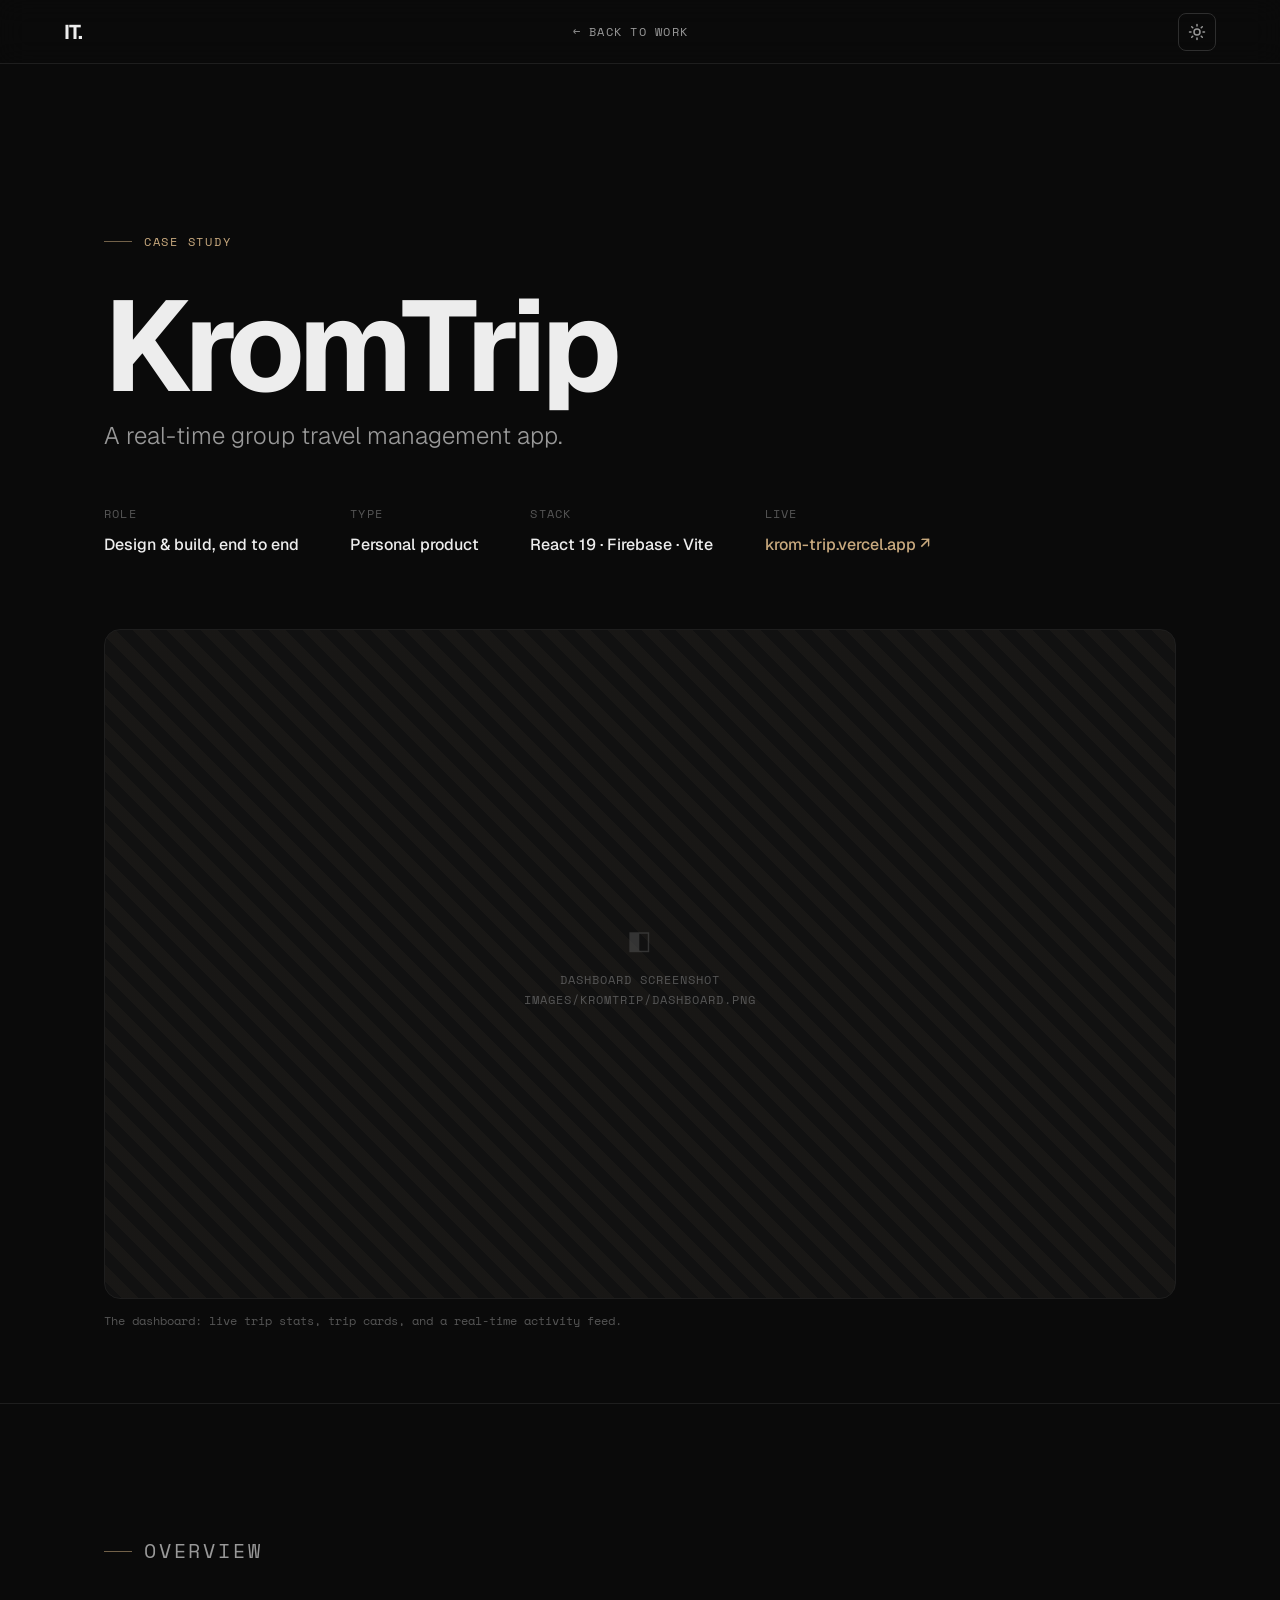
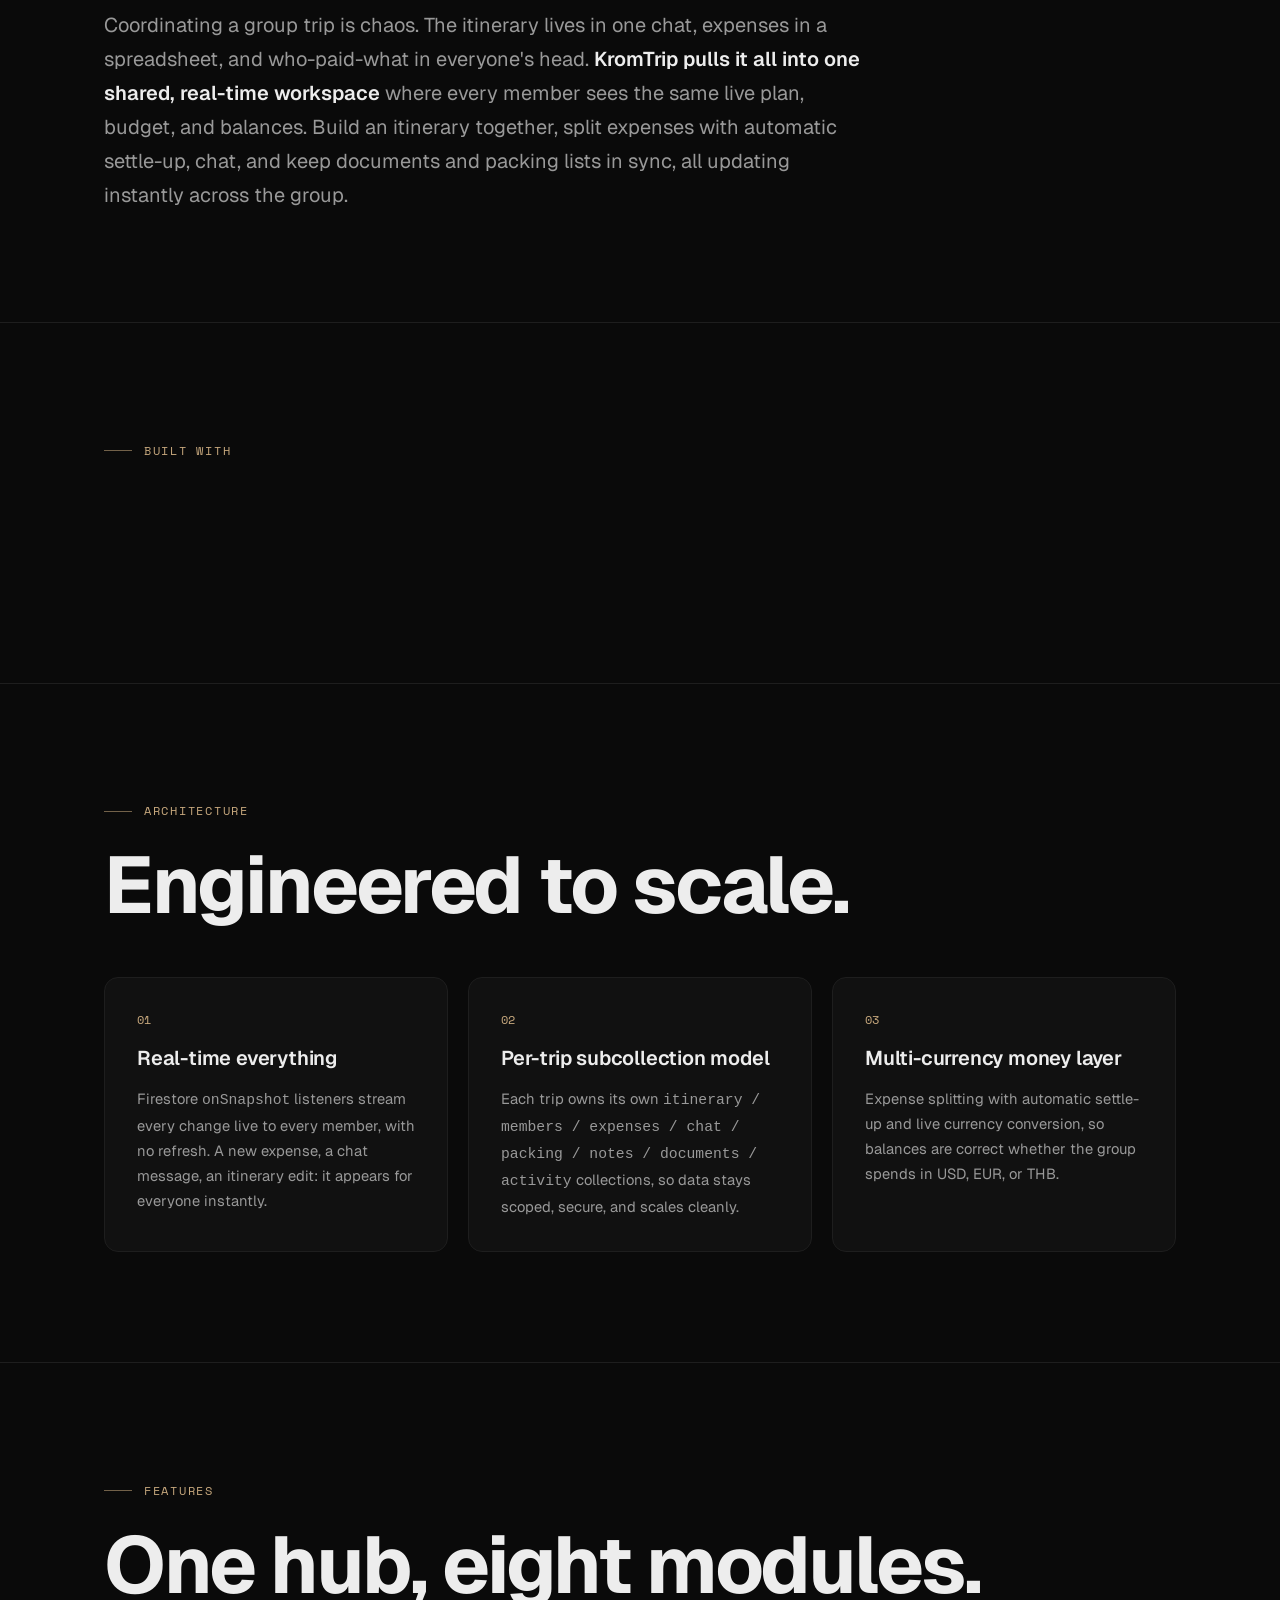
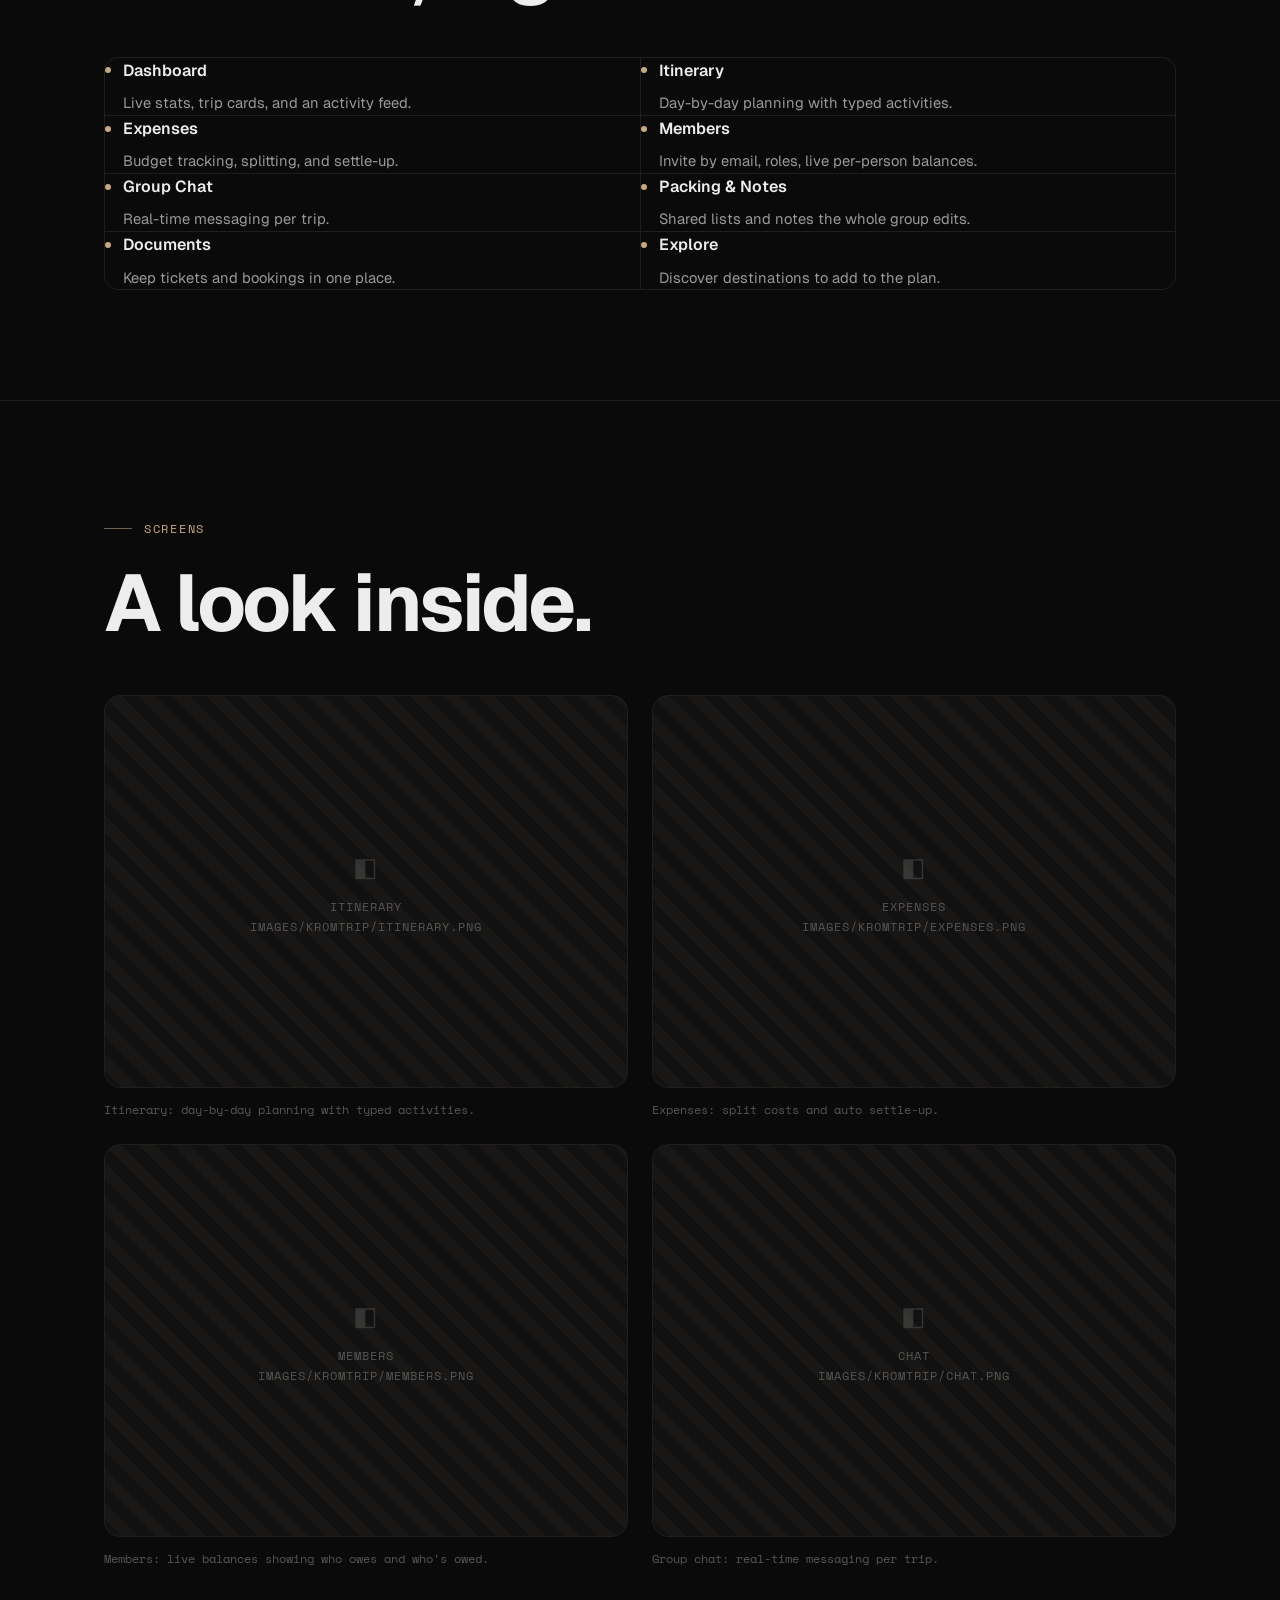
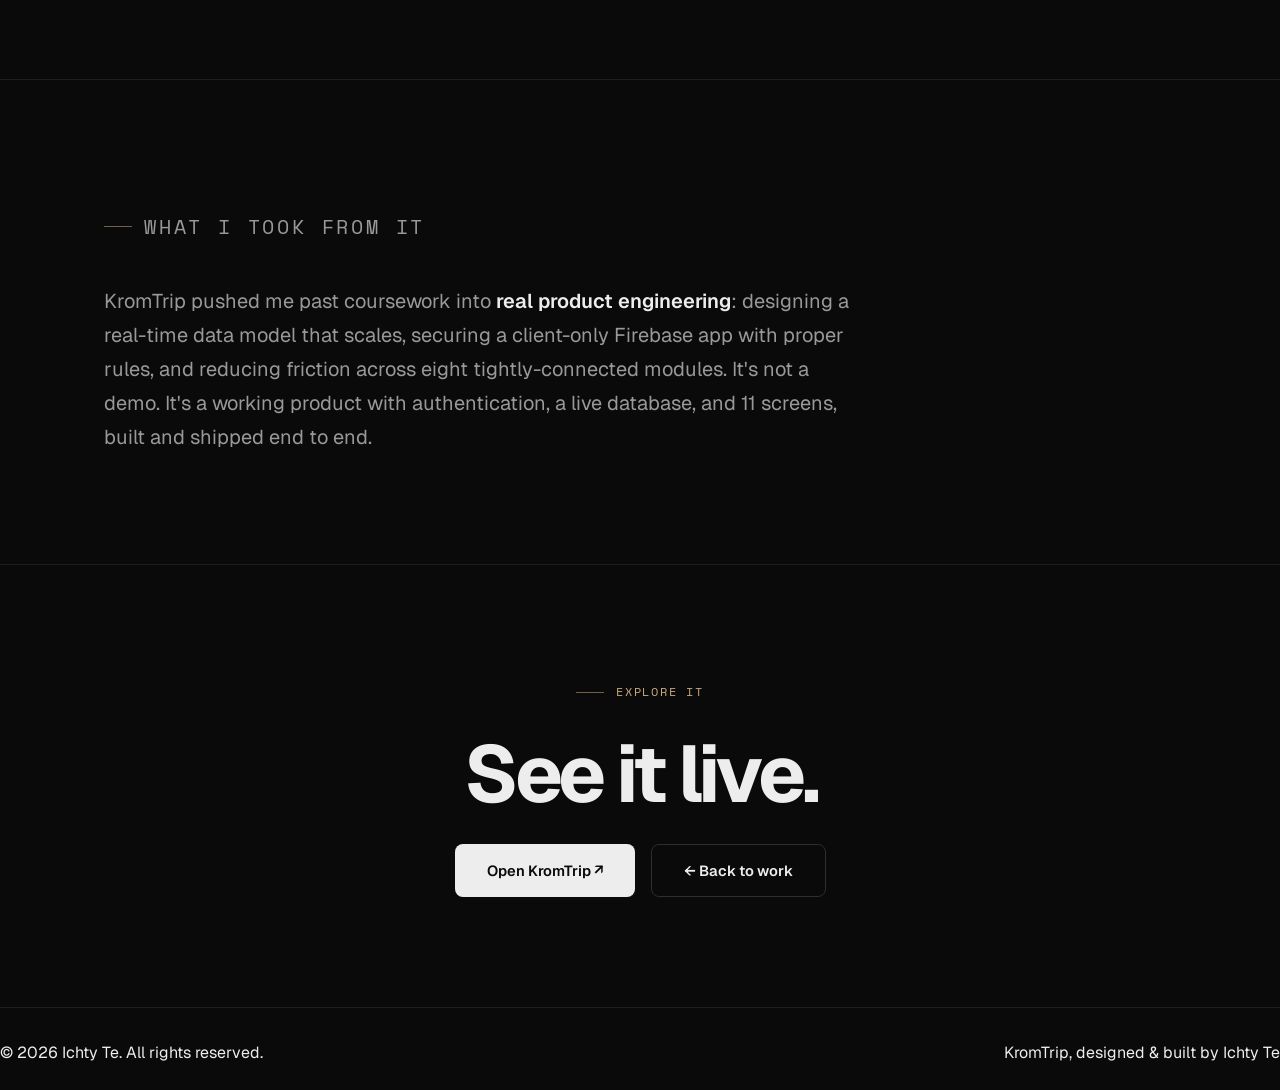
==== kromtrip.html @ 10649fdc "Enhance loader functionality with animated role cycling and progress bar; add KromTrip case study pa" ====
<!doctype html>
<html lang="en">
<head>
  <meta charset="utf-8" />
  <meta name="viewport" content="width=device-width, initial-scale=1" />
  <script>(function(){try{var t=localStorage.getItem('theme');if(t==='light'){document.documentElement.setAttribute('data-theme','light');}}catch(e){}})();</script>
  <title>KromTrip Case Study · Ichty Te</title>
  <meta name="description" content="KromTrip, a real-time group travel management app. A case study by Ichty Te: architecture, features, and design." />
  <meta name="theme-color" content="#0a0a0a" />
  <link rel="icon" href="data:image/svg+xml,%3Csvg xmlns='http://www.w3.org/2000/svg' viewBox='0 0 64 64'%3E%3Crect width='64' height='64' rx='14' fill='%230a0a0a'/%3E%3Ctext x='50%25' y='52%25' dominant-baseline='middle' text-anchor='middle' font-family='Inter,Arial,sans-serif' font-size='30' font-weight='700' fill='%23ededed'%3EIT%3C/text%3E%3Ccircle cx='48' cy='44' r='3' fill='%23c8a97e'/%3E%3C/svg%3E" />

  <link rel="preconnect" href="https://fonts.googleapis.com">
  <link rel="preconnect" href="https://fonts.gstatic.com" crossorigin>
  <link href="https://fonts.googleapis.com/css2?family=Geist:wght@300..800&family=JetBrains+Mono:wght@400;500&family=Space+Mono:wght@400;700&family=Inter:wght@300..600&display=swap" rel="stylesheet">

  <link rel="stylesheet" href="css/styles.css" />

  <style>
    /* ── Case-study page styles (reuses portfolio tokens) ── */
    .cs-page { padding-top: 64px; }

    /* Top bar */
    .cs-bar {
      position: fixed; top: 0; left: 0; width: 100%; z-index: 1000;
      display: flex; align-items: center; justify-content: space-between;
      height: 64px; padding: 0 var(--container-pad);
      background: rgba(10,10,10,0.6); backdrop-filter: blur(14px) saturate(160%);
      border-bottom: 1px solid var(--border);
    }
    html[data-theme="light"] .cs-bar { background: rgba(247,246,243,0.6); }
    .cs-back {
      display: inline-flex; align-items: center; gap: var(--s-2);
      font-family: var(--font-mono); font-size: var(--t-xs); text-transform: uppercase;
      letter-spacing: 0.1em; color: var(--text-2); text-decoration: none;
      transition: color var(--dur-fast);
    }
    .cs-back:hover { color: var(--accent); }

    /* Section rhythm */
    .cs-section { padding: clamp(56px, 9vw, 110px) 0; border-top: 1px solid var(--border); }
    .cs-section:first-of-type { border-top: none; }
    .cs-lead { max-width: 760px; }
    .cs-lead p { font-size: var(--t-lg); line-height: 1.7; color: var(--text-2); margin-top: var(--s-5); }
    .cs-lead p strong { color: var(--text-1); font-weight: 600; }

    /* Hero */
    .cs-hero { padding: clamp(80px, 14vw, 160px) 0 clamp(40px, 6vw, 72px); }
    .cs-title { font-size: clamp(3rem, 11vw, 8rem); font-weight: 700; letter-spacing: -0.05em; line-height: 0.92; margin: var(--s-4) 0 var(--s-3); }
    .cs-sub { font-size: var(--t-xl); color: var(--text-2); font-weight: 300; }
    .cs-meta { display: flex; flex-wrap: wrap; gap: clamp(24px, 4vw, 56px); margin-top: var(--s-12); }
    .cs-meta-item .k { font-family: var(--font-mono); font-size: var(--t-xs); text-transform: uppercase; letter-spacing: 0.1em; color: var(--text-3); margin-bottom: var(--s-2); }
    .cs-meta-item .v { font-size: var(--t-base); color: var(--text-1); font-weight: 500; }
    .cs-meta-item .v a { color: var(--accent); text-decoration: none; }
    .cs-meta-item .v a:hover { text-decoration: underline; }

    /* Screenshot frames (placeholders until images are dropped in) */
    .cs-fig { margin: 0; }
    .cs-shot {
      position: relative; aspect-ratio: 16 / 10; overflow: hidden;
      border: 1px solid var(--border); border-radius: 16px; background: var(--surface);
    }
    .cs-shot.tall { aspect-ratio: 4 / 3; }
    .cs-shot .ph {
      position: absolute; inset: 0; display: grid; place-content: center; gap: 10px;
      text-align: center; color: var(--text-3);
      font-family: var(--font-mono); font-size: var(--t-xs); letter-spacing: 0.08em; text-transform: uppercase;
      background: repeating-linear-gradient(45deg, transparent 0 12px, rgba(200,169,126,0.04) 12px 24px);
    }
    .cs-shot .ph span { font-size: 1.6rem; opacity: 0.5; }
    .cs-shot img { position: absolute; inset: 0; width: 100%; height: 100%; object-fit: cover; z-index: 1; }
    .cs-fig figcaption { margin-top: var(--s-3); font-family: var(--font-mono); font-size: var(--t-xs); color: var(--text-3); }
    .cs-hero-shot { margin-top: clamp(40px, 6vw, 72px); }

    /* Highlight cards */
    .cs-cards { display: grid; grid-template-columns: repeat(3, 1fr); gap: var(--s-5); margin-top: var(--s-12); }
    .cs-card { background: var(--surface); border: 1px solid var(--border); border-radius: 14px; padding: var(--s-8); transition: border-color var(--dur-med), transform var(--dur-med); }
    .cs-card:hover { border-color: var(--border-strong); transform: translateY(-3px); }
    .cs-card .n { font-family: var(--font-mono); font-size: var(--t-xs); color: var(--accent); }
    .cs-card h3 { font-size: var(--t-lg); font-weight: 600; margin: var(--s-3) 0 var(--s-3); letter-spacing: -0.01em; }
    .cs-card p { font-size: var(--t-sm); line-height: 1.7; color: var(--text-2); }

    /* Feature list */
    .cs-features { display: grid; grid-template-columns: repeat(2, 1fr); gap: 1px; background: var(--border); border: 1px solid var(--border); border-radius: 14px; overflow: hidden; margin-top: var(--s-12); }
    .cs-feat { background: var(--bg); padding: var(--s-6) var(--s-7); }
    .cs-feat h4 { font-size: var(--t-base); font-weight: 600; display: flex; align-items: center; gap: var(--s-3); }
    .cs-feat h4::before { content: ""; width: 6px; height: 6px; border-radius: 50%; background: var(--accent); }
    .cs-feat p { font-size: var(--t-sm); color: var(--text-2); line-height: 1.6; margin-top: var(--s-2); padding-left: 18px; }

    /* Gallery */
    .cs-gallery { display: grid; grid-template-columns: repeat(2, 1fr); gap: var(--s-6); margin-top: var(--s-12); }

    /* CTA */
    .cs-cta { text-align: center; }
    .cs-cta .cs-title { font-size: clamp(2.5rem, 7vw, 5rem); }
    .cs-ctas { display: flex; gap: var(--s-4); justify-content: center; flex-wrap: wrap; margin-top: var(--s-8); }

    /* Reveal */
    .cs-reveal { opacity: 0; transform: translateY(40px); filter: blur(5px); transition: opacity .8s var(--ease-out), transform .9s var(--ease-out), filter .8s var(--ease-out); }
    .cs-reveal.visible { opacity: 1; transform: none; filter: blur(0); }
    @media (prefers-reduced-motion: reduce) { .cs-reveal { opacity:1!important; transform:none!important; filter:none!important; } }

    @media (max-width: 820px) {
      .cs-cards { grid-template-columns: 1fr; }
      .cs-features { grid-template-columns: 1fr; }
      .cs-gallery { grid-template-columns: 1fr; }
    }
  </style>
</head>
<body class="cs-page">

  <header class="cs-bar">
    <a class="nav-logo" href="index.html">IT.</a>
    <a class="cs-back" href="index.html#projects">← Back to work</a>
    <button class="theme-toggle" id="theme-toggle" aria-label="Toggle color theme" title="Toggle theme">
      <svg class="icon-sun" viewBox="0 0 24 24" width="18" height="18" fill="none" stroke="currentColor" stroke-width="2" stroke-linecap="round" stroke-linejoin="round" aria-hidden="true"><circle cx="12" cy="12" r="4"/><path d="M12 2v2M12 20v2M4.93 4.93l1.41 1.41M17.66 17.66l1.41 1.41M2 12h2M20 12h2M6.34 17.66l-1.41 1.41M19.07 4.93l-1.41 1.41"/></svg>
      <svg class="icon-moon" viewBox="0 0 24 24" width="18" height="18" fill="none" stroke="currentColor" stroke-width="2" stroke-linecap="round" stroke-linejoin="round" aria-hidden="true"><path d="M21 12.79A9 9 0 1 1 11.21 3 7 7 0 0 0 21 12.79z"/></svg>
    </button>
  </header>

  <main>
    <!-- HERO -->
    <section class="cs-hero">
      <div class="container cs-reveal">
        <p class="label">Case Study</p>
        <h1 class="cs-title">KromTrip</h1>
        <p class="cs-sub">A real-time group travel management app.</p>

        <div class="cs-meta">
          <div class="cs-meta-item"><div class="k">Role</div><div class="v">Design &amp; build, end to end</div></div>
          <div class="cs-meta-item"><div class="k">Type</div><div class="v">Personal product</div></div>
          <div class="cs-meta-item"><div class="k">Stack</div><div class="v">React 19 · Firebase · Vite</div></div>
          <div class="cs-meta-item"><div class="k">Live</div><div class="v"><a href="https://krom-trip.vercel.app" target="_blank" rel="noopener noreferrer">krom-trip.vercel.app ↗</a></div></div>
        </div>
      </div>

      <div class="container cs-hero-shot cs-reveal">
        <figure class="cs-fig">
          <div class="cs-shot">
            <div class="ph"><span>◧</span>Dashboard screenshot<br>images/kromtrip/dashboard.png</div>
            <img src="images/kromtrip/dashboard.png" alt="KromTrip dashboard" loading="lazy" onerror="this.remove()">
          </div>
          <figcaption>The dashboard: live trip stats, trip cards, and a real-time activity feed.</figcaption>
        </figure>
      </div>
    </section>

    <!-- OVERVIEW -->
    <section class="cs-section">
      <div class="container">
        <div class="cs-lead cs-reveal">
          <p class="label">Overview</p>
          <p>
            Coordinating a group trip is chaos. The itinerary lives in one chat, expenses in a
            spreadsheet, and who-paid-what in everyone's head. <strong>KromTrip pulls it all into one
            shared, real-time workspace</strong> where every member sees the same live plan, budget,
            and balances. Build an itinerary together, split expenses with automatic settle-up, chat,
            and keep documents and packing lists in sync, all updating instantly across the group.
          </p>
        </div>
      </div>
    </section>

    <!-- STACK -->
    <section class="cs-section">
      <div class="container cs-reveal">
        <p class="label">Built with</p>
        <ul class="tag-list" role="list" style="margin-top: var(--s-6); max-width: 720px;">
          <li class="tag">React 19</li>
          <li class="tag">Vite</li>
          <li class="tag">Firebase Auth</li>
          <li class="tag">Cloud Firestore</li>
          <li class="tag">React Router</li>
          <li class="tag">Context API</li>
          <li class="tag">EmailJS</li>
          <li class="tag">JavaScript</li>
        </ul>
      </div>
    </section>

    <!-- ARCHITECTURE -->
    <section class="cs-section">
      <div class="container">
        <header class="cs-reveal">
          <p class="label">Architecture</p>
          <h2 class="section-title">Engineered to scale.</h2>
        </header>
        <div class="cs-cards">
          <article class="cs-card cs-reveal">
            <div class="n">01</div>
            <h3>Real-time everything</h3>
            <p>Firestore <code>onSnapshot</code> listeners stream every change live to every member, with no refresh. A new expense, a chat message, an itinerary edit: it appears for everyone instantly.</p>
          </article>
          <article class="cs-card cs-reveal">
            <div class="n">02</div>
            <h3>Per-trip subcollection model</h3>
            <p>Each trip owns its own <code>itinerary / members / expenses / chat / packing / notes / documents / activity</code> collections, so data stays scoped, secure, and scales cleanly.</p>
          </article>
          <article class="cs-card cs-reveal">
            <div class="n">03</div>
            <h3>Multi-currency money layer</h3>
            <p>Expense splitting with automatic settle-up and live currency conversion, so balances are correct whether the group spends in USD, EUR, or THB.</p>
          </article>
        </div>
      </div>
    </section>

    <!-- FEATURES -->
    <section class="cs-section">
      <div class="container">
        <header class="cs-reveal">
          <p class="label">Features</p>
          <h2 class="section-title">One hub, eight modules.</h2>
        </header>
        <div class="cs-features">
          <div class="cs-feat cs-reveal"><h4>Dashboard</h4><p>Live stats, trip cards, and an activity feed.</p></div>
          <div class="cs-feat cs-reveal"><h4>Itinerary</h4><p>Day-by-day planning with typed activities.</p></div>
          <div class="cs-feat cs-reveal"><h4>Expenses</h4><p>Budget tracking, splitting, and settle-up.</p></div>
          <div class="cs-feat cs-reveal"><h4>Members</h4><p>Invite by email, roles, live per-person balances.</p></div>
          <div class="cs-feat cs-reveal"><h4>Group Chat</h4><p>Real-time messaging per trip.</p></div>
          <div class="cs-feat cs-reveal"><h4>Packing &amp; Notes</h4><p>Shared lists and notes the whole group edits.</p></div>
          <div class="cs-feat cs-reveal"><h4>Documents</h4><p>Keep tickets and bookings in one place.</p></div>
          <div class="cs-feat cs-reveal"><h4>Explore</h4><p>Discover destinations to add to the plan.</p></div>
        </div>
      </div>
    </section>

    <!-- GALLERY -->
    <section class="cs-section">
      <div class="container">
        <header class="cs-reveal">
          <p class="label">Screens</p>
          <h2 class="section-title">A look inside.</h2>
        </header>
        <div class="cs-gallery">
          <figure class="cs-fig cs-reveal">
            <div class="cs-shot tall">
              <div class="ph"><span>◧</span>Itinerary<br>images/kromtrip/itinerary.png</div>
              <img src="images/kromtrip/itinerary.png" alt="KromTrip itinerary" loading="lazy" onerror="this.remove()">
            </div>
            <figcaption>Itinerary: day-by-day planning with typed activities.</figcaption>
          </figure>
          <figure class="cs-fig cs-reveal">
            <div class="cs-shot tall">
              <div class="ph"><span>◧</span>Expenses<br>images/kromtrip/expenses.png</div>
              <img src="images/kromtrip/expenses.png" alt="KromTrip expenses" loading="lazy" onerror="this.remove()">
            </div>
            <figcaption>Expenses: split costs and auto settle-up.</figcaption>
          </figure>
          <figure class="cs-fig cs-reveal">
            <div class="cs-shot tall">
              <div class="ph"><span>◧</span>Members<br>images/kromtrip/members.png</div>
              <img src="images/kromtrip/members.png" alt="KromTrip members" loading="lazy" onerror="this.remove()">
            </div>
            <figcaption>Members: live balances showing who owes and who's owed.</figcaption>
          </figure>
          <figure class="cs-fig cs-reveal">
            <div class="cs-shot tall">
              <div class="ph"><span>◧</span>Chat<br>images/kromtrip/chat.png</div>
              <img src="images/kromtrip/chat.png" alt="KromTrip chat" loading="lazy" onerror="this.remove()">
            </div>
            <figcaption>Group chat: real-time messaging per trip.</figcaption>
          </figure>
        </div>
      </div>
    </section>

    <!-- REFLECTION -->
    <section class="cs-section">
      <div class="container">
        <div class="cs-lead cs-reveal">
          <p class="label">What I took from it</p>
          <p>
            KromTrip pushed me past coursework into <strong>real product engineering</strong>: designing
            a real-time data model that scales, securing a client-only Firebase app with proper
            rules, and reducing friction across eight tightly-connected modules. It's not a demo.
            It's a working product with authentication, a live database, and 11 screens, built and
            shipped end to end.
          </p>
        </div>
      </div>
    </section>

    <!-- CTA -->
    <section class="cs-section cs-cta">
      <div class="container cs-reveal">
        <p class="label" style="justify-content:center;">Explore it</p>
        <h2 class="cs-title">See it live.</h2>
        <div class="cs-ctas">
          <a class="btn btn-primary" href="https://krom-trip.vercel.app" target="_blank" rel="noopener noreferrer">Open KromTrip ↗</a>
          <a class="btn btn-ghost" href="index.html#projects">← Back to work</a>
        </div>
      </div>
    </section>
  </main>

  <footer class="site-footer">
    <div class="footer-inner">
      <p class="copy">&copy; <span id="year"></span> Ichty Te. All rights reserved.</p>
      <p class="design">KromTrip, designed &amp; built by <span class="name">Ichty Te</span></p>
    </div>
  </footer>

  <script>
    // Theme toggle (shares the portfolio's localStorage key)
    (function () {
      const btn = document.getElementById('theme-toggle');
      const root = document.documentElement;
      const meta = document.querySelector('meta[name="theme-color"]');
      btn && btn.addEventListener('click', () => {
        const next = root.getAttribute('data-theme') === 'light' ? 'dark' : 'light';
        if (next === 'light') root.setAttribute('data-theme', 'light');
        else root.removeAttribute('data-theme');
        if (meta) meta.setAttribute('content', next === 'light' ? '#f7f6f3' : '#0a0a0a');
        try { localStorage.setItem('theme', next); } catch (e) {}
      });
    })();

    // Scroll reveals
    const io = new IntersectionObserver((entries) => {
      entries.forEach(e => { if (e.isIntersecting) { e.target.classList.add('visible'); io.unobserve(e.target); } });
    }, { threshold: 0.12 });
    document.querySelectorAll('.cs-reveal').forEach(el => io.observe(el));

    document.getElementById('year').textContent = new Date().getFullYear();
  </script>
</body>
</html>
---- css/styles.css ----
/* ============================================================
   ICHTY TE — PORTFOLIO DESIGN SYSTEM
   ============================================================ */

/* ROOT TOKENS */
:root {
  --bg:             #0a0a0a;
  --surface:        #111111;
  --surface-raised: #161616;
  --border:         #1e1e1e;
  --border-strong:  #2e2e2e;

  --text-1: #ededed;
  --text-2: #999999;
  --text-3: #555555;

  --accent:      #c8a97e;
  --accent-dim:  rgba(200, 169, 126, 0.08);
  --accent-glow: rgba(200, 169, 126, 0.22);
  --accent-border: rgba(200, 169, 126, 0.25);

  /* keyboard deck + keycaps (theme-aware, matches site surfaces) */
  --deck-face:  linear-gradient(180deg, #161616 0%, #0b0b0b 100%);
  --deck-drop:  rgba(0, 0, 0, 0.6);
  --key-face:   linear-gradient(180deg, #1c1c1c 0%, #101010 100%);
  --key-side:   #050505;
  --key-drop:   rgba(0, 0, 0, 0.5);
  --key-hi:     rgba(255, 255, 255, 0.05);

  --font:      'Geist', 'Inter', system-ui, -apple-system, sans-serif;
  --font-mono: 'Space Mono', 'Geist Mono', monospace;

  /* Fluid type scale */
  --t-xs:   clamp(0.70rem,  0.65rem + 0.25vw, 0.78rem);
  --t-sm:   clamp(0.85rem,  0.80rem + 0.25vw, 0.92rem);
  --t-base: clamp(0.95rem,  0.90rem + 0.25vw, 1.00rem);
  --t-lg:   clamp(1.10rem,  1.00rem + 0.50vw, 1.25rem);
  --t-xl:   clamp(1.25rem,  1.10rem + 0.75vw, 1.50rem);
  --t-2xl:  clamp(1.50rem,  1.30rem + 1.00vw, 2.00rem);
  --t-3xl:  clamp(2.00rem,  1.60rem + 2.00vw, 3.00rem);
  --t-4xl:  clamp(2.75rem,  2.00rem + 3.75vw, 5.50rem);
  --t-hero: clamp(3.50rem,  2.50rem + 5.50vw, 9.00rem);

  /* Spacing (4px grid) */
  --s-1:  4px;   --s-2:  8px;   --s-3:  12px;  --s-4:  16px;
  --s-5:  20px;  --s-6:  24px;  --s-8:  32px;  --s-10: 40px;
  --s-12: 48px;  --s-16: 64px;  --s-20: 80px;  --s-24: 96px;

  --container-max: 1200px;
  --container-pad: clamp(24px, 5vw, 80px);
  --section-gap:   clamp(80px, 11vw, 140px);

  --ease-out: cubic-bezier(0.16, 1, 0.3, 1);
  --dur-fast: 180ms;
  --dur-med:  360ms;
  --dur-slow: 700ms;
}

/* RESET */
*, *::before, *::after { margin: 0; padding: 0; box-sizing: border-box; }
html { color-scheme: dark; }
html.lenis, html.lenis body { height: auto; }
.lenis.lenis-smooth { scroll-behavior: auto !important; }
.lenis.lenis-smooth [data-lenis-prevent] { overscroll-behavior: contain; }
.lenis.lenis-stopped { overflow: hidden; }
/* Fallback native smooth scroll if Lenis unavailable */
html:not(.lenis) { scroll-behavior: smooth; }
body {
  font-family: var(--font);
  background: var(--bg);
  color: var(--text-1);
  line-height: 1.6;
  overflow-x: hidden;
  -webkit-font-smoothing: antialiased;
  -moz-osx-font-smoothing: grayscale;
}
img  { display: block; max-width: 100%; }
a    { color: inherit; }
ul, ol { list-style: none; }
button { font-family: inherit; cursor: pointer; border: none; background: none; }

/* CONTAINER */
.container {
  max-width: var(--container-max);
  margin: 0 auto;
  padding: 0 var(--container-pad);
}

/* ── LOADER ──────────────────────────────────────────────── */
#loader {
  position: fixed;
  inset: 0;
  z-index: 9999;
  display: flex;
  align-items: center;
  justify-content: center;
  background: transparent;
  visibility: visible;
}
/* When hidden, only the panels remain (they animate away themselves) */
#loader.hide { pointer-events: none; }
#loader.gone { visibility: hidden; }

/* Centered intro content */
.loader-inner {
  position: relative;
  z-index: 2;
  display: flex;
  flex-direction: column;
  align-items: center;
  gap: clamp(18px, 3vw, 28px);
  transition: opacity 0.5s var(--ease-out), transform 0.7s var(--ease-out);
}
#loader.hide .loader-inner { opacity: 0; transform: translateY(-14px); }

.loader-mark {
  font-family: var(--font-mono);
  font-size: clamp(3.4rem, 11vw, 7rem);
  font-weight: 700;
  letter-spacing: -0.05em;
  color: var(--text-1);
  line-height: 1;
  display: flex;
  align-items: flex-end;
  animation: loaderMarkIn 0.9s var(--ease-out) both;
}
.loader-dot {
  color: var(--accent);
  animation: loaderDotPulse 1.4s var(--ease-out) infinite;
}
@keyframes loaderMarkIn {
  from { opacity: 0; letter-spacing: 0.35em; filter: blur(6px); }
  to   { opacity: 1; letter-spacing: -0.05em; filter: blur(0); }
}
@keyframes loaderDotPulse {
  0%, 100% { opacity: 1; }
  50%      { opacity: 0.35; }
}

/* Rotating role words */
.loader-roles {
  position: relative;
  height: 1.4em;
  width: 220px;
  overflow: hidden;
  font-family: var(--font-mono);
  font-size: clamp(0.75rem, 1.4vw, 0.9rem);
  letter-spacing: 0.32em;
  text-transform: uppercase;
}
.loader-role {
  position: absolute;
  inset: 0;
  display: flex;
  align-items: center;
  justify-content: center;
  color: var(--text-3);
  opacity: 0;
  transform: translateY(100%);
  transition: opacity 0.4s var(--ease-out), transform 0.5s var(--ease-out);
}
.loader-role.is-active { opacity: 1; transform: translateY(0); }
.loader-role.is-out    { opacity: 0; transform: translateY(-100%); }

/* Progress bar */
.loader-bar {
  width: clamp(180px, 30vw, 280px);
  height: 2px;
  background: var(--border);
  border-radius: 2px;
  overflow: hidden;
}
.loader-bar-fill {
  display: block;
  height: 100%;
  width: 0%;
  background: var(--accent);
  transition: width 0.25s var(--ease-out);
}

.loader-counter {
  font-family: var(--font-mono);
  font-size: clamp(0.8rem, 1.5vw, 1rem);
  font-weight: 400;
  letter-spacing: 0.1em;
  color: var(--text-3);
  line-height: 1;
}
#loader-number { color: var(--text-2); }
.loader-pct    { color: var(--text-3); }

/* Panel-wipe reveal */
.loader-panels {
  position: fixed;
  inset: 0;
  z-index: 1;
  display: flex;
}
.loader-panels span {
  flex: 1;
  background: var(--bg);
  transform: translateY(0);
  transition: transform 0.7s var(--ease-out);
}
#loader.hide .loader-panels span { transform: translateY(-101%); }
#loader.hide .loader-panels span:nth-child(1) { transition-delay: 0.00s; }
#loader.hide .loader-panels span:nth-child(2) { transition-delay: 0.07s; }
#loader.hide .loader-panels span:nth-child(3) { transition-delay: 0.14s; }
#loader.hide .loader-panels span:nth-child(4) { transition-delay: 0.21s; }
#loader.hide .loader-panels span:nth-child(5) { transition-delay: 0.28s; }

@media (prefers-reduced-motion: reduce) {
  .loader-mark, .loader-dot { animation: none; }
  .loader-inner, .loader-role, .loader-bar-fill,
  .loader-panels span { transition: none; }
  #loader.hide .loader-panels span { transform: translateY(-101%); }
}

/* ── NAVBAR ──────────────────────────────────────────────── */
.site-header {
  position: fixed;
  top: 0; left: 0;
  width: 100%;
  z-index: 1000;
  border-bottom: 1px solid transparent;
  transition: background var(--dur-med), border-color var(--dur-med);
}
/* Background sits on the inner pill, not the full bar */
.nav-inner {
  max-width: var(--container-max);
  margin: 0 auto;
  padding: 0 var(--container-pad);
  height: 64px;
  display: flex;
  align-items: center;
  justify-content: space-between;
  border: 1px solid transparent;
  border-radius: 0;
  transition: max-width var(--dur-med) var(--ease-out),
              height var(--dur-med) var(--ease-out),
              margin var(--dur-med) var(--ease-out),
              padding var(--dur-med) var(--ease-out),
              background var(--dur-med), border-color var(--dur-med),
              border-radius var(--dur-med), box-shadow var(--dur-med);
}
/* On scroll: condense into a smaller floating pill pulled in from the sides */
.site-header.scrolled .nav-inner {
  max-width: 880px;
  height: 52px;
  margin-top: var(--s-3);
  padding: 0 var(--s-4) 0 var(--s-6);
  background: rgba(10, 10, 10, 0.7);
  backdrop-filter: blur(20px) saturate(180%);
  -webkit-backdrop-filter: blur(20px) saturate(180%);
  border-color: var(--border);
  border-radius: 999px;
  box-shadow: 0 10px 34px rgba(0, 0, 0, 0.28);
}
html[data-theme="light"] .site-header.scrolled .nav-inner {
  background: rgba(247, 246, 243, 0.72);
  box-shadow: 0 10px 34px rgba(0, 0, 0, 0.10);
}
/* Slightly smaller logo when condensed */
.site-header.scrolled .nav-logo { font-size: var(--t-base); }

/* Desktop: floating glass pill nav (always detached) */
@media (min-width: 769px) {
  .nav-inner {
    margin: var(--s-4) auto 0;
    max-width: 1080px;
    height: 58px;
    padding: 0 var(--s-3) 0 var(--s-6);
    border-color: var(--border);
    border-radius: 999px;
    background: rgba(10, 10, 10, 0.5);
    backdrop-filter: blur(14px) saturate(160%);
    -webkit-backdrop-filter: blur(14px) saturate(160%);
    box-shadow: 0 12px 34px rgba(0, 0, 0, 0.22);
  }
  html[data-theme="light"] .nav-inner {
    background: rgba(247, 246, 243, 0.55);
    box-shadow: 0 12px 34px rgba(0, 0, 0, 0.08);
  }
  /* active link gets a soft pill instead of just an underline */
  .nav-link.active { background: var(--accent-dim); border-radius: 999px; }
  .nav-link.active::before { display: none; }
}
.nav-logo {
  font-size: var(--t-lg);
  font-weight: 700;
  letter-spacing: -0.02em;
  text-decoration: none;
  color: var(--text-1);
  transition: color var(--dur-fast);
}
.nav-logo:hover { color: var(--accent); }

.nav-links {
  display: flex;
  align-items: center;
  gap: var(--s-1);
}
.nav-links a { text-decoration: none; }

/* Animated text-slide links (award style) */
.nav-link {
  position: relative;
  display: inline-flex;
  align-items: center;
  justify-content: center;
  overflow: hidden;
  font-size: var(--t-sm);
  font-weight: 500;
  color: var(--text-2);
  padding: var(--s-2) var(--s-4);
}
.nav-link span {
  display: block;
  transition: transform 0.45s var(--ease-out), color var(--dur-fast);
}
.nav-link::after {
  content: attr(data-label);
  position: absolute;
  inset: 0;
  display: flex;
  align-items: center;
  justify-content: center;
  color: var(--accent);
  transform: translateY(110%);
  transition: transform 0.45s var(--ease-out);
}
.nav-link:hover span  { transform: translateY(-130%); }
.nav-link:hover::after { transform: translateY(0); }
/* Active underline indicator */
.nav-link::before {
  content: "";
  position: absolute;
  left: var(--s-4); right: var(--s-4);
  bottom: 5px; height: 1.5px;
  background: var(--accent);
  transform: scaleX(0);
  transform-origin: left;
  transition: transform 0.4s var(--ease-out);
}
.nav-link.active { color: var(--accent); }
.nav-link.active span { color: var(--accent); }
.nav-link.active::before { transform: scaleX(1); }
.nav-cta {
  color: var(--bg) !important;
  background: var(--text-1) !important;
  padding: var(--s-2) var(--s-5) !important;
  border-radius: 6px;
  font-weight: 600 !important;
  transition: background var(--dur-fast), color var(--dur-fast) !important;
}
.nav-cta:hover { background: var(--accent) !important; color: var(--bg) !important; }

.hamburger {
  display: none;
  flex-direction: column;
  gap: 5px;
  padding: var(--s-2);
}
.hamburger span {
  display: block;
  width: 22px; height: 2px;
  background: var(--text-1);
  border-radius: 2px;
  transition: transform 0.3s var(--ease-out), opacity 0.3s;
}
.hamburger.open span:nth-child(1) { transform: translateY(7px) rotate(45deg); }
.hamburger.open span:nth-child(2) { opacity: 0; transform: scaleX(0); }
.hamburger.open span:nth-child(3) { transform: translateY(-7px) rotate(-45deg); }

/* ── HERO ────────────────────────────────────────────────── */
.hero-section { position: relative; overflow: hidden; }
.hero-inner {
  min-height: 100svh;
  padding-top: 84px;
  padding-bottom: 0;
  display: flex;
  flex-direction: column;
  position: relative;
  z-index: 1;
}

/* faint grid backdrop with radial fade */
.hero-grid {
  position: absolute; inset: 0; z-index: 0; pointer-events: none;
  background-image:
    linear-gradient(var(--border) 1px, transparent 1px),
    linear-gradient(90deg, var(--border) 1px, transparent 1px);
  background-size: 64px 64px;
  -webkit-mask-image: radial-gradient(ellipse 75% 55% at 35% 42%, #000 0%, transparent 72%);
  mask-image: radial-gradient(ellipse 75% 55% at 35% 42%, #000 0%, transparent 72%);
  opacity: 0.6;
}

/* entrance animations */
.hero-meta,
.hero-kicker,
.hero-roleline,
.hero-tagline,
.hero-ctas,
.hero-foot { opacity: 0; }
body.loaded .hero-meta    { animation: fadeUp 0.6s var(--ease-out) 0.05s forwards; }
body.loaded .hero-kicker  { animation: fadeUp 0.6s var(--ease-out) 0.15s forwards; }
body.loaded .hero-roleline{ animation: fadeUp 0.6s var(--ease-out) 0.40s forwards; }
body.loaded .hero-tagline { animation: fadeUp 0.6s var(--ease-out) 0.52s forwards; }
body.loaded .hero-ctas    { animation: fadeUp 0.6s var(--ease-out) 0.64s forwards; }
body.loaded .hero-foot    { animation: fadeUp 0.6s var(--ease-out) 0.85s forwards; }

/* top meta row */
.hero-meta {
  display: flex;
  align-items: center;
  justify-content: space-between;
  gap: var(--s-4);
  padding-top: var(--s-6);
}
.hero-clock {
  display: inline-flex;
  align-items: center;
  gap: var(--s-3);
  font-family: var(--font-mono);
  font-size: var(--t-xs);
  letter-spacing: 0.08em;
  text-transform: uppercase;
  color: var(--text-3);
}
.hero-clock-time { color: var(--text-1); font-variant-numeric: tabular-nums; }

.hero-eyebrow {
  display: inline-flex;
  align-items: center;
  gap: var(--s-2);
  width: fit-content;
  font-size: var(--t-xs);
  font-family: var(--font);
  font-weight: 500;
  color: var(--text-2);
  letter-spacing: 0.12em;
  text-transform: uppercase;
  padding: var(--s-2) var(--s-4);
  border: 1px solid var(--border-strong);
  border-radius: 999px;
  background: transparent;
  transition: color var(--dur-fast), border-color var(--dur-fast);
}
.hero-eyebrow:hover { color: var(--accent); border-color: var(--accent-border); }
.avail-dot {
  width: 6px; height: 6px; border-radius: 50%;
  background: var(--accent);
  box-shadow: 0 0 8px var(--accent-glow);
  animation: pulse 2.4s ease-in-out infinite;
}
@keyframes pulse { 0%, 100% { opacity: 1; } 50% { opacity: 0.35; } }

/* main block */
.hero-main {
  flex: 1;
  display: flex;
  flex-direction: column;
  justify-content: center;
}
.hero-kicker {
  display: flex;
  align-items: center;
  gap: var(--s-3);
  font-family: 'JetBrains Mono', 'Space Mono', monospace;
  font-size: var(--t-sm);
  color: var(--text-2);
  letter-spacing: 0.01em;
  margin-bottom: var(--s-5);
}
.hero-kicker-line {
  display: inline-block;
  width: 40px; height: 1px;
  background: var(--accent);
}

/* Name — char-split animation */
.hero-name {
  font-size: clamp(3.5rem, 13vw, 12rem);
  font-weight: 700;
  letter-spacing: -0.05em;
  line-height: 0.86;
  color: var(--text-1);
  margin-bottom: var(--s-6);
}
.hero-name .char {
  display: inline-block;
  opacity: 0;
  filter: blur(10px);
  transform: translateY(14px);
  transition: opacity 0.7s var(--ease-out),
              filter  0.7s var(--ease-out),
              transform 0.7s var(--ease-out);
}
.hero-name.animate .char { opacity: 1; filter: blur(0); transform: translateY(0); }

/* rotating role line */
.hero-roleline {
  display: flex;
  align-items: baseline;
  gap: var(--s-3);
  flex-wrap: wrap;
  font-size: var(--t-2xl);
  font-weight: 400;
  color: var(--text-1);
  margin-bottom: var(--s-6);
}
.hero-roleline-pre { color: var(--text-2); }
.hero-rotator {
  position: relative;
  display: inline-block;
  height: 1.35em;
  overflow: hidden;
  vertical-align: bottom;
  color: var(--accent);
  font-weight: 600;
}
.hero-rotator .rot-word {
  display: block;
  white-space: nowrap;
  transform: translateY(110%);
  opacity: 0;
  transition: transform 0.5s var(--ease-out), opacity 0.4s var(--ease-out);
}
.hero-rotator .rot-word.is-active { transform: translateY(0); opacity: 1; }
.hero-rotator .rot-word.is-out    { transform: translateY(-110%); opacity: 0; }

.hero-tagline {
  font-size: var(--t-lg);
  color: var(--text-2);
  font-weight: 300;
  line-height: 1.55;
  max-width: 44ch;
  margin-bottom: var(--s-10);
}

.hero-ctas {
  display: flex;
  gap: var(--s-4);
  flex-wrap: wrap;
}
.btn-arrow { display: inline-block; transition: transform var(--dur-fast) var(--ease-out); }
.btn:hover .btn-arrow { transform: translate(2px, -2px); }

/* Buttons */
.btn {
  display: inline-flex;
  align-items: center;
  gap: var(--s-2);
  padding: calc(var(--s-4) - 2px) var(--s-8);
  border-radius: 8px;
  font-size: var(--t-sm);
  font-weight: 600;
  text-decoration: none;
  transition: background var(--dur-fast), color var(--dur-fast),
              box-shadow var(--dur-fast), transform var(--dur-fast);
}
.btn:hover { transform: translateY(-2px); }
.btn-primary { background: var(--text-1); color: var(--bg); }
.btn-primary:hover { background: var(--accent); box-shadow: 0 0 28px var(--accent-glow); }
.btn-ghost {
  background: transparent;
  color: var(--text-1);
  border: 1px solid var(--border-strong);
}
.btn-ghost:hover { background: var(--surface-raised); border-color: var(--text-3); }

/* bottom foot row */
.hero-foot {
  display: flex;
  align-items: center;
  justify-content: space-between;
  gap: var(--s-4);
  padding: var(--s-6) 0 var(--s-8);
}
.hero-scroll {
  display: inline-flex;
  align-items: center;
  gap: var(--s-3);
  text-decoration: none;
}
.scroll-line {
  width: 44px; height: 1px;
  background: var(--border-strong);
  position: relative;
  overflow: hidden;
}
.scroll-line::after {
  content: "";
  position: absolute; inset: 0;
  background: var(--accent);
  transform: translateX(-100%);
  animation: scrollLine 2.2s ease-in-out infinite;
}
@keyframes scrollLine {
  0%   { transform: translateX(-100%); }
  50%  { transform: translateX(0); }
  100% { transform: translateX(100%); }
}
.scroll-label {
  font-size: var(--t-xs);
  font-family: var(--font-mono);
  color: var(--text-3);
  letter-spacing: 0.12em;
  text-transform: uppercase;
  transition: color var(--dur-fast);
}
.hero-scroll:hover .scroll-label { color: var(--text-1); }
.hero-socials {
  display: flex;
  gap: var(--s-5);
  font-family: var(--font-mono);
  font-size: var(--t-xs);
  text-transform: uppercase;
  letter-spacing: 0.08em;
}
.hero-socials a {
  color: var(--text-3);
  text-decoration: none;
  transition: color var(--dur-fast);
}
.hero-socials a:hover { color: var(--accent); }

/* ── SHARED SECTION ELEMENTS ─────────────────────────────── */
.label {
  display: inline-flex;
  align-items: center;
  gap: var(--s-3);
  font-size: var(--t-xs);
  font-family: var(--font-mono);
  color: var(--accent);
  letter-spacing: 0.14em;
  text-transform: uppercase;
  margin-bottom: var(--s-5);
}
.label::before {
  content: "";
  width: 28px; height: 1px;
  background: var(--accent);
  opacity: 0.55;
}
.section-header { margin-bottom: var(--s-16); }
.section-title {
  font-size: var(--t-4xl);
  font-weight: 700;
  letter-spacing: -0.03em;
  line-height: 1.1;
  color: var(--text-1);
}
.tag-list {
  display: flex;
  flex-wrap: wrap;
  gap: var(--s-2);
}
.tag {
  display: inline-flex;
  align-items: center;
  gap: var(--s-2);
  font-family: 'JetBrains Mono', 'Space Mono', monospace;
  font-size: var(--t-xs);
  font-weight: 400;
  color: var(--text-1);
  background: rgba(255, 255, 255, 0.025);
  border: 1px solid var(--border-strong);
  padding: 4px var(--s-3);
  border-radius: 100px;
  white-space: nowrap;
  transition: border-color 0.2s ease, color 0.2s ease, background 0.2s ease;
}
.tag:hover {
  color: var(--accent);
  border-color: var(--accent-border);
  background: var(--accent-dim);
}

/* ── ABOUT ───────────────────────────────────────────────── */
.about-section {
  padding: var(--section-gap) 0;
  border-top: 1px solid var(--border);
}
.about-grid {
  display: grid;
  grid-template-columns: 1fr 1.45fr;
  gap: clamp(40px, 6vw, 96px);
  align-items: start;
}
.about-photo-wrap {
  position: sticky;
  top: 80px;
}
.about-photo {
  width: 100%;
  aspect-ratio: 3 / 4;
  object-fit: cover;
  object-position: top;
  border-radius: 4px;
  filter: grayscale(15%) contrast(1.05);
}
.about-heading {
  font-size: var(--t-3xl);
  font-weight: 600;
  letter-spacing: -0.025em;
  line-height: 1.2;
  margin-bottom: var(--s-8);
  color: var(--text-1);
}
.about-body {
  display: flex;
  flex-direction: column;
  gap: var(--s-5);
  margin-bottom: var(--s-10);
}
.about-body p {
  font-size: var(--t-base);
  color: var(--text-2);
  line-height: 1.85;
}
.about-stats {
  display: grid;
  grid-template-columns: repeat(3, 1fr);
  border: 1px solid var(--border);
  border-radius: 8px;
  overflow: hidden;
}
.stat {
  padding: var(--s-6) var(--s-5);
  border-right: 1px solid var(--border);
  display: flex;
  flex-direction: column;
  gap: var(--s-2);
}
.stat:last-child { border-right: none; }
.stat-num-row { display: flex; align-items: baseline; gap: 2px; }
.stat-num {
  font-size: var(--t-3xl);
  font-weight: 700;
  letter-spacing: -0.03em;
  color: var(--text-1);
  line-height: 1;
}
.stat-suffix {
  font-size: var(--t-xl);
  font-weight: 700;
  color: var(--accent);
}
.stat-label {
  font-size: var(--t-xs);
  color: var(--text-3);
  font-family: var(--font-mono);
  letter-spacing: 0.05em;
}

/* ── SKILLS MARQUEE ──────────────────────────────────────── */
.skills-section {
  padding: var(--section-gap) 0;
  border-top: 1px solid var(--border);
}
.skills-list {
  margin-top: var(--s-12);
  border-top: 1px solid var(--border);
}
.skill-row {
  display: grid;
  grid-template-columns: 230px 1fr;
  gap: var(--s-8);
  padding: var(--s-8) 0;
  border-bottom: 1px solid var(--border);
  align-items: start;
}
.skill-row-label {
  display: flex;
  align-items: baseline;
  gap: var(--s-3);
  font-family: var(--font-mono);
  font-size: var(--t-sm);
  letter-spacing: 0.02em;
  color: var(--text-1);
  padding-top: 7px;
  transition: color var(--dur-fast);
}
.skill-row:hover .skill-row-label { color: var(--accent); }
.skill-row-num {
  font-size: var(--t-xs);
  color: var(--text-3);
}
.skill-row:hover .skill-row-num { color: var(--accent); }
.skill-chips {
  display: flex;
  flex-wrap: wrap;
  gap: var(--s-3);
}
.skill-chip {
  display: inline-flex;
  align-items: center;
  gap: var(--s-2);
  padding: var(--s-2) var(--s-4);
  background: var(--surface);
  border: 1px solid var(--border-strong);
  border-radius: 8px;
  font-size: var(--t-sm);
  color: var(--text-1);
  white-space: nowrap;
  transition: border-color var(--dur-fast), background var(--dur-fast), transform var(--dur-fast);
}
.skill-chip:hover {
  border-color: var(--accent-border);
  background: var(--accent-dim);
  transform: translateY(-2px);
}
.skill-chip img {
  width: 18px; height: 18px;
  object-fit: contain;
}

/* ── KEYCAP KEYBOARD ─────────────────────────────────────── */
.skills-hint {
  font-family: var(--font-mono);
  font-size: var(--t-xs);
  color: var(--text-3);
  text-transform: lowercase;
  letter-spacing: 0.05em;
  margin-top: var(--s-4);
}
/* skill tiles — flat, matches the site's card language */
.keyboard-wrap {
  width: 100%;
  max-width: 820px;
  margin: var(--s-16) auto 0;
}
.keyboard-deck { display: block; }
.keycaps {
  display: flex;
  flex-wrap: wrap;
  justify-content: center;
  gap: clamp(10px, 1.4vw, 16px);
}
.keycap {
  position: relative;
  width: clamp(60px, 8.5vw, 86px);
  height: clamp(60px, 8.5vw, 86px);
  border: 1px solid var(--border);
  border-radius: 14px;
  background: var(--surface);
  display: grid;
  place-items: center;
  cursor: pointer;
  transition: transform 0.3s var(--ease-out), border-color 0.25s ease,
              background 0.25s ease, box-shadow 0.3s ease;
}
.keycap img {
  width: 44%; height: 44%;
  object-fit: contain;
  pointer-events: none;
  transition: transform 0.3s var(--ease-out);
}
.keycap[data-key="b"] img { filter: invert(1) brightness(1.7); }
.keycap-text {
  font-family: var(--font);
  font-weight: 700;
  font-size: clamp(0.85rem, 2vw, 1.1rem);
  letter-spacing: -0.01em;
  color: var(--text-1);
  pointer-events: none;
}
.keycap:hover {
  transform: translateY(-5px);
  border-color: var(--accent);
  background: var(--surface-raised);
}
/* auto-ripple + active highlight, in brand gold */
.keycap.pressed {
  border-color: var(--accent);
  background: var(--accent-dim);
  transform: translateY(-5px);
  box-shadow: 0 0 0 1px var(--accent-border), 0 8px 26px var(--accent-glow);
}
.keycap:hover img,
.keycap.pressed img { transform: scale(1.14); }
.keycap:focus-visible { outline: 2px solid var(--accent); outline-offset: 3px; }

/* ── Animated underline on text links (feels alive) ──────── */
.contact-email,
.social-link,
.hero-socials a,
.edu-school {
  background-image: linear-gradient(var(--accent), var(--accent));
  background-size: 0% 1px;
  background-repeat: no-repeat;
  background-position: 0 100%;
  transition: background-size 0.4s var(--ease-out), color var(--dur-fast);
}
.contact-email:hover,
.social-link:hover,
.hero-socials a:hover { background-size: 100% 1px; color: var(--accent); }
.keycap-tip {
  position: absolute;
  bottom: calc(100% + 10px);
  left: 50%;
  transform: translateX(-50%) translateY(5px);
  background: var(--surface-raised);
  color: var(--text-1);
  border: 1px solid var(--border-strong);
  font-family: var(--font-mono);
  font-size: 11px;
  padding: 4px 9px;
  border-radius: 6px;
  white-space: nowrap;
  opacity: 0;
  pointer-events: none;
  transition: opacity 0.18s ease, transform 0.18s ease;
  z-index: 5;
}
.keycap:hover .keycap-tip { opacity: 1; transform: translateX(-50%) translateY(0); }

/* ── PROJECTS ────────────────────────────────────────────── */
.projects-section {
  padding: var(--section-gap) 0;
  border-top: 1px solid var(--border);
}
.projects-list {
  display: flex;
  flex-direction: column;
  gap: clamp(64px, 10vw, 112px);
}
.project-item {
  display: grid;
  grid-template-columns: 1fr 1fr;
  gap: clamp(32px, 5vw, 72px);
  align-items: center;
}
/* Reversed variant: image right */
.project-item--rev .project-img-wrap { order: 2; }
.project-item--rev .project-info     { order: 1; }

.project-img-wrap {
  position: relative;
  border-radius: 8px;
  overflow: hidden;
  background: var(--surface);
}
.project-img {
  width: 100%;
  aspect-ratio: 16 / 10;
  object-fit: cover;
  display: block;
  transition: transform 0.65s var(--ease-out);
}
.project-item:hover .project-img { transform: scale(1.04); }

.project-award {
  position: absolute;
  top: var(--s-4); left: var(--s-4);
  background: rgba(200,169,126,0.95);
  color: #0a0a0a;
  font-size: var(--t-xs);
  font-weight: 700;
  font-family: var(--font-mono);
  letter-spacing: 0.05em;
  padding: var(--s-1) var(--s-3);
  border-radius: 4px;
}
.project-top {
  display: flex;
  align-items: flex-start;
  gap: var(--s-4);
  margin-bottom: var(--s-5);
}
.project-num {
  font-family: var(--font-mono);
  font-size: var(--t-xs);
  color: var(--text-3);
  letter-spacing: 0.06em;
  padding-top: 3px;
  flex-shrink: 0;
}
.project-name {
  font-size: var(--t-3xl);
  font-weight: 700;
  letter-spacing: -0.025em;
  line-height: 1.15;
  margin-bottom: var(--s-5);
  color: var(--text-1);
}
.project-desc {
  font-size: var(--t-sm);
  color: var(--text-2);
  line-height: 1.85;
  margin-bottom: var(--s-8);
  max-width: 52ch;
}
.project-link {
  display: inline-flex;
  align-items: center;
  gap: var(--s-2);
  font-size: var(--t-sm);
  font-weight: 600;
  color: var(--text-1);
  text-decoration: none;
  padding-bottom: var(--s-2);
  border-bottom: 1px solid var(--border-strong);
  transition: color var(--dur-fast), border-color var(--dur-fast);
}
.project-link:hover { color: var(--accent); border-color: var(--accent); }
.arrow { transition: transform var(--dur-fast); display: inline-block; }
.project-link:hover .arrow { transform: translateX(5px); }
.project-links { display: flex; flex-wrap: wrap; align-items: center; gap: var(--s-6); }
.project-link--ghost { color: var(--text-3); border-bottom-color: var(--border); font-weight: 500; }
.project-link--ghost:hover { color: var(--accent); border-color: var(--accent); }

/* ── DESIGN WORK ─────────────────────────────────────────── */
.design-section {
  padding: var(--section-gap) 0;
  border-top: 1px solid var(--border);
  background: var(--surface);
}
.design-grid {
  display: grid;
  grid-template-columns: 1fr 1fr;
  gap: var(--s-8);
}
.design-card {
  background: var(--bg);
  border: 1px solid var(--border);
  border-radius: 8px;
  overflow: hidden;
  transition: border-color var(--dur-med), transform var(--dur-med);
}
.design-card:hover { border-color: var(--border-strong); transform: translateY(-4px); }
.design-img-wrap {
  overflow: hidden;
  aspect-ratio: 4 / 3;
  background: var(--surface-raised);
}
.design-img {
  width: 100%; height: 100%;
  object-fit: cover;
  transition: transform 0.65s var(--ease-out);
}
.design-card:hover .design-img { transform: scale(1.05); }
.design-card-body { padding: var(--s-6) var(--s-8); }
.design-card-name {
  font-size: var(--t-xl);
  font-weight: 600;
  letter-spacing: -0.015em;
  margin-bottom: var(--s-3);
  color: var(--text-1);
}
.design-card-desc {
  font-size: var(--t-sm);
  color: var(--text-2);
  line-height: 1.75;
  margin-bottom: var(--s-5);
}

/* ── EDUCATION ───────────────────────────────────────────── */
.education-section {
  padding: var(--section-gap) 0;
  border-top: 1px solid var(--border);
}
.edu-item {
  display: grid;
  grid-template-columns: 180px 1fr;
  gap: var(--s-12);
  padding: var(--s-10) 0;
  border-top: 1px solid var(--border);
  margin-top: var(--s-8);
}
.edu-year {
  font-family: var(--font-mono);
  font-size: var(--t-xs);
  color: var(--text-3);
  letter-spacing: 0.05em;
  padding-top: 6px;
}
.edu-program {
  font-size: var(--t-2xl);
  font-weight: 600;
  letter-spacing: -0.02em;
  margin-bottom: var(--s-2);
  color: var(--text-1);
}
.edu-school {
  font-size: var(--t-base);
  color: var(--accent);
  font-weight: 500;
  margin-bottom: var(--s-5);
}
.edu-detail {
  font-size: var(--t-sm);
  color: var(--text-2);
  line-height: 1.8;
  max-width: 60ch;
}
.edu-right .tag-list { margin-top: var(--s-5); }

/* ── CONTACT ─────────────────────────────────────────────── */
.contact-section {
  padding: var(--section-gap) 0;
  border-top: 1px solid var(--border);
}
.contact-inner { max-width: 760px; }
.contact-heading {
  font-size: var(--t-4xl);
  font-weight: 700;
  letter-spacing: -0.035em;
  line-height: 1.05;
  margin-bottom: var(--s-6);
  color: var(--text-1);
}
.contact-sub {
  font-size: var(--t-lg);
  color: var(--text-2);
  line-height: 1.65;
  margin-bottom: var(--s-10);
}
.contact-email {
  display: inline-block;
  font-size: var(--t-2xl);
  font-weight: 600;
  letter-spacing: -0.02em;
  color: var(--text-1);
  text-decoration: none;
  border-bottom: 2px solid var(--border-strong);
  padding-bottom: var(--s-2);
  margin-bottom: var(--s-8);
  transition: color var(--dur-fast), border-color var(--dur-fast);
}
.contact-email:hover { color: var(--accent); border-color: var(--accent); }
.contact-links {
  display: flex;
  align-items: center;
  gap: var(--s-4);
  flex-wrap: wrap;
}
.social-link {
  font-size: var(--t-sm);
  font-weight: 500;
  color: var(--text-2);
  text-decoration: none;
  transition: color var(--dur-fast);
}
.social-link:hover { color: var(--text-1); }
.social-sep { color: var(--text-3); }

/* ── FOOTER ──────────────────────────────────────────────── */
.site-footer {
  border-top: 1px solid var(--border);
  padding: var(--s-8) 0;
}
.footer-inner {
  display: flex;
  align-items: center;
  justify-content: space-between;
}
.footer-copy, .footer-credit {
  font-size: var(--t-xs);
  color: var(--text-3);
  font-family: var(--font-mono);
}
.footer-credit span { color: var(--text-2); }

/* ── SCROLL REVEAL ───────────────────────────────────────── */
.section-reveal {
  opacity: 0;
  transform: translateY(52px) scale(0.985);
  filter: blur(6px);
  transition: opacity 0.9s var(--ease-out),
              transform 1.05s var(--ease-out),
              filter 0.9s var(--ease-out);
}
.section-reveal.visible {
  opacity: 1;
  transform: translateY(0) scale(1);
  filter: blur(0);
}

/* Staggered element reveal: tags pop in one-by-one when their card shows */
.tag-list .tag {
  opacity: 0;
  transform: translateY(10px);
  transition: opacity 0.5s var(--ease-out), transform 0.5s var(--ease-out),
              border-color var(--dur-fast), background var(--dur-fast);
}
.section-reveal.visible .tag-list .tag { opacity: 1; transform: translateY(0); }
.section-reveal.visible .tag-list .tag:nth-child(1) { transition-delay: 0.15s; }
.section-reveal.visible .tag-list .tag:nth-child(2) { transition-delay: 0.22s; }
.section-reveal.visible .tag-list .tag:nth-child(3) { transition-delay: 0.29s; }
.section-reveal.visible .tag-list .tag:nth-child(4) { transition-delay: 0.36s; }
.section-reveal.visible .tag-list .tag:nth-child(5) { transition-delay: 0.43s; }
.section-reveal.visible .tag-list .tag:nth-child(6) { transition-delay: 0.50s; }

/* scroll-driven image reveal (clip wipe + scale), tied to parent card visibility */
.reveal-img {
  clip-path: inset(0 0 102% 0 round 8px);
  transition: clip-path 1.1s var(--ease-out) 0.1s;
}
.section-reveal.visible .reveal-img { clip-path: inset(0 0 0 0 round 8px); }
.design-img-wrap.reveal-img .design-img {
  transform: scale(1.16);
  transition: transform 1.25s var(--ease-out) 0.1s;
}
.section-reveal.visible .design-img-wrap.reveal-img .design-img { transform: scale(1); }

@keyframes fadeUp {
  from { opacity: 0; transform: translateY(18px); }
  to   { opacity: 1; transform: translateY(0); }
}

/* ── CUSTOM CURSOR ───────────────────────────────────────── */
.cursor-dot, .cursor-ring {
  position: fixed;
  top: 0; left: 0;
  border-radius: 50%;
  pointer-events: none;
  z-index: 10000;
  opacity: 0;
  transform: translate3d(-100px, -100px, 0);
  will-change: transform;
}
.cursor-dot {
  width: 6px; height: 6px;
  background: var(--accent);
  transition: opacity 0.3s, width 0.25s var(--ease-out), height 0.25s var(--ease-out);
}
.cursor-ring {
  width: 34px; height: 34px;
  margin: -14px 0 0 -14px;
  border: 1px solid var(--accent-border);
  transition: opacity 0.3s, width 0.3s var(--ease-out),
              height 0.3s var(--ease-out), margin 0.3s var(--ease-out),
              background 0.3s, border-color 0.3s;
}
body.cursor-ready .cursor-dot,
body.cursor-ready .cursor-ring { opacity: 1; }
body.cursor-ready, body.cursor-ready a, body.cursor-ready button { cursor: none; }
/* Grow ring on interactive hover */
body.cursor-hover .cursor-ring {
  width: 64px; height: 64px;
  margin: -32px 0 0 -32px;
  background: var(--accent-dim);
  border-color: var(--accent);
}
body.cursor-hover .cursor-dot { width: 0; height: 0; }

/* ── PAGE TRANSITION CURTAIN ─────────────────────────────── */
.page-transition {
  position: fixed;
  inset: 0;
  z-index: 9990;
  background: var(--bg);
  border-top: 2px solid var(--accent);
  display: flex;
  align-items: center;
  justify-content: center;
  transform: translateY(100%);
  pointer-events: none;
  will-change: transform;
}
.page-transition-label {
  font-family: var(--font-mono);
  font-size: clamp(2rem, 9vw, 5.5rem);
  font-weight: 700;
  letter-spacing: -0.03em;
  text-transform: uppercase;
  color: var(--accent);
  opacity: 0;
  transform: translateY(20px);
  transition: opacity 0.4s var(--ease-out), transform 0.4s var(--ease-out);
}
.page-transition.is-cover .page-transition-label { opacity: 1; transform: translateY(0); }

/* ── HERO SPOTLIGHT ──────────────────────────────────────── */
.hero-spotlight {
  position: absolute;
  inset: 0;
  pointer-events: none;
  z-index: 0;
  opacity: 0;
  background: radial-gradient(
    420px circle at var(--mx, 50%) var(--my, 40%),
    rgba(200, 169, 126, 0.10),
    transparent 70%
  );
  transition: opacity 0.6s var(--ease-out);
}
body.loaded .hero-spotlight { opacity: 1; }
.hero-inner { z-index: 1; }

/* ── WORD REVEAL (scroll-masked headings) ────────────────── */
.reveal-words .word {
  display: inline-block;
  overflow: hidden;
  vertical-align: top;
  padding-bottom: 0.08em;
  margin-bottom: -0.08em;
}
.reveal-words .word > span {
  display: inline-block;
  transform: translateY(110%);
  transition: transform 0.85s var(--ease-out);
  transition-delay: var(--word-delay, 0ms);
}
.reveal-words.visible .word > span { transform: translateY(0); }

/* Parallax images need room to move without revealing edges */
.about-photo, .project-img { will-change: transform; }

/* ── RESPONSIVE: TABLET ──────────────────────────────────── */
@media (max-width: 960px) {
  .about-grid { grid-template-columns: 1fr; }
  .about-photo-wrap { position: static; max-width: 280px; }

  .project-item { grid-template-columns: 1fr; gap: var(--s-8); }
  .project-item--rev .project-img-wrap { order: unset; }
  .project-item--rev .project-info     { order: unset; }
  .project-desc { max-width: 100%; }

  .design-grid { grid-template-columns: 1fr; }

  .edu-item { grid-template-columns: 1fr; gap: var(--s-4); }

  .skill-row { grid-template-columns: 1fr; gap: var(--s-4); }
  .skill-row-label { padding-top: 0; }
}

/* ── RESPONSIVE: MOBILE ──────────────────────────────────── */
@media (max-width: 768px) {
  .hamburger { display: flex; }
  /* Floating pill nav on mobile. NO backdrop-filter — it would trap the
     fixed overlay menu — so use a more opaque background instead. */
  .nav-inner {
    margin: var(--s-3) auto 0;
    max-width: calc(100% - var(--s-8));
    height: 54px;
    padding: 0 var(--s-2) 0 var(--s-5);
    border: 1px solid var(--border);
    border-radius: 999px;
    background: rgba(10, 10, 10, 0.9);
    box-shadow: 0 8px 24px rgba(0, 0, 0, 0.32);
  }
  html[data-theme="light"] .nav-inner { background: rgba(247, 246, 243, 0.92); }
  .site-header.scrolled .nav-inner { background: rgba(10, 10, 10, 0.96); }
  html[data-theme="light"] .site-header.scrolled .nav-inner { background: rgba(247, 246, 243, 0.96); }
  .site-header.scrolled .nav-logo { font-size: var(--t-lg); }

  /* Full-screen overlay menu */
  .nav-links {
    position: fixed;
    inset: 0;
    height: 100svh;
    display: flex;
    flex-direction: column;
    align-items: flex-start;
    justify-content: center;
    gap: var(--s-1);
    padding: 0 var(--container-pad);
    background: var(--bg);
    z-index: 900;
    opacity: 0;
    visibility: hidden;
    transform: translateY(-10px);
    transition: opacity var(--dur-med) var(--ease-out),
                transform var(--dur-med) var(--ease-out),
                visibility var(--dur-med);
  }
  .nav-links.open { opacity: 1; visibility: visible; transform: none; }
  .nav-links li { width: 100%; }

  .nav-links .nav-link,
  .nav-links .nav-cta {
    display: block !important;
    width: 100%;
    padding: var(--s-2) 0 !important;
    font-size: clamp(2.25rem, 13vw, 3.5rem);
    font-weight: 600;
    letter-spacing: -0.03em;
    line-height: 1.15;
    color: var(--text-1) !important;
    background: transparent !important;
    border: none !important;
    border-radius: 0 !important;
    opacity: 0;
    transform: translateY(24px);
    transition: opacity 0.5s var(--ease-out), transform 0.5s var(--ease-out), color var(--dur-fast);
  }
  .nav-links.open .nav-link,
  .nav-links.open .nav-cta { opacity: 1; transform: translateY(0); }
  .nav-links.open li:nth-child(1) .nav-link { transition-delay: 0.05s; }
  .nav-links.open li:nth-child(2) .nav-link { transition-delay: 0.11s; }
  .nav-links.open li:nth-child(3) .nav-link { transition-delay: 0.17s; }
  .nav-links.open li:nth-child(4) .nav-cta  { transition-delay: 0.23s; }

  /* Disable desktop slide/underline on mobile; use color for active */
  .nav-link::after, .nav-link::before { display: none; }
  .nav-link span { display: inline; transform: none !important; }
  .nav-link.active, .nav-link.active span { color: var(--accent) !important; }
  .nav-cta { color: var(--accent) !important; }

  /* Contact label/socials at bottom of menu */
  .nav-links .nav-menu-foot {
    position: absolute;
    left: var(--container-pad);
    bottom: var(--s-12);
    display: flex;
    flex-direction: column;
    gap: var(--s-2);
    overflow: visible;
    font-family: var(--font-mono);
    font-size: var(--t-xs);
    color: var(--text-3);
    opacity: 0;
    transition: opacity var(--dur-med) 0.25s;
  }
  .nav-links.open .nav-menu-foot { opacity: 1; }
  .nav-menu-foot a { color: var(--text-2); text-decoration: none; }

  /* Hero */
  .hero-roles { flex-direction: column; align-items: flex-start; gap: var(--s-1); }
  .hero-sep   { display: none; }
  .hero-ctas  { flex-direction: column; max-width: 260px; }
  .btn        { justify-content: center; }
  .hero-scroll { display: none; }

  /* About stats stack vertically */
  .about-stats { grid-template-columns: 1fr; }
  .stat { border-right: none; border-bottom: 1px solid var(--border); }
  .stat:last-child { border-bottom: none; }

  /* Contact */
  .contact-email { font-size: var(--t-xl); }

  /* Footer */
  .footer-inner { flex-direction: column; gap: var(--s-3); text-align: center; }

  /* ── Mobile refinement: compact tags, tighter rhythm ──── */
  .tag { font-size: 0.72rem; padding: 4px 11px; border-radius: 7px; }
  .tag-list { gap: 7px; }
  .section-header { margin-bottom: var(--s-8); }
  .section-title { letter-spacing: -0.045em; }

  /* skill tiles: tighter, more refined grid */
  .keycaps { gap: 9px; }
  .keycap { width: clamp(54px, 16.5vw, 70px); height: clamp(54px, 16.5vw, 70px); border-radius: 12px; }

  /* project cards: punchier number + cleaner rhythm */
  .project-num { color: var(--accent); }
  .skills-hint { margin-top: var(--s-3); }
}

/* ── HERO: small screens ─────────────────────────────────── */
@media (max-width: 560px) {
  .hero-meta { flex-direction: column; align-items: flex-start; gap: var(--s-4); }
  .hero-roleline { font-size: var(--t-xl); }
  .hero-tagline br { display: none; }
  .hero-ctas { flex-direction: column; align-items: stretch; max-width: 320px; }
  .hero-ctas .btn { justify-content: center; }
  .hero-foot { flex-direction: column; align-items: flex-start; gap: var(--s-4); }
}

/* ── TOUCH / NO-HOVER: hide custom cursor, keep native ───── */
@media (hover: none), (pointer: coarse) {
  .cursor-dot, .cursor-ring { display: none !important; }
  body { cursor: auto !important; }
}

/* ── REDUCED MOTION ──────────────────────────────────────── */
@media (prefers-reduced-motion: reduce) {
  *, *::before, *::after {
    animation-duration: 0.001ms !important;
    animation-iteration-count: 1 !important;
    transition-duration: 0.001ms !important;
    scroll-behavior: auto !important;
  }
  .cursor-dot, .cursor-ring, .hero-spotlight { display: none !important; }
  .reveal-words .word > span { transform: none !important; }
  .section-reveal { opacity: 1 !important; transform: none !important; filter: none !important; }
  .tag-list .tag { opacity: 1 !important; transform: none !important; }
  .reveal-img { clip-path: none !important; }
  .design-img-wrap.reveal-img .design-img { transform: none !important; }
  .keyboard-deck { transform: none !important; }
  .scroll-line::after { animation: none !important; }
  body.loaded .hero-meta,
  body.loaded .hero-kicker,
  body.loaded .hero-roleline,
  body.loaded .hero-tagline,
  body.loaded .hero-ctas,
  body.loaded .hero-foot { opacity: 1 !important; animation: none !important; }
  .hero-name .char { opacity: 1 !important; filter: none !important; transform: none !important; }
  .hero-rotator .rot-word { transform: none !important; opacity: 1 !important; }
  .tilt { transform: none !important; }
}

/* ══════════════════════════════════════════════════════════
   ADVANCED UX/UI LAYER
   ══════════════════════════════════════════════════════════ */

/* ── LIGHT THEME TOKENS ──────────────────────────────────── */
html[data-theme="light"] {
  color-scheme: light;
  --bg:             #f7f6f3;
  --surface:        #ffffff;
  --surface-raised: #efece6;
  --border:         #e4e0d8;
  --border-strong:  #cfc9bd;

  --text-1: #16140f;
  --text-2: #5c574e;
  --text-3: #9a9388;

  --accent:        #8f6b38;
  --accent-dim:    rgba(143, 107, 56, 0.10);
  --accent-glow:   rgba(143, 107, 56, 0.28);
  --accent-border: rgba(143, 107, 56, 0.35);

  /* keyboard deck + keycaps — light */
  --deck-face:  linear-gradient(180deg, #e9e6df 0%, #d4cfc4 100%);
  --deck-drop:  rgba(70, 62, 48, 0.20);
  --key-face:   linear-gradient(180deg, #ffffff 0%, #ece8e1 100%);
  --key-side:   #c3bdb0;
  --key-drop:   rgba(70, 62, 48, 0.16);
  --key-hi:     rgba(255, 255, 255, 0.9);
}
/* GitHub mark stays dark in light mode (don't invert) */
html[data-theme="light"] .keycap[data-key="b"] img { filter: none; }

/* Smooth, temporary transition while switching themes */
html.theme-anim, html.theme-anim *, html.theme-anim *::before, html.theme-anim *::after {
  transition: background-color var(--dur-med) ease, border-color var(--dur-med) ease,
              color var(--dur-med) ease, fill var(--dur-med) ease !important;
}

/* ── SCROLL PROGRESS BAR ─────────────────────────────────── */
.scroll-progress {
  position: fixed;
  top: 0; left: 0;
  width: 100%; height: 2px;
  background: var(--accent);
  transform: scaleX(0);
  transform-origin: 0 50%;
  z-index: 1001;
  will-change: transform;
}

/* ── ACTIVE NAV (scroll-spy) ─────────────────────────────── */
.nav-links a.active { color: var(--accent); }
@media (max-width: 768px) {
  .nav-links a.active { background: var(--surface-raised); }
}

/* ── NAV RIGHT CLUSTER + THEME TOGGLE ────────────────────── */
.nav-right {
  display: flex;
  align-items: center;
  gap: var(--s-3);
}
.nav-menu-foot { display: none; }
.theme-toggle {
  display: inline-flex;
  align-items: center;
  justify-content: center;
  width: 38px; height: 38px;
  border-radius: 8px;
  color: var(--text-2);
  border: 1px solid var(--border-strong);
  background: transparent;
  transition: color var(--dur-fast), border-color var(--dur-fast), background var(--dur-fast), transform var(--dur-fast);
}
.theme-toggle:hover { color: var(--accent); border-color: var(--accent-border); transform: translateY(-2px); }
.theme-toggle .icon-sun  { display: block; }
.theme-toggle .icon-moon { display: none; }
html[data-theme="light"] .theme-toggle .icon-sun  { display: none; }
html[data-theme="light"] .theme-toggle .icon-moon { display: block; }

/* ── 3D TILT + GLARE ─────────────────────────────────────── */
.tilt {
  transform-style: preserve-3d;
  transition: transform 0.5s var(--ease-out);
  will-change: transform;
}
.tilt::after {
  content: "";
  position: absolute;
  inset: 0;
  border-radius: inherit;
  pointer-events: none;
  z-index: 3;
  background: radial-gradient(circle at var(--gx, 50%) var(--gy, 50%),
              rgba(255, 255, 255, 0.18), transparent 45%);
  opacity: var(--go, 0);
  transition: opacity var(--dur-med) ease;
}
html[data-theme="light"] .tilt::after {
  background: radial-gradient(circle at var(--gx, 50%) var(--gy, 50%),
              rgba(255, 255, 255, 0.55), transparent 45%);
}
.project-award { z-index: 4; }

/* ── FILM GRAIN OVERLAY ──────────────────────────────────── */
.grain {
  position: fixed;
  inset: -50%;
  width: 200%;
  height: 200%;
  z-index: 9998;
  pointer-events: none;
  opacity: 0.045;
  mix-blend-mode: overlay;
  background-image: url("data:image/svg+xml,%3Csvg xmlns='http://www.w3.org/2000/svg' width='120' height='120'%3E%3Cfilter id='n'%3E%3CfeTurbulence type='fractalNoise' baseFrequency='0.9' numOctaves='3' stitchTiles='stitch'/%3E%3C/filter%3E%3Crect width='100%25' height='100%25' filter='url(%23n)'/%3E%3C/svg%3E");
  animation: grainShift 0.7s steps(3) infinite;
}
html[data-theme="light"] .grain { opacity: 0.06; mix-blend-mode: multiply; }
@keyframes grainShift {
  0%   { transform: translate(0, 0); }
  33%  { transform: translate(-3%, 2%); }
  66%  { transform: translate(2%, -3%); }
  100% { transform: translate(-2%, -1%); }
}

/* ── HERO AMBIENT AURA ───────────────────────────────────── */
.hero-aura {
  position: absolute;
  inset: 0;
  z-index: 0;
  pointer-events: none;
  overflow: hidden;
}
.hero-aura::before, .hero-aura::after {
  content: "";
  position: absolute;
  border-radius: 50%;
  filter: blur(90px);
}
.hero-aura::before {
  width: 46vw; height: 46vw;
  left: -8vw; top: -6vw;
  background: radial-gradient(circle, var(--accent-glow), transparent 62%);
  opacity: 0.7;
  animation: aura1 19s ease-in-out infinite alternate;
}
.hero-aura::after {
  width: 38vw; height: 38vw;
  right: -6vw; bottom: -10vw;
  background: radial-gradient(circle, rgba(200, 169, 126, 0.10), transparent 62%);
  opacity: 0.6;
  animation: aura2 23s ease-in-out infinite alternate;
}
@keyframes aura1 { to { transform: translate(14vw, 9vh) scale(1.18); } }
@keyframes aura2 { to { transform: translate(-11vw, -7vh) scale(1.12); } }

/* ── CURSOR 'VIEW' LABEL ─────────────────────────────────── */
.cursor-ring { display: flex; align-items: center; justify-content: center; }
.cursor-label {
  font-family: var(--font-mono);
  font-size: 11px;
  letter-spacing: 0.04em;
  text-transform: uppercase;
  color: #0a0a0a;
  opacity: 0;
  transform: scale(0.4);
  transition: opacity 0.25s var(--ease-out), transform 0.25s var(--ease-out);
  white-space: nowrap;
}
body.cursor-view .cursor-ring {
  width: 92px; height: 92px;
  margin: -46px 0 0 -46px;
  background: var(--accent);
  border-color: var(--accent);
}
body.cursor-view .cursor-dot { width: 0; height: 0; }
body.cursor-view .cursor-label { opacity: 1; transform: scale(1); }

/* ── CONTACT FORM ────────────────────────────────────────── */
.contact-form {
  display: grid;
  gap: var(--s-5);
  max-width: 560px;
  margin: var(--s-10) 0 var(--s-12);
}
.contact-form .field { position: relative; }
.contact-form input,
.contact-form textarea {
  width: 100%;
  background: var(--surface);
  border: 1px solid var(--border-strong);
  border-radius: 8px;
  padding: 22px var(--s-4) 8px;
  color: var(--text-1);
  font-family: var(--font);
  font-size: var(--t-base);
  resize: vertical;
  transition: border-color var(--dur-fast), background var(--dur-fast);
}
.contact-form input:focus,
.contact-form textarea:focus { outline: none; border-color: var(--accent); }
.contact-form label {
  position: absolute;
  left: calc(var(--s-4) + 1px);
  top: 15px;
  color: var(--text-3);
  font-size: var(--t-base);
  pointer-events: none;
  transition: top var(--dur-fast) var(--ease-out), font-size var(--dur-fast) var(--ease-out), color var(--dur-fast);
}
.contact-form input:focus + label,
.contact-form input:not(:placeholder-shown) + label,
.contact-form textarea:focus + label,
.contact-form textarea:not(:placeholder-shown) + label {
  top: 7px;
  font-size: var(--t-xs);
  color: var(--accent);
  font-family: var(--font-mono);
}
.contact-form .field.invalid input,
.contact-form .field.invalid textarea { border-color: #e0564f; }
.field-error {
  display: block;
  color: #e0564f;
  font-size: var(--t-xs);
  font-family: var(--font-mono);
  margin-top: 5px;
  min-height: 1em;
}
.cf-submit { justify-content: center; width: fit-content; }
.cf-submit[disabled] { opacity: 0.6; cursor: not-allowed; }
.cf-status { font-family: var(--font-mono); font-size: var(--t-sm); margin-top: var(--s-2); min-height: 1.2em; }
.cf-status.ok  { color: var(--accent); }
.cf-status.err { color: #e0564f; }
.hp { position: absolute !important; left: -9999px !important; opacity: 0 !important; height: 0 !important; }
.contact-or {
  font-family: var(--font-mono);
  font-size: var(--t-xs);
  text-transform: uppercase;
  letter-spacing: 0.1em;
  color: var(--text-3);
  margin-bottom: var(--s-3);
}
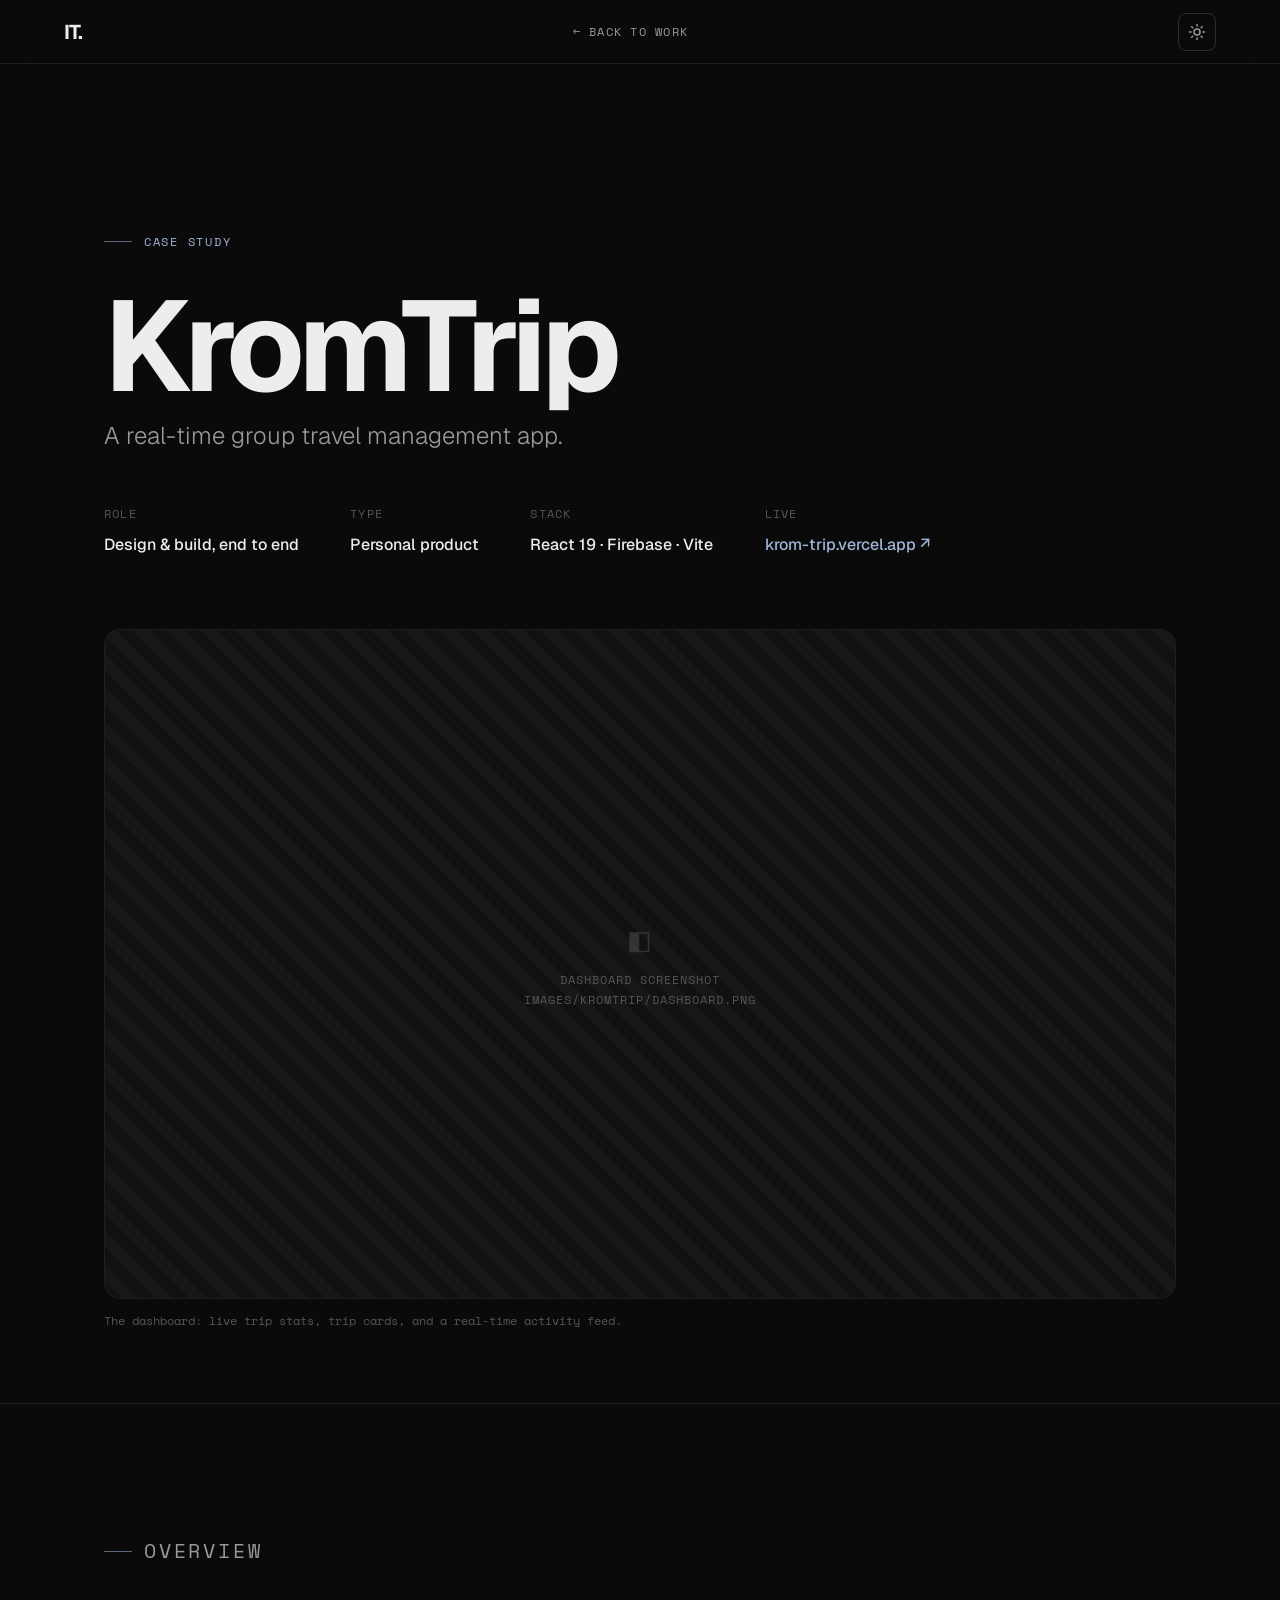
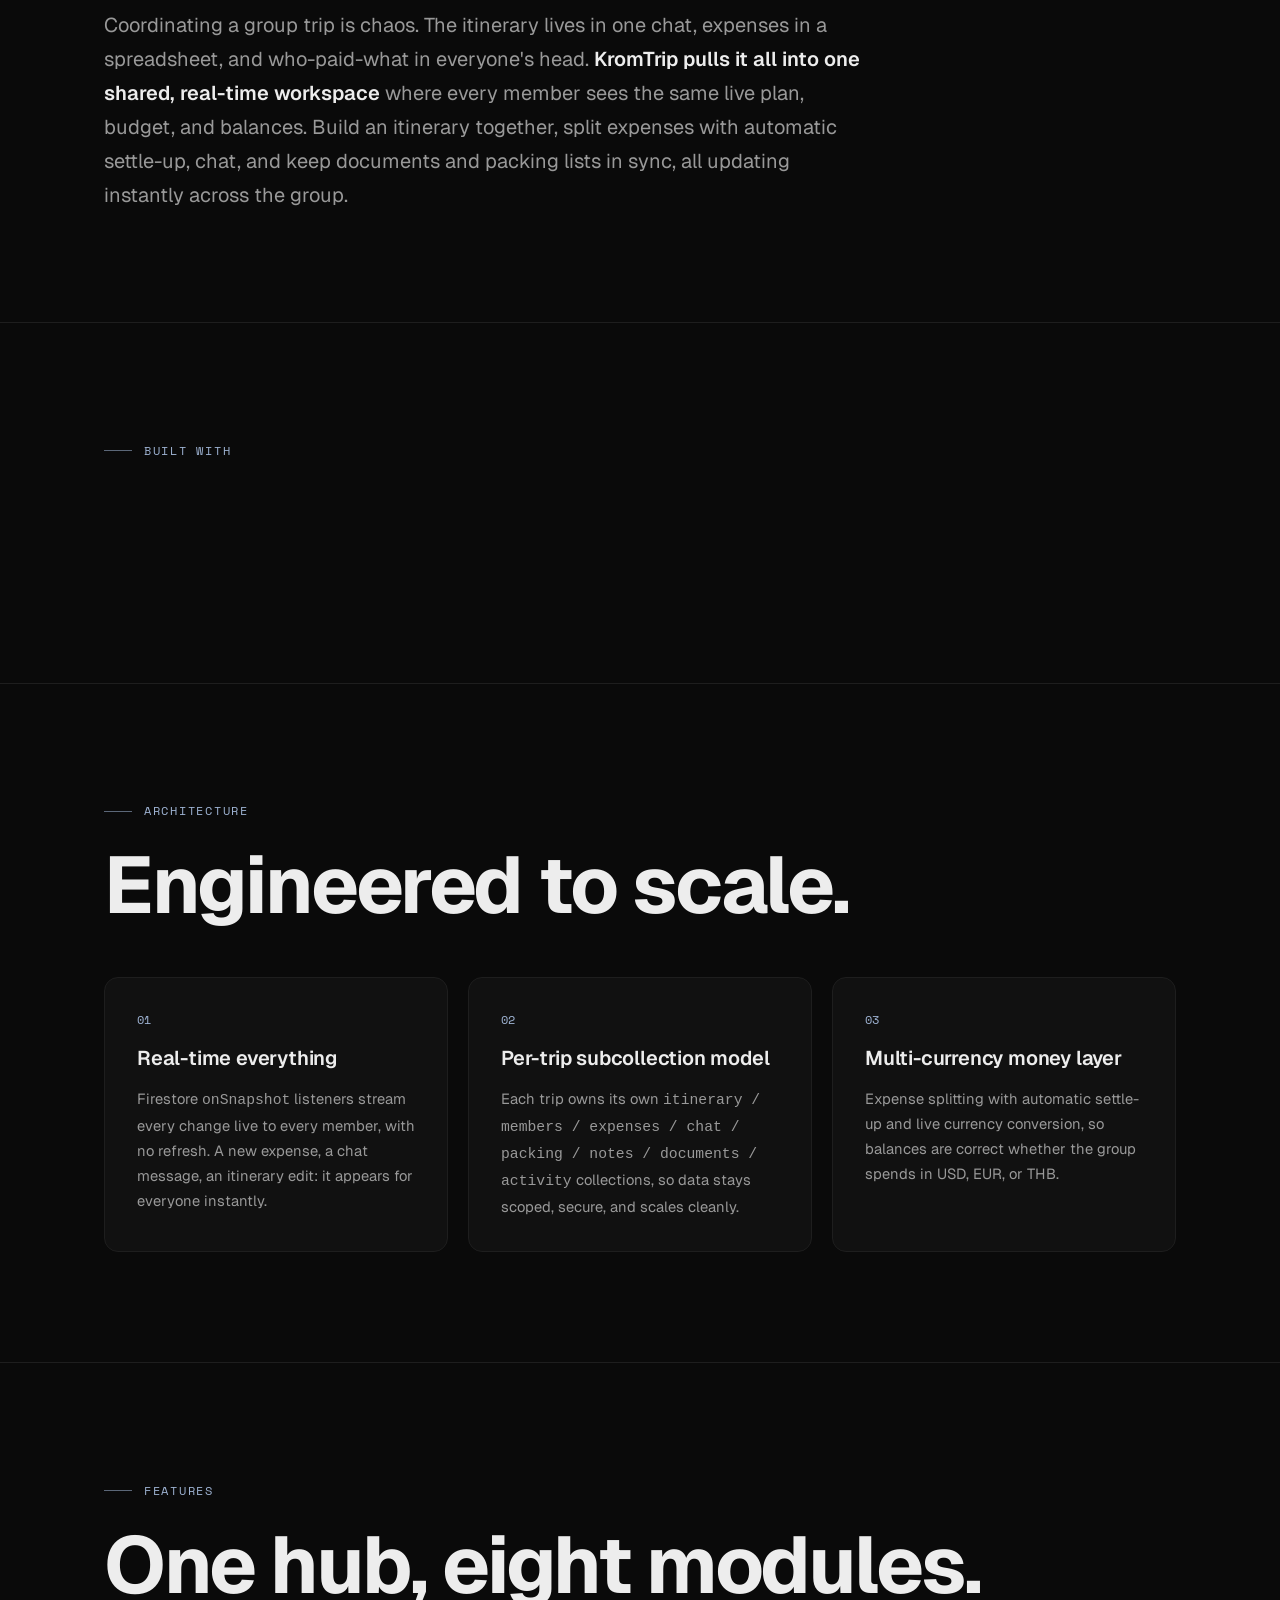
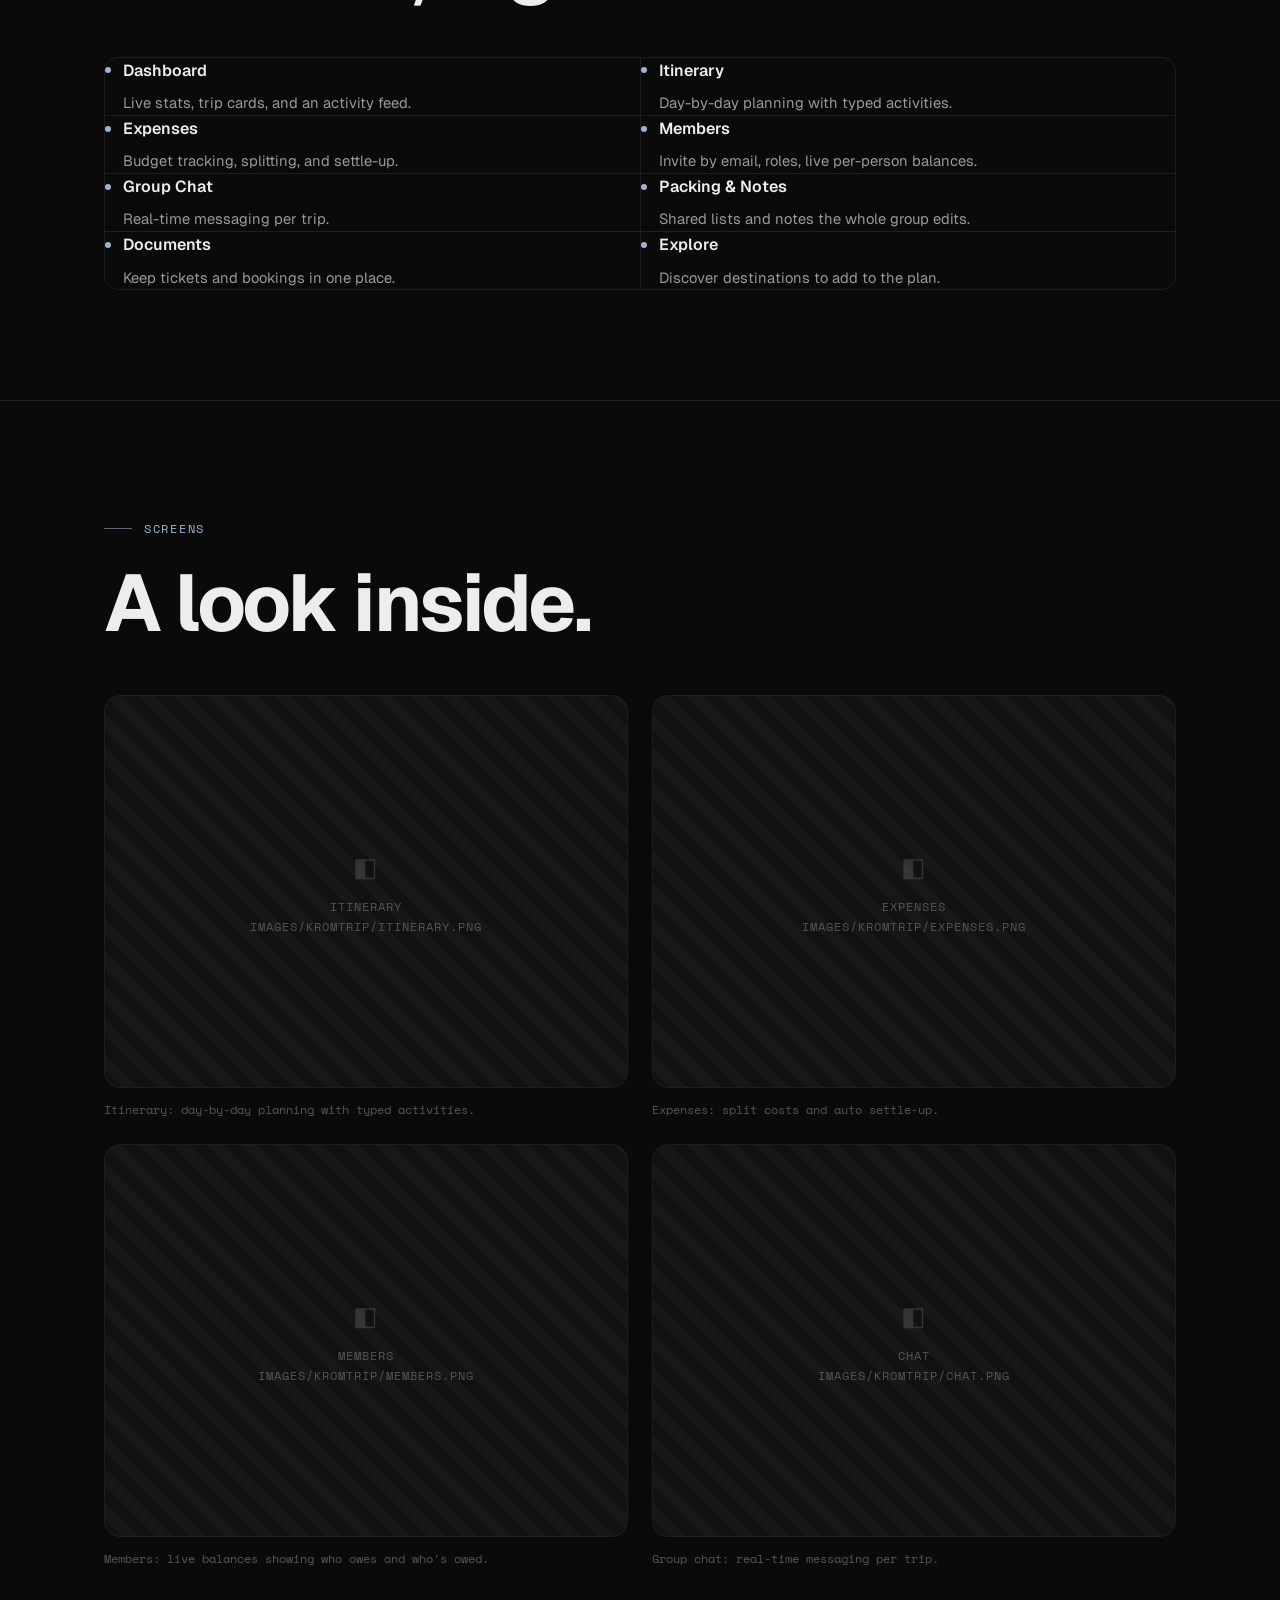
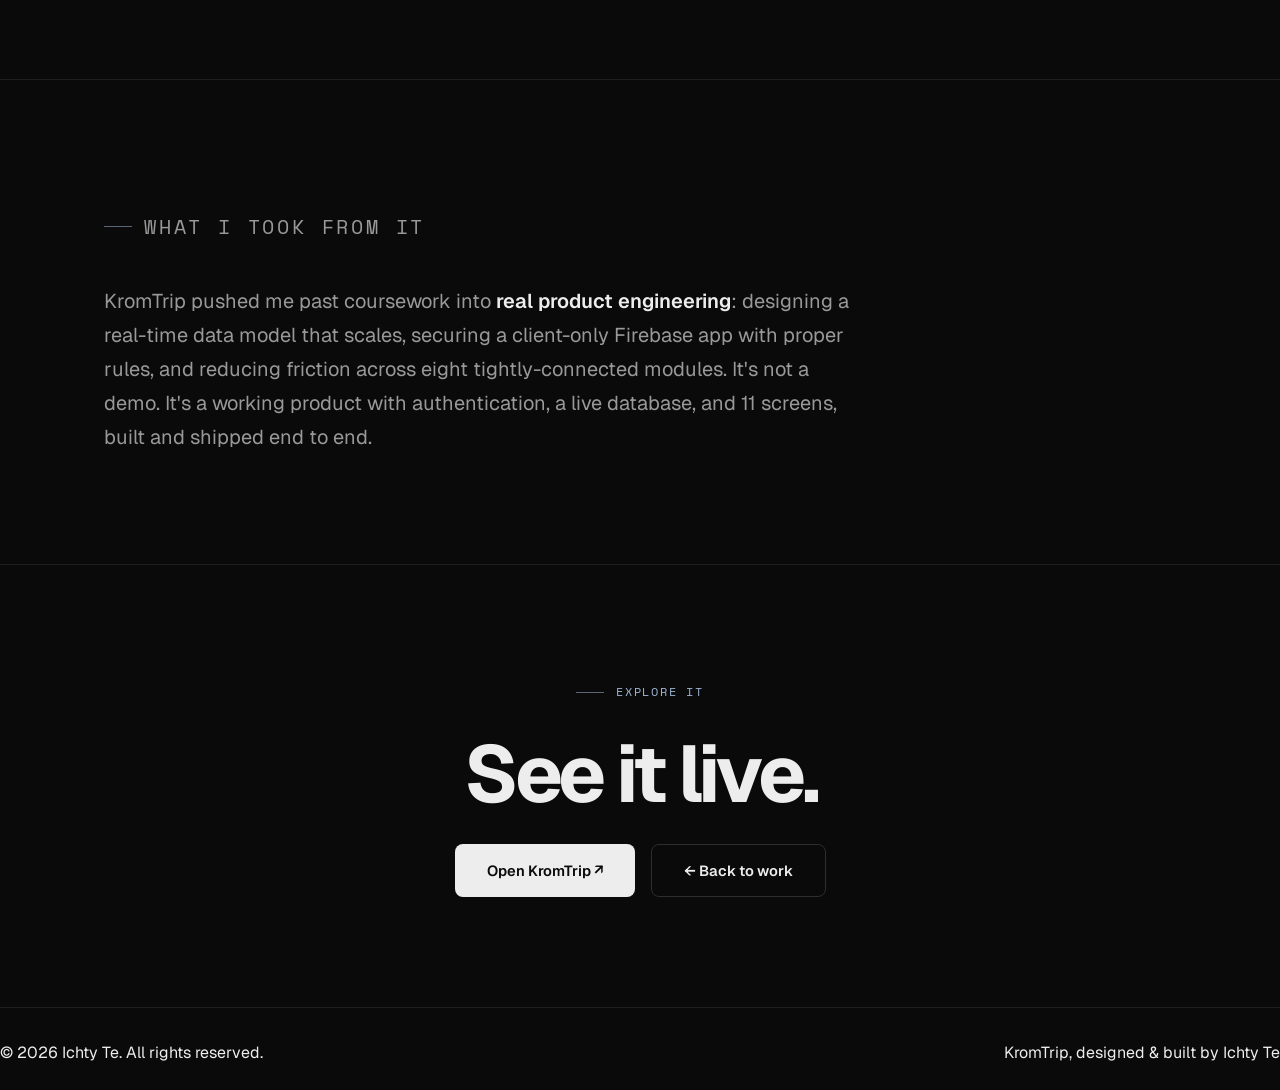
==== commit 7efa4be6: "Recolor accent from gold to cool steel-blue Swap the site accent across all tokens, the aura canvas " ====
--- a/kromtrip.html
+++ b/kromtrip.html
@@ -7,11 +7,11 @@
   <title>KromTrip Case Study · Ichty Te</title>
   <meta name="description" content="KromTrip, a real-time group travel management app. A case study by Ichty Te: architecture, features, and design." />
   <meta name="theme-color" content="#0a0a0a" />
-  <link rel="icon" href="data:image/svg+xml,%3Csvg xmlns='http://www.w3.org/2000/svg' viewBox='0 0 64 64'%3E%3Crect width='64' height='64' rx='14' fill='%230a0a0a'/%3E%3Ctext x='50%25' y='52%25' dominant-baseline='middle' text-anchor='middle' font-family='Inter,Arial,sans-serif' font-size='30' font-weight='700' fill='%23ededed'%3EIT%3C/text%3E%3Ccircle cx='48' cy='44' r='3' fill='%23c8a97e'/%3E%3C/svg%3E" />
+  <link rel="icon" href="data:image/svg+xml,%3Csvg xmlns='http://www.w3.org/2000/svg' viewBox='0 0 64 64'%3E%3Crect width='64' height='64' rx='14' fill='%230a0a0a'/%3E%3Ctext x='50%25' y='52%25' dominant-baseline='middle' text-anchor='middle' font-family='Arial,sans-serif' font-size='30' font-weight='700' fill='%23ededed'%3EIT%3C/text%3E%3Ccircle cx='48' cy='44' r='3' fill='%239fb4d4'/%3E%3C/svg%3E" />
 
   <link rel="preconnect" href="https://fonts.googleapis.com">
   <link rel="preconnect" href="https://fonts.gstatic.com" crossorigin>
-  <link href="https://fonts.googleapis.com/css2?family=Geist:wght@300..800&family=JetBrains+Mono:wght@400;500&family=Space+Mono:wght@400;700&family=Inter:wght@300..600&display=swap" rel="stylesheet">
+  <link href="https://fonts.googleapis.com/css2?family=Geist:wght@300..800&family=Space+Mono:wght@400;700&display=swap" rel="stylesheet">
 
   <link rel="stylesheet" href="css/styles.css" />
 
@@ -64,7 +64,7 @@
       position: absolute; inset: 0; display: grid; place-content: center; gap: 10px;
       text-align: center; color: var(--text-3);
       font-family: var(--font-mono); font-size: var(--t-xs); letter-spacing: 0.08em; text-transform: uppercase;
-      background: repeating-linear-gradient(45deg, transparent 0 12px, rgba(200,169,126,0.04) 12px 24px);
+      background: repeating-linear-gradient(45deg, transparent 0 12px, rgba(159,180,212,0.04) 12px 24px);
     }
     .cs-shot .ph span { font-size: 1.6rem; opacity: 0.5; }
     .cs-shot img { position: absolute; inset: 0; width: 100%; height: 100%; object-fit: cover; z-index: 1; }
--- a/css/styles.css
+++ b/css/styles.css
@@ -14,10 +14,11 @@
   --text-2: #999999;
   --text-3: #555555;
 
-  --accent:      #c8a97e;
-  --accent-dim:  rgba(200, 169, 126, 0.08);
-  --accent-glow: rgba(200, 169, 126, 0.22);
-  --accent-border: rgba(200, 169, 126, 0.25);
+  --accent:      #9fb4d4;
+  --accent-rgb:  159, 180, 212;
+  --accent-dim:  rgba(159, 180, 212, 0.08);
+  --accent-glow: rgba(159, 180, 212, 0.22);
+  --accent-border: rgba(159, 180, 212, 0.28);
 
   /* keyboard deck + keycaps (theme-aware, matches site surfaces) */
   --deck-face:  linear-gradient(180deg, #161616 0%, #0b0b0b 100%);
@@ -27,8 +28,8 @@
   --key-drop:   rgba(0, 0, 0, 0.5);
   --key-hi:     rgba(255, 255, 255, 0.05);
 
-  --font:      'Geist', 'Inter', system-ui, -apple-system, sans-serif;
-  --font-mono: 'Space Mono', 'Geist Mono', monospace;
+  --font:      'Geist', system-ui, -apple-system, sans-serif;
+  --font-mono: 'Space Mono', monospace;
 
   /* Fluid type scale */
   --t-xs:   clamp(0.70rem,  0.65rem + 0.25vw, 0.78rem);
@@ -75,6 +76,42 @@
   -moz-osx-font-smoothing: grayscale;
 }
 img  { display: block; max-width: 100%; }
+
+/* Page-wide ambient aura — a soft accent glow that trails the cursor across
+   every section, tying the whole page together. Sits above the body backdrop
+   but behind all content (transparent sections let it bleed through). */
+.page-aura {
+  position: fixed;
+  inset: 0;
+  z-index: -1;
+  pointer-events: none;
+  overflow: hidden;
+  opacity: 0;
+  transition: opacity 1.2s ease;
+}
+body.loaded .page-aura { opacity: 1; }
+/* A single fixed-size glow blob translated to the cursor. Moving it with
+   transform is GPU-composited (no per-frame repaint like a moving gradient). */
+.page-aura::before {
+  content: '';
+  position: absolute;
+  top: 0; left: 0;
+  width: 75vmax; height: 75vmax;
+  margin: -37.5vmax 0 0 -37.5vmax;
+  border-radius: 50%;
+  background: radial-gradient(closest-side,
+    rgba(var(--accent-rgb), 0.13), rgba(var(--accent-rgb), 0.04) 46%, transparent 72%);
+  transform: translate3d(var(--ax, 50vw), var(--ay, 22vh), 0);
+  will-change: transform;
+}
+html[data-theme="light"] .page-aura { mix-blend-mode: multiply; }
+html[data-theme="light"] .page-aura::before {
+  background: radial-gradient(closest-side,
+    rgba(var(--accent-rgb), 0.16), rgba(var(--accent-rgb), 0.05) 46%, transparent 72%);
+}
+@media (prefers-reduced-motion: reduce) {
+  .page-aura { transition: none; }
+}
 a    { color: inherit; }
 ul, ol { list-style: none; }
 button { font-family: inherit; cursor: pointer; border: none; background: none; }
@@ -86,85 +123,119 @@
   padding: 0 var(--container-pad);
 }
 
-/* ── LOADER ──────────────────────────────────────────────── */
+/* ── SHARED BIG NAME ──────────────────────────────────────────
+   The same name renders in the loader AND the hero, in the same
+   place, so it can be handed off seamlessly. One anchor var keeps
+   both in sync. */
+:root { --name-bottom: clamp(290px, 40vh, 440px); }
+
+.big-name {
+  font-family: var(--font);
+  font-weight: 800;
+  font-size: clamp(2.6rem, 13.5vw, 12rem);
+  line-height: 1;
+  letter-spacing: -0.045em;
+  color: var(--text-1);
+  text-transform: uppercase;
+  margin: 0;
+  white-space: nowrap;
+}
+.big-name .bn-line { display: block; overflow: hidden; }
+.big-name .bn-text { display: inline-block; }
+.big-name .bn-dot {
+  color: var(--accent);
+  font-style: normal;
+  animation: bnDotPulse 1.6s var(--ease-out) infinite;
+}
+@keyframes bnDotPulse { 0%, 100% { opacity: 1; } 50% { opacity: 0.3; } }
+
+/* Living gold sheen sweeping across the hero name (hero instance only, so the
+   loader handoff is untouched). Accent-based so it reads in both themes. */
+.hero-name .bn-text {
+  background: linear-gradient(100deg,
+    var(--text-1) 0%, var(--text-1) 42%,
+    var(--accent) 50%,
+    var(--text-1) 58%, var(--text-1) 100%);
+  background-size: 260% 100%;
+  background-position: 120% 0;
+  -webkit-background-clip: text;
+  background-clip: text;
+  -webkit-text-fill-color: transparent;
+  animation: nameSheen 7s ease-in-out 1.6s infinite;
+}
+@keyframes nameSheen {
+  0%   { background-position: 120% 0; }
+  55%  { background-position: -20% 0; }
+  100% { background-position: -20% 0; }
+}
+@media (prefers-reduced-motion: reduce) {
+  .hero-name .bn-text { animation: none; -webkit-text-fill-color: var(--text-1); }
+}
+
+/* ── LOADER · COUNTER ────────────────────────────────────── */
 #loader {
   position: fixed;
   inset: 0;
   z-index: 9999;
-  display: flex;
-  align-items: center;
-  justify-content: center;
+  visibility: visible;
   background: transparent;
-  visibility: visible;
-}
-/* When hidden, only the panels remain (they animate away themselves) */
+}
 #loader.hide { pointer-events: none; }
 #loader.gone { visibility: hidden; }
 
-/* Centered intro content */
-.loader-inner {
-  position: relative;
-  z-index: 2;
-  display: flex;
-  flex-direction: column;
-  align-items: center;
-  gap: clamp(18px, 3vw, 28px);
-  transition: opacity 0.5s var(--ease-out), transform 0.7s var(--ease-out);
-}
-#loader.hide .loader-inner { opacity: 0; transform: translateY(-14px); }
-
-.loader-mark {
-  font-family: var(--font-mono);
-  font-size: clamp(3.4rem, 11vw, 7rem);
-  font-weight: 700;
-  letter-spacing: -0.05em;
-  color: var(--text-1);
-  line-height: 1;
-  display: flex;
-  align-items: flex-end;
-  animation: loaderMarkIn 0.9s var(--ease-out) both;
-}
-.loader-dot {
-  color: var(--accent);
-  animation: loaderDotPulse 1.4s var(--ease-out) infinite;
-}
-@keyframes loaderMarkIn {
-  from { opacity: 0; letter-spacing: 0.35em; filter: blur(6px); }
-  to   { opacity: 1; letter-spacing: -0.05em; filter: blur(0); }
-}
-@keyframes loaderDotPulse {
-  0%, 100% { opacity: 1; }
-  50%      { opacity: 0.35; }
-}
-
-/* Rotating role words */
-.loader-roles {
-  position: relative;
-  height: 1.4em;
-  width: 220px;
-  overflow: hidden;
-  font-family: var(--font-mono);
-  font-size: clamp(0.75rem, 1.4vw, 0.9rem);
-  letter-spacing: 0.32em;
-  text-transform: uppercase;
-}
-.loader-role {
+.loader-stage {
   position: absolute;
   inset: 0;
+  z-index: 2;
   display: flex;
   align-items: center;
   justify-content: center;
+  transition: opacity 0.45s var(--ease-out);
+}
+#loader.hide .loader-stage { opacity: 0; }
+
+/* centered: label · big counter · progress bar */
+.loader-center {
+  display: flex;
+  flex-direction: column;
+  align-items: center;
+  gap: clamp(18px, 2.6vw, 30px);
+  width: min(440px, 74vw);
+}
+.loader-label {
+  font-family: var(--font-mono);
+  font-size: var(--t-xs);
+  letter-spacing: 0.34em;
+  text-transform: uppercase;
   color: var(--text-3);
-  opacity: 0;
-  transform: translateY(100%);
-  transition: opacity 0.4s var(--ease-out), transform 0.5s var(--ease-out);
-}
-.loader-role.is-active { opacity: 1; transform: translateY(0); }
-.loader-role.is-out    { opacity: 0; transform: translateY(-100%); }
-
-/* Progress bar */
+}
+.loader-ellipsis::after { content: ''; animation: loaderDots 1.4s steps(1, end) infinite; }
+@keyframes loaderDots {
+  0%   { content: ''; }
+  25%  { content: '.'; }
+  50%  { content: '..'; }
+  75%  { content: '...'; }
+}
+.loader-count {
+  display: flex;
+  align-items: flex-start;
+  font-family: var(--font);
+  font-weight: 800;
+  font-size: clamp(4.5rem, 15vw, 11rem);
+  line-height: 0.9;
+  letter-spacing: -0.04em;
+  color: var(--text-1);
+}
+#loader-number { font-variant-numeric: tabular-nums; }
+.loader-pct {
+  font-size: 0.26em;
+  font-weight: 600;
+  color: var(--accent);
+  margin-top: 0.5em;
+  margin-left: 0.15em;
+}
 .loader-bar {
-  width: clamp(180px, 30vw, 280px);
+  width: 100%;
   height: 2px;
   background: var(--border);
   border-radius: 2px;
@@ -178,40 +249,24 @@
   transition: width 0.25s var(--ease-out);
 }
 
-.loader-counter {
-  font-family: var(--font-mono);
-  font-size: clamp(0.8rem, 1.5vw, 1rem);
-  font-weight: 400;
-  letter-spacing: 0.1em;
-  color: var(--text-3);
-  line-height: 1;
-}
-#loader-number { color: var(--text-2); }
-.loader-pct    { color: var(--text-3); }
-
 /* Panel-wipe reveal */
-.loader-panels {
-  position: fixed;
-  inset: 0;
-  z-index: 1;
-  display: flex;
-}
+.loader-panels { position: fixed; inset: 0; z-index: 1; display: flex; }
 .loader-panels span {
   flex: 1;
   background: var(--bg);
   transform: translateY(0);
-  transition: transform 0.7s var(--ease-out);
+  transition: transform 0.8s var(--ease-out);
 }
 #loader.hide .loader-panels span { transform: translateY(-101%); }
 #loader.hide .loader-panels span:nth-child(1) { transition-delay: 0.00s; }
-#loader.hide .loader-panels span:nth-child(2) { transition-delay: 0.07s; }
-#loader.hide .loader-panels span:nth-child(3) { transition-delay: 0.14s; }
-#loader.hide .loader-panels span:nth-child(4) { transition-delay: 0.21s; }
-#loader.hide .loader-panels span:nth-child(5) { transition-delay: 0.28s; }
+#loader.hide .loader-panels span:nth-child(2) { transition-delay: 0.06s; }
+#loader.hide .loader-panels span:nth-child(3) { transition-delay: 0.12s; }
+#loader.hide .loader-panels span:nth-child(4) { transition-delay: 0.18s; }
+#loader.hide .loader-panels span:nth-child(5) { transition-delay: 0.24s; }
 
 @media (prefers-reduced-motion: reduce) {
-  .loader-mark, .loader-dot { animation: none; }
-  .loader-inner, .loader-role, .loader-bar-fill,
+  .loader-ellipsis::after { animation: none; }
+  .loader-bar-fill { transition: none; }
   .loader-panels span { transition: none; }
   #loader.hide .loader-panels span { transform: translateY(-101%); }
 }
@@ -308,29 +363,20 @@
   display: inline-flex;
   align-items: center;
   justify-content: center;
-  overflow: hidden;
-  font-size: var(--t-sm);
-  font-weight: 500;
+  overflow: visible;
+  font-family: var(--font-mono);
+  font-size: var(--t-xs);
+  font-weight: 400;
+  letter-spacing: 0.14em;
+  text-transform: uppercase;
   color: var(--text-2);
   padding: var(--s-2) var(--s-4);
 }
 .nav-link span {
   display: block;
-  transition: transform 0.45s var(--ease-out), color var(--dur-fast);
-}
-.nav-link::after {
-  content: attr(data-label);
-  position: absolute;
-  inset: 0;
-  display: flex;
-  align-items: center;
-  justify-content: center;
-  color: var(--accent);
-  transform: translateY(110%);
-  transition: transform 0.45s var(--ease-out);
-}
-.nav-link:hover span  { transform: translateY(-130%); }
-.nav-link:hover::after { transform: translateY(0); }
+  transition: color var(--dur-fast);
+}
+.nav-link:hover span { color: var(--accent); }
 /* Active underline indicator */
 .nav-link::before {
   content: "";
@@ -350,7 +396,10 @@
   background: var(--text-1) !important;
   padding: var(--s-2) var(--s-5) !important;
   border-radius: 6px;
-  font-weight: 600 !important;
+  font-family: var(--font-mono);
+  font-weight: 500 !important;
+  letter-spacing: 0.1em;
+  text-transform: uppercase;
   transition: background var(--dur-fast), color var(--dur-fast) !important;
 }
 .nav-cta:hover { background: var(--accent) !important; color: var(--bg) !important; }
@@ -396,19 +445,43 @@
   opacity: 0.6;
 }
 
-/* entrance animations */
+/* the animated canvas replaces the static aura glow */
+.hero-aura { display: none; }
+/* animated mesh-gradient aura — drifting gold light, eases toward cursor */
+.hero-aura-canvas {
+  position: absolute;
+  inset: 0;
+  z-index: 0;
+  pointer-events: none;
+  opacity: 0.85;
+}
+
+/* interactive dot grid — dots glow + grow near the cursor */
+.hero-canvas {
+  position: absolute;
+  inset: 0;
+  z-index: 0;
+  pointer-events: none;
+  -webkit-mask-image: radial-gradient(ellipse 80% 62% at 35% 44%, #000 0%, transparent 78%);
+  mask-image: radial-gradient(ellipse 80% 62% at 35% 44%, #000 0%, transparent 78%);
+}
+
+/* entrance animations — the name is handed off from the loader, so it
+   only fades in; the supporting elements rise in around it. */
+.hero-display,
 .hero-meta,
-.hero-kicker,
-.hero-roleline,
-.hero-tagline,
+.hero-rule,
+.hero-statement,
 .hero-ctas,
 .hero-foot { opacity: 0; }
-body.loaded .hero-meta    { animation: fadeUp 0.6s var(--ease-out) 0.05s forwards; }
-body.loaded .hero-kicker  { animation: fadeUp 0.6s var(--ease-out) 0.15s forwards; }
-body.loaded .hero-roleline{ animation: fadeUp 0.6s var(--ease-out) 0.40s forwards; }
-body.loaded .hero-tagline { animation: fadeUp 0.6s var(--ease-out) 0.52s forwards; }
-body.loaded .hero-ctas    { animation: fadeUp 0.6s var(--ease-out) 0.64s forwards; }
-body.loaded .hero-foot    { animation: fadeUp 0.6s var(--ease-out) 0.85s forwards; }
+body.loaded .hero-display { animation: fadeIn 0.5s var(--ease-out) 0.05s forwards; }
+body.loaded .hero-meta { animation: fadeUp 0.6s var(--ease-out) 0.28s forwards; }
+body.loaded .hero-rule { animation: ruleIn 0.7s var(--ease-out) 0.34s forwards; }
+body.loaded .hero-statement { animation: fadeUp 0.6s var(--ease-out) 0.44s forwards; }
+body.loaded .hero-ctas { animation: fadeUp 0.6s var(--ease-out) 0.56s forwards; }
+body.loaded .hero-foot { animation: fadeUp 0.6s var(--ease-out) 0.68s forwards; }
+@keyframes fadeIn { from { opacity: 0; } to { opacity: 1; } }
+@keyframes ruleIn { from { opacity: 0; transform: scaleX(0); } to { opacity: 1; transform: scaleX(1); } }
 
 /* top meta row */
 .hero-meta {
@@ -436,10 +509,10 @@
   gap: var(--s-2);
   width: fit-content;
   font-size: var(--t-xs);
-  font-family: var(--font);
-  font-weight: 500;
+  font-family: var(--font-mono);
+  font-weight: 400;
   color: var(--text-2);
-  letter-spacing: 0.12em;
+  letter-spacing: 0.16em;
   text-transform: uppercase;
   padding: var(--s-2) var(--s-4);
   border: 1px solid var(--border-strong);
@@ -456,48 +529,86 @@
 }
 @keyframes pulse { 0%, 100% { opacity: 1; } 50% { opacity: 0.35; } }
 
-/* main block */
-.hero-main {
-  flex: 1;
-  display: flex;
-  flex-direction: column;
-  justify-content: center;
-}
+/* ── EDITORIAL HERO LAYOUT ────────────────────────────────
+   The name is the shared element (.big-name), anchored bottom-left
+   exactly where the loader handed it off. Support sits to the right,
+   CTAs below, foot at the bottom. */
+
+/* Name block — role label + the shared name, anchored so the name's
+   baseline sits exactly where the loader handed it off. */
+.hero-display {
+  position: absolute;
+  left: var(--container-pad);
+  bottom: var(--name-bottom);
+  z-index: 2;
+}
+.hero-name { margin: 0; cursor: pointer; }
 .hero-kicker {
   display: flex;
   align-items: center;
   gap: var(--s-3);
-  font-family: 'JetBrains Mono', 'Space Mono', monospace;
+  font-family: var(--font-mono);
   font-size: var(--t-sm);
   color: var(--text-2);
-  letter-spacing: 0.01em;
-  margin-bottom: var(--s-5);
+  letter-spacing: 0.04em;
+  text-transform: uppercase;
+  margin: 0 0 var(--s-4);
 }
 .hero-kicker-line {
   display: inline-block;
-  width: 40px; height: 1px;
+  width: 40px; min-width: 40px; height: 1px;
   background: var(--accent);
 }
 
-/* Name — char-split animation */
-.hero-name {
-  font-size: clamp(3.5rem, 13vw, 12rem);
-  font-weight: 700;
-  letter-spacing: -0.05em;
-  line-height: 0.86;
-  color: var(--text-1);
-  margin-bottom: var(--s-6);
-}
-.hero-name .char {
-  display: inline-block;
-  opacity: 0;
-  filter: blur(10px);
-  transform: translateY(14px);
-  transition: opacity 0.7s var(--ease-out),
-              filter  0.7s var(--ease-out),
-              transform 0.7s var(--ease-out);
-}
-.hero-name.animate .char { opacity: 1; filter: blur(0); transform: translateY(0); }
+/* hairline at the name baseline tying the columns together */
+.hero-rule {
+  position: absolute;
+  left: var(--container-pad);
+  right: var(--container-pad);
+  bottom: calc(var(--name-bottom) - 1px);
+  height: 1px;
+  background: var(--border);
+  transform-origin: left center;
+  z-index: 1;
+}
+
+/* Statement row under the rule: "I build ▸ X" (left) + tagline (right) */
+.hero-statement {
+  position: absolute;
+  left: var(--container-pad);
+  right: var(--container-pad);
+  bottom: clamp(200px, 27vh, 320px);
+  display: flex;
+  align-items: flex-end;
+  justify-content: space-between;
+  gap: var(--s-10);
+  z-index: 2;
+}
+.hero-statement .hero-roleline { margin: 0; }
+.hero-statement .hero-tagline {
+  max-width: 40ch;
+  text-align: right;
+  margin: 0;
+  flex-shrink: 0;
+}
+
+/* CTAs sit near the bottom */
+.hero-ctas {
+  position: absolute;
+  left: var(--container-pad);
+  bottom: clamp(110px, 15vh, 180px);
+  z-index: 2;
+}
+
+/* meta right-side label (balances the eyebrow) */
+.hero-tag {
+  font-family: var(--font-mono);
+  font-size: var(--t-xs);
+  letter-spacing: 0.18em;
+  text-transform: uppercase;
+  color: var(--text-3);
+}
+.hero-tag i { color: var(--accent); font-style: normal; padding: 0 0.15em; }
 
 /* rotating role line */
 .hero-roleline {
@@ -570,13 +681,17 @@
 }
 .btn-ghost:hover { background: var(--surface-raised); border-color: var(--text-3); }
 
-/* bottom foot row */
+/* bottom foot row — pinned to the bottom of the hero */
 .hero-foot {
+  position: absolute;
+  left: var(--container-pad);
+  right: var(--container-pad);
+  bottom: clamp(24px, 5vh, 44px);
+  z-index: 2;
   display: flex;
   align-items: center;
   justify-content: space-between;
   gap: var(--s-4);
-  padding: var(--s-6) 0 var(--s-8);
 }
 .hero-scroll {
   display: inline-flex;
@@ -661,7 +776,7 @@
   display: inline-flex;
   align-items: center;
   gap: var(--s-2);
-  font-family: 'JetBrains Mono', 'Space Mono', monospace;
+  font-family: var(--font-mono);
   font-size: var(--t-xs);
   font-weight: 400;
   color: var(--text-1);
@@ -753,6 +868,97 @@
   color: var(--text-3);
   font-family: var(--font-mono);
   letter-spacing: 0.05em;
+}
+
+/* recognition strip — social proof row */
+.recognition {
+  margin-top: var(--s-6);
+  padding-top: var(--s-6);
+  border-top: 1px solid var(--border);
+}
+.recognition-label {
+  display: block;
+  font-family: var(--font-mono);
+  font-size: var(--t-xs);
+  letter-spacing: 0.2em;
+  text-transform: uppercase;
+  color: var(--text-3);
+  margin-bottom: var(--s-4);
+}
+.recognition-list {
+  display: flex;
+  flex-wrap: wrap;
+  align-items: center;
+  gap: var(--s-4) var(--s-6);
+}
+.recognition-list li {
+  position: relative;
+  font-size: var(--t-lg);
+  font-weight: 600;
+  letter-spacing: -0.01em;
+  color: var(--text-2);
+  transition: color var(--dur-fast);
+}
+.recognition-list li:hover { color: var(--text-1); }
+.recognition-list li:not(:last-child)::after {
+  content: '';
+  position: absolute;
+  right: calc(var(--s-6) / -2);
+  top: 50%;
+  width: 4px; height: 4px;
+  border-radius: 50%;
+  background: var(--accent);
+  transform: translate(50%, -50%);
+}
+
+/* ── HOLD-TO-CONNECT (hold-to-charge interaction) ─────────── */
+.hold-connect {
+  display: flex;
+  align-items: center;
+  gap: var(--s-4);
+  margin: var(--s-8) 0 var(--s-10);
+}
+.hold-btn {
+  position: relative;
+  width: 72px; height: 72px;
+  border-radius: 50%;
+  background: var(--surface-raised);
+  border: 1px solid var(--border-strong);
+  cursor: pointer;
+  display: grid; place-items: center;
+  color: var(--text-1);
+  transition: transform var(--dur-fast), border-color var(--dur-fast);
+  -webkit-tap-highlight-color: transparent;
+  touch-action: none;
+}
+.hold-btn:active { transform: scale(0.96); }
+.hold-ring {
+  position: absolute; inset: 0;
+  width: 100%; height: 100%;
+  transform: rotate(-90deg);
+}
+.hold-track { fill: none; stroke: var(--border); stroke-width: 2; }
+.hold-fill {
+  fill: none;
+  stroke: var(--accent);
+  stroke-width: 2.5;
+  stroke-linecap: round;
+  stroke-dasharray: 207.3;        /* 2·π·33 */
+  stroke-dashoffset: 207.3;
+  transition: stroke-dashoffset 0.18s var(--ease-out);
+}
+.hold-btn.holding .hold-fill { stroke-dashoffset: 0; transition: stroke-dashoffset 1s linear; }
+.hold-btn.done { border-color: var(--accent); }
+.hold-btn.done .hold-fill { stroke-dashoffset: 0; transition: none; }
+.hold-icon { font-size: 22px; transition: transform var(--dur-med) var(--ease-out); }
+.hold-btn.holding .hold-icon { transform: scale(1.15); }
+.hold-btn.done .hold-icon { transform: translateX(2px) scale(1.1); color: var(--accent); }
+.hold-text {
+  font-family: var(--font-mono);
+  font-size: var(--t-sm);
+  letter-spacing: 0.1em;
+  text-transform: uppercase;
+  color: var(--text-3);
 }
 
 /* ── SKILLS MARQUEE ──────────────────────────────────────── */
@@ -955,7 +1161,7 @@
 .project-award {
   position: absolute;
   top: var(--s-4); left: var(--s-4);
-  background: rgba(200,169,126,0.95);
+  background: rgba(159,180,212,0.95);
   color: #0a0a0a;
   font-size: var(--t-xs);
   font-weight: 700;
@@ -1012,6 +1218,84 @@
 .project-link--ghost { color: var(--text-3); border-bottom-color: var(--border); font-weight: 500; }
 .project-link--ghost:hover { color: var(--accent); border-color: var(--accent); }
 
+/* ── HORIZONTAL WORK GALLERY ───────────────────────────────
+   The Work section pins to the viewport and the project cards
+   translate left as you scroll down (driven by JS). */
+.projects-section { padding: 0; }
+.hscroll { position: relative; }        /* height set by JS = 100vh + travel */
+.hscroll-sticky {
+  position: sticky; top: 0;
+  height: 100vh;
+  overflow: hidden;
+  display: flex; flex-direction: column;
+}
+.hscroll-head { padding-top: clamp(72px, 12vh, 132px); flex-shrink: 0; }
+.hscroll-head-inner {
+  display: flex; align-items: flex-end; justify-content: space-between; gap: var(--s-6);
+}
+.hscroll-head .section-header { margin: 0; }
+.hscroll-meta {
+  display: flex; flex-direction: column; align-items: flex-end; gap: var(--s-2);
+  font-family: var(--font-mono); white-space: nowrap;
+}
+.hscroll-count { font-size: var(--t-sm); color: var(--text-2); letter-spacing: 0.08em; }
+.hscroll-count #work-index { color: var(--accent); }
+.hscroll-count .hscroll-sep { color: var(--text-3); margin: 0 2px; }
+.hscroll-hint {
+  font-size: var(--t-xs); color: var(--text-3); letter-spacing: 0.14em; text-transform: uppercase;
+}
+.hscroll-hint .arrow { animation: hintNudge 1.6s var(--ease-out) infinite; }
+@keyframes hintNudge { 0%,100% { transform: translateX(0); } 50% { transform: translateX(5px); } }
+.hscroll-progress {
+  margin-top: var(--s-6);
+  height: 2px; background: var(--border);
+  max-width: var(--container-max); margin-left: auto; margin-right: auto;
+  width: calc(100% - var(--container-pad) * 2);
+}
+.hscroll-progress-bar {
+  display: block; height: 100%; width: 0%;
+  background: var(--accent); transition: width 0.1s linear;
+}
+.hscroll-viewport { flex: 1; display: flex; align-items: center; overflow: hidden; min-height: 0; }
+.hscroll-track {
+  display: flex; align-items: stretch;
+  gap: clamp(20px, 3vw, 44px);
+  padding: 0 clamp(20px, 6vw, 120px);
+  will-change: transform;
+}
+.work-panel {
+  flex: 0 0 auto;
+  width: min(440px, 84vw);
+  display: flex; flex-direction: column; justify-content: center;
+}
+.work-panel .project-img-wrap { border-radius: 10px; }
+.work-panel .project-img { aspect-ratio: 4 / 3; }
+.work-panel .project-item:hover .project-img,
+.work-panel:hover .project-img { transform: scale(1.04); }
+.work-panel .project-info { padding-top: var(--s-6); }
+.work-panel .project-top { margin-bottom: var(--s-4); }
+.work-panel .project-name { font-size: var(--t-2xl); margin-bottom: var(--s-3); }
+.work-panel .project-desc {
+  font-size: var(--t-sm); line-height: 1.7; margin-bottom: var(--s-5); max-width: none;
+  display: -webkit-box; -webkit-line-clamp: 4; -webkit-box-orient: vertical; overflow: hidden;
+}
+.work-panel .tag-list { gap: var(--s-2); }
+
+/* Mobile / narrow: fall back to a normal vertical stack (no pin) */
+@media (max-width: 899px) {
+  .hscroll { height: auto !important; }
+  .hscroll-sticky { position: static; height: auto; overflow: visible; }
+  .hscroll-head { padding-top: var(--section-gap); margin-bottom: var(--s-10); }
+  .hscroll-progress, .hscroll-hint { display: none; }
+  .hscroll-viewport { overflow: visible; }
+  .hscroll-track {
+    flex-direction: column; gap: clamp(48px, 9vw, 80px);
+    padding: 0 var(--container-pad); transform: none !important;
+    max-width: var(--container-max); margin: 0 auto;
+  }
+  .work-panel { width: 100%; max-width: 560px; }
+}
+
 /* ── DESIGN WORK ─────────────────────────────────────────── */
 .design-section {
   padding: var(--section-gap) 0;
@@ -1041,8 +1325,43 @@
   object-fit: cover;
   transition: transform 0.65s var(--ease-out);
 }
+.design-card { position: relative; }
 .design-card:hover .design-img { transform: scale(1.05); }
-.design-card-body { padding: var(--s-6) var(--s-8); }
+.design-card-body { padding: var(--s-6) var(--s-8); position: relative; z-index: 2; }
+
+/* ── Cursor spotlight on work + design cards ────────────────
+   A soft accent glow tracks the cursor inside each card, so the
+   work section feels lit from wherever you point. */
+.project-img-wrap::after,
+.design-card::after {
+  content: '';
+  position: absolute;
+  inset: 0;
+  border-radius: inherit;
+  pointer-events: none;
+  z-index: 4;
+  opacity: 0;
+  transition: opacity 0.45s var(--ease-out);
+  background: radial-gradient(300px circle at var(--mx, 50%) var(--my, 50%),
+    rgba(var(--accent-rgb), 0.26), transparent 60%);
+  mix-blend-mode: screen;
+}
+.project-img-wrap:hover::after,
+.design-card:hover::after { opacity: 1; }
+/* Accent border bloom on the design card while pointed at */
+.design-card::before {
+  content: '';
+  position: absolute;
+  inset: 0;
+  border-radius: inherit;
+  pointer-events: none;
+  z-index: 3;
+  opacity: 0;
+  transition: opacity 0.45s var(--ease-out);
+  box-shadow: inset 0 0 0 1px rgba(var(--accent-rgb), 0.35),
+              0 18px 50px -20px rgba(var(--accent-rgb), 0.35);
+}
+.design-card:hover::before { opacity: 1; }
 .design-card-name {
   font-size: var(--t-xl);
   font-weight: 600;
@@ -1283,7 +1602,7 @@
   opacity: 0;
   background: radial-gradient(
     420px circle at var(--mx, 50%) var(--my, 40%),
-    rgba(200, 169, 126, 0.10),
+    rgba(159, 180, 212, 0.10),
     transparent 70%
   );
   transition: opacity 0.6s var(--ease-out);
@@ -1452,14 +1771,47 @@
   .skills-hint { margin-top: var(--s-3); }
 }
 
+/* ── HERO: tablet & down → flow layout (no absolute anchors) ── */
+@media (max-width: 900px) {
+  .hero-inner {
+    justify-content: center;
+    gap: clamp(28px, 6vw, 48px);          /* generous vertical rhythm */
+    padding-top: 120px;
+    padding-bottom: var(--s-12);
+  }
+  .hero-display,
+  .hero-statement,
+  .hero-ctas,
+  .hero-foot {
+    position: static;
+    left: auto; right: auto; bottom: auto;
+    width: auto;
+  }
+  .hero-rule { display: none; }
+  .hero-tag  { display: none; }            /* drop label that duplicates the kicker */
+  .hero-meta { order: 1; }
+  .hero-display { order: 2; }
+  .hero-kicker { margin-bottom: var(--s-5); }
+  .hero-statement { order: 3; max-width: 540px; flex-direction: column; align-items: flex-start; gap: var(--s-5); }
+  .hero-statement .hero-roleline { margin-bottom: 0; }
+  .hero-statement .hero-tagline { text-align: left; max-width: 42ch; }
+  .hero-ctas { order: 4; display: flex; flex-wrap: wrap; gap: var(--s-4); }
+  .hero-foot { order: 5; margin-top: var(--s-8); }
+  .big-name  { font-size: clamp(2.4rem, 12.5vw, 6rem); }  /* eased off the edges */
+  /* loader matches the flow name position on small screens */
+  .loader-stage { display: flex; flex-direction: column; justify-content: center; }
+  .loader-name  { position: static; }
+}
+
 /* ── HERO: small screens ─────────────────────────────────── */
 @media (max-width: 560px) {
   .hero-meta { flex-direction: column; align-items: flex-start; gap: var(--s-4); }
   .hero-roleline { font-size: var(--t-xl); }
   .hero-tagline br { display: none; }
-  .hero-ctas { flex-direction: column; align-items: stretch; max-width: 320px; }
-  .hero-ctas .btn { justify-content: center; }
-  .hero-foot { flex-direction: column; align-items: flex-start; gap: var(--s-4); }
+  .hero-tagline { font-size: var(--t-base); line-height: 1.6; }
+  .hero-ctas { flex-direction: column; align-items: stretch; max-width: 340px; gap: var(--s-3); }
+  .hero-ctas .btn { justify-content: center; padding: calc(var(--s-4) + 1px) var(--s-6); }
+  .hero-foot { flex-direction: column; align-items: flex-start; gap: var(--s-4); margin-top: var(--s-10); }
 }
 
 /* ── TOUCH / NO-HOVER: hide custom cursor, keep native ───── */
@@ -1484,13 +1836,13 @@
   .design-img-wrap.reveal-img .design-img { transform: none !important; }
   .keyboard-deck { transform: none !important; }
   .scroll-line::after { animation: none !important; }
+  body.loaded .hero-display,
   body.loaded .hero-meta,
-  body.loaded .hero-kicker,
-  body.loaded .hero-roleline,
-  body.loaded .hero-tagline,
+  body.loaded .hero-rule,
+  body.loaded .hero-statement,
   body.loaded .hero-ctas,
-  body.loaded .hero-foot { opacity: 1 !important; animation: none !important; }
-  .hero-name .char { opacity: 1 !important; filter: none !important; transform: none !important; }
+  body.loaded .hero-foot { opacity: 1 !important; animation: none !important; transform: none !important; }
+  .loader-name .bn-text { transform: none !important; }
   .hero-rotator .rot-word { transform: none !important; opacity: 1 !important; }
   .tilt { transform: none !important; }
 }
@@ -1512,10 +1864,11 @@
   --text-2: #5c574e;
   --text-3: #9a9388;
 
-  --accent:        #8f6b38;
-  --accent-dim:    rgba(143, 107, 56, 0.10);
-  --accent-glow:   rgba(143, 107, 56, 0.28);
-  --accent-border: rgba(143, 107, 56, 0.35);
+  --accent:        #4f6785;
+  --accent-rgb:    79, 103, 133;
+  --accent-dim:    rgba(79, 103, 133, 0.10);
+  --accent-glow:   rgba(79, 103, 133, 0.28);
+  --accent-border: rgba(79, 103, 133, 0.35);
 
   /* keyboard deck + keycaps — light */
   --deck-face:  linear-gradient(180deg, #e9e6df 0%, #d4cfc4 100%);
@@ -1559,6 +1912,16 @@
   gap: var(--s-3);
 }
 .nav-menu-foot { display: none; }
+
+/* live local time in the nav */
+.nav-time {
+  font-family: var(--font-mono);
+  font-size: var(--t-xs);
+  font-variant-numeric: tabular-nums;
+  letter-spacing: 0.08em;
+  color: var(--text-2);
+  padding-right: var(--s-2);
+}
 .theme-toggle {
   display: inline-flex;
   align-items: center;
@@ -1600,26 +1963,20 @@
 }
 .project-award { z-index: 4; }
 
-/* ── FILM GRAIN OVERLAY ──────────────────────────────────── */
+/* ── FILM GRAIN OVERLAY ──────────────────────────────────────
+   Static (no animation) and viewport-sized. The old version was 4x the
+   viewport with an infinite animation under a blend mode, which forced the
+   compositor to re-blend a huge layer every frame — a major FPS drain. */
 .grain {
   position: fixed;
-  inset: -50%;
-  width: 200%;
-  height: 200%;
+  inset: 0;
   z-index: 9998;
   pointer-events: none;
-  opacity: 0.045;
+  opacity: 0.05;
   mix-blend-mode: overlay;
   background-image: url("data:image/svg+xml,%3Csvg xmlns='http://www.w3.org/2000/svg' width='120' height='120'%3E%3Cfilter id='n'%3E%3CfeTurbulence type='fractalNoise' baseFrequency='0.9' numOctaves='3' stitchTiles='stitch'/%3E%3C/filter%3E%3Crect width='100%25' height='100%25' filter='url(%23n)'/%3E%3C/svg%3E");
-  animation: grainShift 0.7s steps(3) infinite;
 }
 html[data-theme="light"] .grain { opacity: 0.06; mix-blend-mode: multiply; }
-@keyframes grainShift {
-  0%   { transform: translate(0, 0); }
-  33%  { transform: translate(-3%, 2%); }
-  66%  { transform: translate(2%, -3%); }
-  100% { transform: translate(-2%, -1%); }
-}
 
 /* ── HERO AMBIENT AURA ───────────────────────────────────── */
 .hero-aura {
@@ -1645,7 +2002,7 @@
 .hero-aura::after {
   width: 38vw; height: 38vw;
   right: -6vw; bottom: -10vw;
-  background: radial-gradient(circle, rgba(200, 169, 126, 0.10), transparent 62%);
+  background: radial-gradient(circle, rgba(159, 180, 212, 0.10), transparent 62%);
   opacity: 0.6;
   animation: aura2 23s ease-in-out infinite alternate;
 }
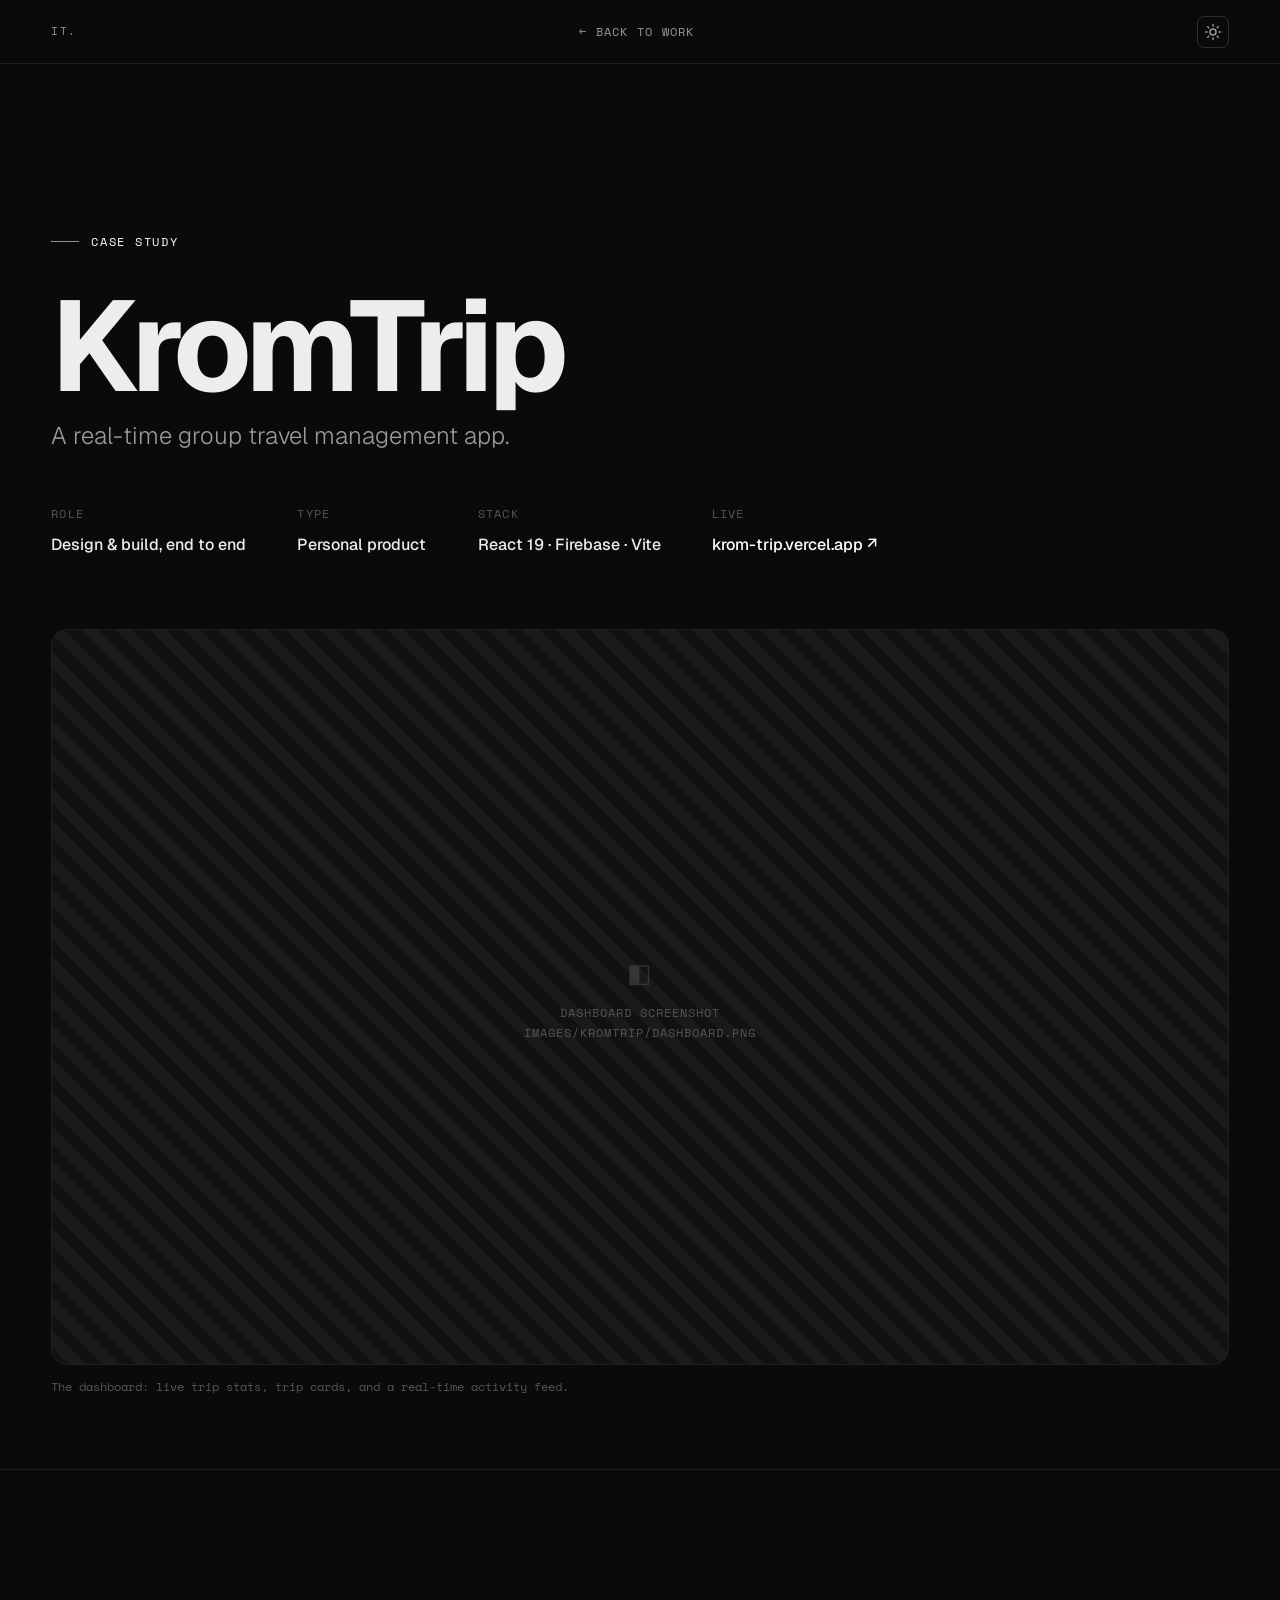
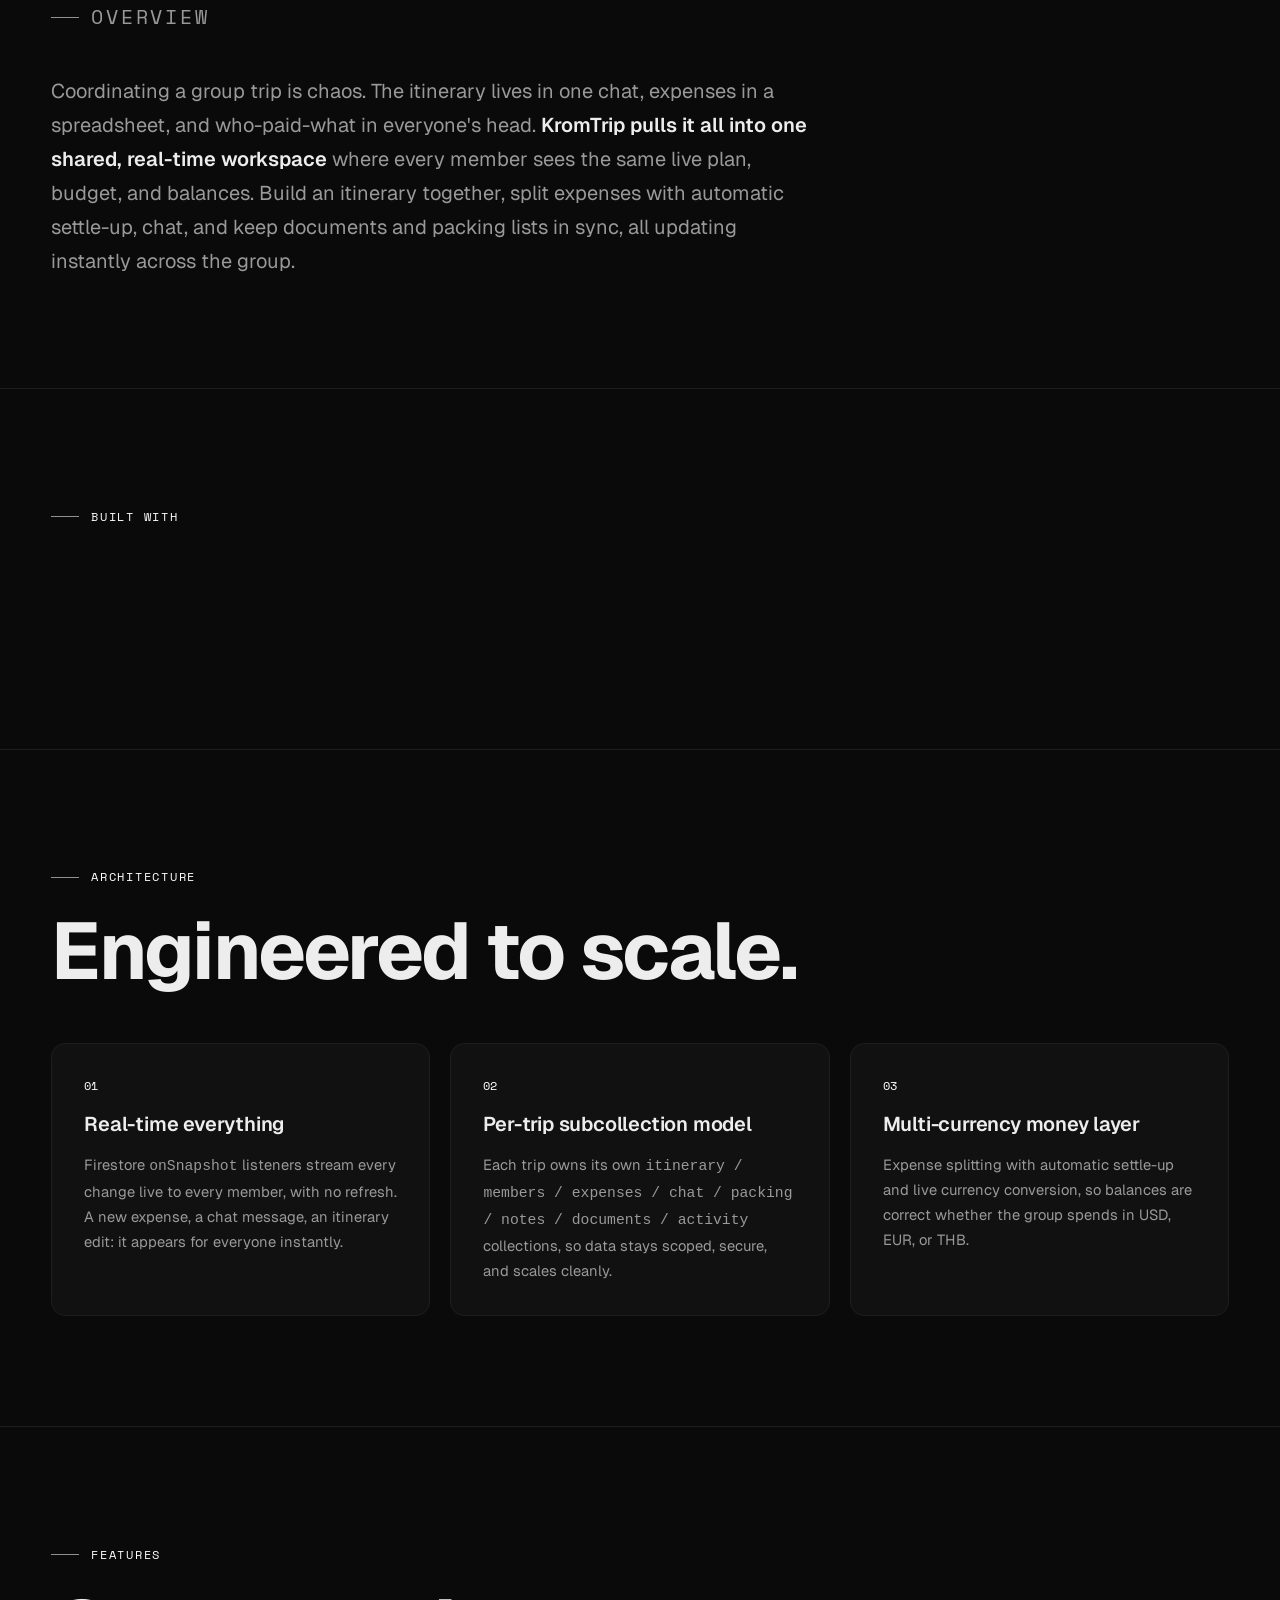
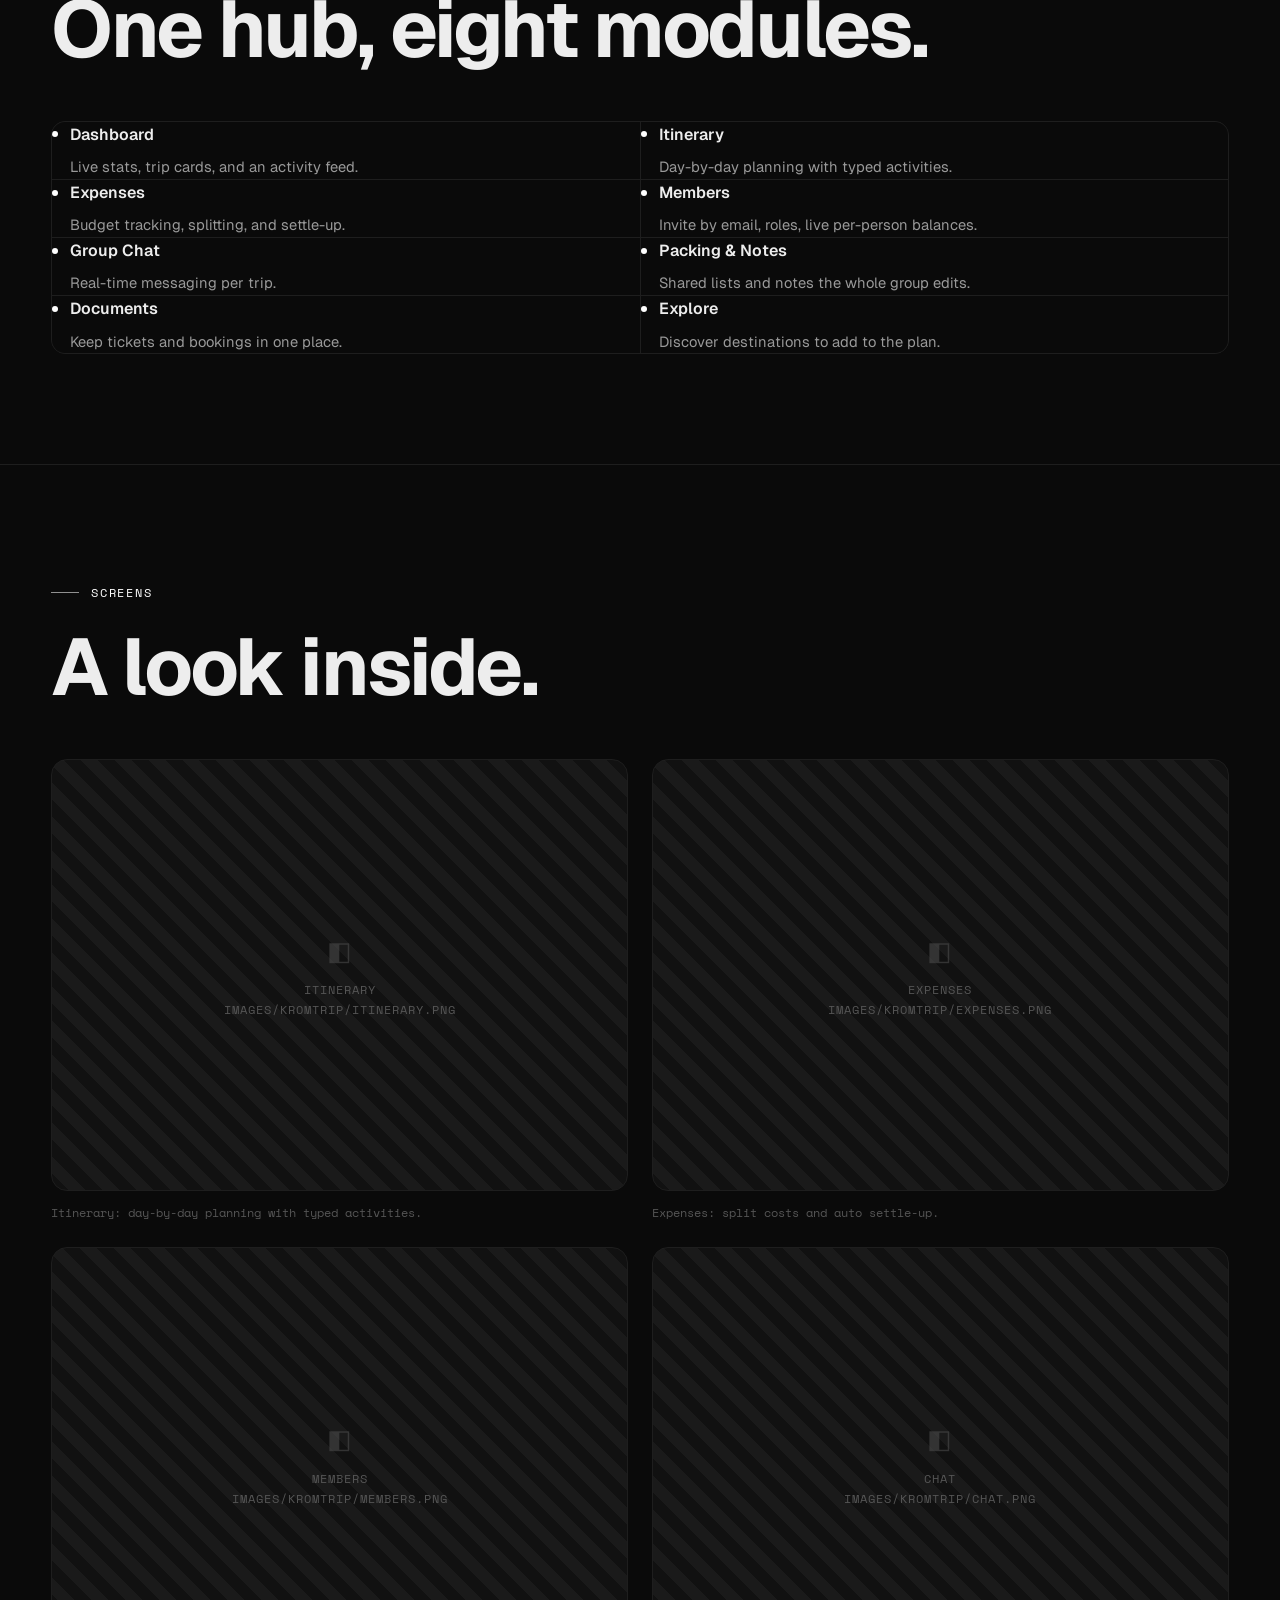
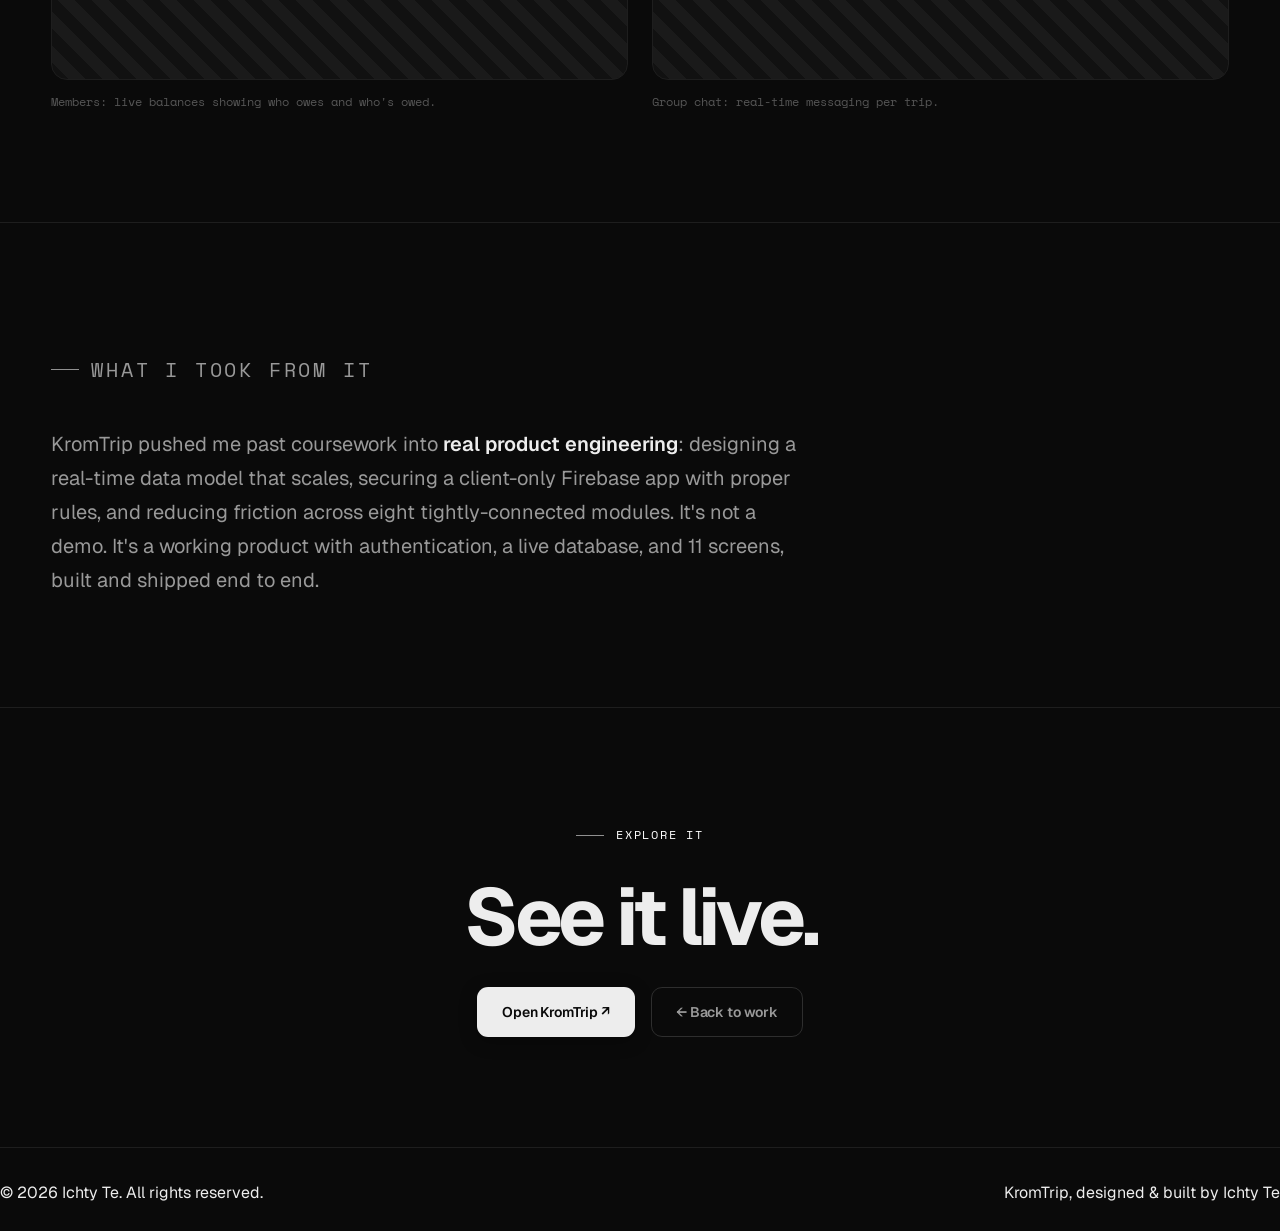
==== commit ae80bdd8: "Make the site black & white only (remove blue accent, desaturate imagery) Replace the steel-blue acc" ====
--- a/kromtrip.html
+++ b/kromtrip.html
@@ -7,7 +7,7 @@
   <title>KromTrip Case Study · Ichty Te</title>
   <meta name="description" content="KromTrip, a real-time group travel management app. A case study by Ichty Te: architecture, features, and design." />
   <meta name="theme-color" content="#0a0a0a" />
-  <link rel="icon" href="data:image/svg+xml,%3Csvg xmlns='http://www.w3.org/2000/svg' viewBox='0 0 64 64'%3E%3Crect width='64' height='64' rx='14' fill='%230a0a0a'/%3E%3Ctext x='50%25' y='52%25' dominant-baseline='middle' text-anchor='middle' font-family='Arial,sans-serif' font-size='30' font-weight='700' fill='%23ededed'%3EIT%3C/text%3E%3Ccircle cx='48' cy='44' r='3' fill='%239fb4d4'/%3E%3C/svg%3E" />
+  <link rel="icon" href="data:image/svg+xml,%3Csvg xmlns='http://www.w3.org/2000/svg' viewBox='0 0 64 64'%3E%3Crect width='64' height='64' rx='14' fill='%230a0a0a'/%3E%3Ctext x='50%25' y='52%25' dominant-baseline='middle' text-anchor='middle' font-family='Arial,sans-serif' font-size='30' font-weight='700' fill='%23ededed'%3EIT%3C/text%3E%3Ccircle cx='48' cy='44' r='3' fill='%23ededed'/%3E%3C/svg%3E" />
 
   <link rel="preconnect" href="https://fonts.googleapis.com">
   <link rel="preconnect" href="https://fonts.gstatic.com" crossorigin>
@@ -64,7 +64,7 @@
       position: absolute; inset: 0; display: grid; place-content: center; gap: 10px;
       text-align: center; color: var(--text-3);
       font-family: var(--font-mono); font-size: var(--t-xs); letter-spacing: 0.08em; text-transform: uppercase;
-      background: repeating-linear-gradient(45deg, transparent 0 12px, rgba(159,180,212,0.04) 12px 24px);
+      background: repeating-linear-gradient(45deg, transparent 0 12px, rgba(255,255,255,0.04) 12px 24px);
     }
     .cs-shot .ph span { font-size: 1.6rem; opacity: 0.5; }
     .cs-shot img { position: absolute; inset: 0; width: 100%; height: 100%; object-fit: cover; z-index: 1; }
--- a/css/styles.css
+++ b/css/styles.css
@@ -14,11 +14,11 @@
   --text-2: #999999;
   --text-3: #555555;
 
-  --accent:      #9fb4d4;
-  --accent-rgb:  159, 180, 212;
-  --accent-dim:  rgba(159, 180, 212, 0.08);
-  --accent-glow: rgba(159, 180, 212, 0.22);
-  --accent-border: rgba(159, 180, 212, 0.28);
+  --accent:      #ffffff;
+  --accent-rgb:  255, 255, 255;
+  --accent-dim:  rgba(255, 255, 255, 0.08);
+  --accent-glow: rgba(255, 255, 255, 0.20);
+  --accent-border: rgba(255, 255, 255, 0.30);
 
   /* keyboard deck + keycaps (theme-aware, matches site surfaces) */
   --deck-face:  linear-gradient(180deg, #161616 0%, #0b0b0b 100%);
@@ -47,8 +47,9 @@
   --s-5:  20px;  --s-6:  24px;  --s-8:  32px;  --s-10: 40px;
   --s-12: 48px;  --s-16: 64px;  --s-20: 80px;  --s-24: 96px;
 
-  --container-max: 1200px;
-  --container-pad: clamp(24px, 5vw, 80px);
+  --container-max: 2600px;
+  --container-pad: clamp(20px, 4vw, 72px);
+  --pgrid:         clamp(20px, 4vw, 72px);
   --section-gap:   clamp(80px, 11vw, 140px);
 
   --ease-out: cubic-bezier(0.16, 1, 0.3, 1);
@@ -60,6 +61,9 @@
 /* RESET */
 *, *::before, *::after { margin: 0; padding: 0; box-sizing: border-box; }
 html { color-scheme: dark; }
+/* Hide the scrollbar (scrolling still works) */
+html { scrollbar-width: none; -ms-overflow-style: none; }
+html::-webkit-scrollbar, body::-webkit-scrollbar { width: 0; height: 0; display: none; }
 html.lenis, html.lenis body { height: auto; }
 .lenis.lenis-smooth { scroll-behavior: auto !important; }
 .lenis.lenis-smooth [data-lenis-prevent] { overscroll-behavior: contain; }
@@ -76,6 +80,13 @@
   -moz-osx-font-smoothing: grayscale;
 }
 img  { display: block; max-width: 100%; }
+
+/* Black & white only: desaturate all content imagery (project shots, design
+   work, profile, and the tech keycaps + their colored faces). */
+.about-photo,
+.project-img,
+.design-img,
+.keycap { filter: grayscale(1); }
 
 /* Page-wide ambient aura — a soft accent glow that trails the cursor across
    every section, tying the whole page together. Sits above the body backdrop
@@ -90,6 +101,29 @@
   transition: opacity 1.2s ease;
 }
 body.loaded .page-aura { opacity: 1; }
+
+/* Background column grid — faint dashed vertical guides, fixed behind content,
+   aligned to the content container (Eva Sanchez style). */
+.bg-grid {
+  position: fixed;
+  top: 0;
+  left: 50%;
+  transform: translateX(-50%);
+  width: min(var(--container-max), calc(100% - var(--container-pad) * 2));
+  height: 100vh;
+  z-index: -1;
+  pointer-events: none;
+  background-image: repeating-linear-gradient(to right,
+    rgba(255, 255, 255, 0.06) 0 1px,
+    transparent 1px calc(100% / 6));
+  -webkit-mask-image: repeating-linear-gradient(to bottom, #000 0 6px, transparent 6px 13px);
+  mask-image: repeating-linear-gradient(to bottom, #000 0 6px, transparent 6px 13px);
+}
+html[data-theme="light"] .bg-grid {
+  background-image: repeating-linear-gradient(to right,
+    rgba(0, 0, 0, 0.07) 0 1px,
+    transparent 1px calc(100% / 6));
+}
 /* A single fixed-size glow blob translated to the cursor. Moving it with
    transform is GPU-composited (no per-frame repaint like a moving gradient). */
 .page-aura::before {
@@ -131,12 +165,11 @@
 
 .big-name {
   font-family: var(--font);
-  font-weight: 800;
+  font-weight: 600;
   font-size: clamp(2.6rem, 13.5vw, 12rem);
   line-height: 1;
   letter-spacing: -0.045em;
   color: var(--text-1);
-  text-transform: uppercase;
   margin: 0;
   white-space: nowrap;
 }
@@ -173,102 +206,75 @@
 }
 
 /* ── LOADER · COUNTER ────────────────────────────────────── */
+/* Editorial loader: identity top row, big real-progress counter anchored where
+   the hero name lands, and a full-bleed progress line at the very bottom. */
 #loader {
   position: fixed;
   inset: 0;
   z-index: 9999;
+  background: var(--bg);
   visibility: visible;
-  background: transparent;
-}
-#loader.hide { pointer-events: none; }
+  opacity: 1;
+  transition: opacity 0.6s var(--ease-out);
+}
+#loader.hide { opacity: 0; pointer-events: none; }
 #loader.gone { visibility: hidden; }
 
-.loader-stage {
-  position: absolute;
-  inset: 0;
-  z-index: 2;
-  display: flex;
-  align-items: center;
-  justify-content: center;
-  transition: opacity 0.45s var(--ease-out);
-}
-#loader.hide .loader-stage { opacity: 0; }
-
-/* centered: label · big counter · progress bar */
-.loader-center {
-  display: flex;
-  flex-direction: column;
-  align-items: center;
-  gap: clamp(18px, 2.6vw, 30px);
-  width: min(440px, 74vw);
-}
-.loader-label {
-  font-family: var(--font-mono);
-  font-size: var(--t-xs);
-  letter-spacing: 0.34em;
+.loader-head {
+  position: absolute;
+  top: 0; left: 0; right: 0;
+  padding: 0.7rem var(--pgrid);
+  display: flex;
+  align-items: center;
+  justify-content: space-between;
+  font-family: var(--font-mono);
+  font-size: 11px;
+  letter-spacing: 0.14em;
   text-transform: uppercase;
-  color: var(--text-3);
-}
-.loader-ellipsis::after { content: ''; animation: loaderDots 1.4s steps(1, end) infinite; }
-@keyframes loaderDots {
-  0%   { content: ''; }
-  25%  { content: '.'; }
-  50%  { content: '..'; }
-  75%  { content: '...'; }
-}
+  color: var(--text-2);
+}
+.loader-status { color: var(--text-3); }
+
+/* Big count sits exactly where the hero name is handed off to. */
 .loader-count {
+  position: absolute;
+  left: var(--pgrid);
+  bottom: var(--name-bottom);
   display: flex;
   align-items: flex-start;
   font-family: var(--font);
-  font-weight: 800;
-  font-size: clamp(4.5rem, 15vw, 11rem);
-  line-height: 0.9;
-  letter-spacing: -0.04em;
+  font-weight: 600;
+  font-size: clamp(2.6rem, 13.5vw, 12rem);
+  line-height: 1;
+  letter-spacing: -0.045em;
   color: var(--text-1);
 }
 #loader-number { font-variant-numeric: tabular-nums; }
 .loader-pct {
   font-size: 0.26em;
-  font-weight: 600;
+  font-weight: 500;
   color: var(--accent);
-  margin-top: 0.5em;
-  margin-left: 0.15em;
-}
+  margin-top: 0.35em;
+  margin-left: 0.12em;
+}
+
 .loader-bar {
-  width: 100%;
+  position: absolute;
+  left: 0; right: 0; bottom: 0;
   height: 2px;
   background: var(--border);
-  border-radius: 2px;
-  overflow: hidden;
 }
 .loader-bar-fill {
   display: block;
   height: 100%;
   width: 0%;
   background: var(--accent);
-  transition: width 0.25s var(--ease-out);
-}
-
-/* Panel-wipe reveal */
-.loader-panels { position: fixed; inset: 0; z-index: 1; display: flex; }
-.loader-panels span {
-  flex: 1;
-  background: var(--bg);
-  transform: translateY(0);
-  transition: transform 0.8s var(--ease-out);
-}
-#loader.hide .loader-panels span { transform: translateY(-101%); }
-#loader.hide .loader-panels span:nth-child(1) { transition-delay: 0.00s; }
-#loader.hide .loader-panels span:nth-child(2) { transition-delay: 0.06s; }
-#loader.hide .loader-panels span:nth-child(3) { transition-delay: 0.12s; }
-#loader.hide .loader-panels span:nth-child(4) { transition-delay: 0.18s; }
-#loader.hide .loader-panels span:nth-child(5) { transition-delay: 0.24s; }
+  transition: width 0.3s var(--ease-out);
+}
 
 @media (prefers-reduced-motion: reduce) {
-  .loader-ellipsis::after { animation: none; }
+  #loader { transition: none; }
   .loader-bar-fill { transition: none; }
-  .loader-panels span { transition: none; }
-  #loader.hide .loader-panels span { transform: translateY(-101%); }
 }
 
 /* ── NAVBAR ──────────────────────────────────────────────── */
@@ -277,78 +283,54 @@
   top: 0; left: 0;
   width: 100%;
   z-index: 1000;
-  border-bottom: 1px solid transparent;
-  transition: background var(--dur-med), border-color var(--dur-med);
-}
-/* Background sits on the inner pill, not the full bar */
+}
+/* A gradient from the background color down to transparent, so content
+   dissolves under the nav instead of hitting a hard blurred bar. */
+.site-header::before {
+  content: "";
+  position: absolute;
+  inset: 0 0 auto 0;
+  height: 128px;
+  z-index: -1;
+  pointer-events: none;
+  background: linear-gradient(to bottom,
+    var(--bg) 0%,
+    color-mix(in srgb, var(--bg) 68%, transparent) 44%,
+    transparent 100%);
+}
 .nav-inner {
+  position: relative;
   max-width: var(--container-max);
+  width: 100%;
   margin: 0 auto;
-  padding: 0 var(--container-pad);
-  height: 64px;
+  padding: 0.7rem var(--pgrid);
   display: flex;
   align-items: center;
   justify-content: space-between;
-  border: 1px solid transparent;
-  border-radius: 0;
-  transition: max-width var(--dur-med) var(--ease-out),
-              height var(--dur-med) var(--ease-out),
-              margin var(--dur-med) var(--ease-out),
-              padding var(--dur-med) var(--ease-out),
-              background var(--dur-med), border-color var(--dur-med),
-              border-radius var(--dur-med), box-shadow var(--dur-med);
-}
-/* On scroll: condense into a smaller floating pill pulled in from the sides */
-.site-header.scrolled .nav-inner {
-  max-width: 880px;
-  height: 52px;
-  margin-top: var(--s-3);
-  padding: 0 var(--s-4) 0 var(--s-6);
-  background: rgba(10, 10, 10, 0.7);
-  backdrop-filter: blur(20px) saturate(180%);
-  -webkit-backdrop-filter: blur(20px) saturate(180%);
-  border-color: var(--border);
-  border-radius: 999px;
-  box-shadow: 0 10px 34px rgba(0, 0, 0, 0.28);
-}
-html[data-theme="light"] .site-header.scrolled .nav-inner {
-  background: rgba(247, 246, 243, 0.72);
-  box-shadow: 0 10px 34px rgba(0, 0, 0, 0.10);
-}
-/* Slightly smaller logo when condensed */
-.site-header.scrolled .nav-logo { font-size: var(--t-base); }
-
-/* Desktop: floating glass pill nav (always detached) */
-@media (min-width: 769px) {
-  .nav-inner {
-    margin: var(--s-4) auto 0;
-    max-width: 1080px;
-    height: 58px;
-    padding: 0 var(--s-3) 0 var(--s-6);
-    border-color: var(--border);
-    border-radius: 999px;
-    background: rgba(10, 10, 10, 0.5);
-    backdrop-filter: blur(14px) saturate(160%);
-    -webkit-backdrop-filter: blur(14px) saturate(160%);
-    box-shadow: 0 12px 34px rgba(0, 0, 0, 0.22);
-  }
-  html[data-theme="light"] .nav-inner {
-    background: rgba(247, 246, 243, 0.55);
-    box-shadow: 0 12px 34px rgba(0, 0, 0, 0.08);
-  }
-  /* active link gets a soft pill instead of just an underline */
-  .nav-link.active { background: var(--accent-dim); border-radius: 999px; }
-  .nav-link.active::before { display: none; }
-}
+  z-index: 54;
+  line-height: 1.27;
+  pointer-events: none;
+}
+/* Row itself is click-through (lets the aura/spotlight see the cursor even
+   over the header); the actual interactive pieces opt back in. */
+.nav-inner > * { pointer-events: auto; }
+
+/* Left identity: name + live local time. Name matches the nav-link font. */
 .nav-logo {
-  font-size: var(--t-lg);
-  font-weight: 700;
-  letter-spacing: -0.02em;
+  display: inline-flex;
+  align-items: baseline;
+  gap: var(--s-3);
+  font-family: var(--font-mono);
+  font-size: 11px;
+  font-weight: 400;
+  letter-spacing: 0.14em;
+  text-transform: uppercase;
   text-decoration: none;
-  color: var(--text-1);
+  color: var(--text-2);
   transition: color var(--dur-fast);
 }
-.nav-logo:hover { color: var(--accent); }
+.nav-logo .nav-id { color: var(--text-2); }
+.nav-logo:hover .nav-id { color: var(--accent); }
 
 .nav-links {
   display: flex;
@@ -365,12 +347,12 @@
   justify-content: center;
   overflow: visible;
   font-family: var(--font-mono);
-  font-size: var(--t-xs);
+  font-size: 11px;
   font-weight: 400;
   letter-spacing: 0.14em;
   text-transform: uppercase;
-  color: var(--text-2);
-  padding: var(--s-2) var(--s-4);
+  color: var(--text-1);
+  padding: var(--s-2) var(--s-3);
 }
 .nav-link span {
   display: block;
@@ -394,9 +376,10 @@
 .nav-cta {
   color: var(--bg) !important;
   background: var(--text-1) !important;
-  padding: var(--s-2) var(--s-5) !important;
-  border-radius: 6px;
-  font-family: var(--font-mono);
+  padding: 7px 14px !important;
+  border-radius: 5px;
+  font-family: var(--font-mono);
+  font-size: 11px;
   font-weight: 500 !important;
   letter-spacing: 0.1em;
   text-transform: uppercase;
@@ -542,7 +525,7 @@
   bottom: var(--name-bottom);
   z-index: 2;
 }
-.hero-name { margin: 0; cursor: pointer; }
+.hero-name { margin: 0; }
 .hero-kicker {
   display: flex;
   align-items: center;
@@ -591,6 +574,15 @@
   margin: 0;
   flex-shrink: 0;
 }
+/* Minimalist two-line subtitle under the name */
+.hero-subtitle {
+  margin: 0;
+  font-size: var(--t-lg);
+  font-weight: 400;
+  line-height: 1.5;
+  letter-spacing: -0.01em;
+  color: var(--text-1);
+}
 
 /* CTAs sit near the bottom */
 .hero-ctas {
@@ -606,9 +598,9 @@
   font-size: var(--t-xs);
   letter-spacing: 0.18em;
   text-transform: uppercase;
-  color: var(--text-3);
-}
-.hero-tag i { color: var(--accent); font-style: normal; padding: 0 0.15em; }
+  color: var(--text-1);
+}
+.hero-tag i { color: var(--text-3); font-style: normal; padding: 0 0.15em; }
 
 /* rotating role line */
 .hero-roleline {
@@ -655,31 +647,54 @@
   gap: var(--s-4);
   flex-wrap: wrap;
 }
-.btn-arrow { display: inline-block; transition: transform var(--dur-fast) var(--ease-out); }
-.btn:hover .btn-arrow { transform: translate(2px, -2px); }
-
-/* Buttons */
+.btn-arrow { display: inline-block; transition: transform 0.35s var(--ease-out); }
+.btn:hover .btn-arrow { transform: translate(3px, -3px); }
+
+/* Buttons — a clear hierarchy: one solid primary that carries weight, and
+   quieter outline secondaries that recede until hovered. Uniform height keeps
+   the row precisely aligned. */
 .btn {
   display: inline-flex;
   align-items: center;
-  gap: var(--s-2);
-  padding: calc(var(--s-4) - 2px) var(--s-8);
-  border-radius: 8px;
-  font-size: var(--t-sm);
+  justify-content: center;
+  gap: 8px;
+  height: 50px;
+  padding: 0 24px;
+  border-radius: 11px;
+  border: 1px solid transparent;
+  font-family: var(--font);
+  font-size: 14px;
   font-weight: 600;
+  letter-spacing: -0.01em;
   text-decoration: none;
-  transition: background var(--dur-fast), color var(--dur-fast),
-              box-shadow var(--dur-fast), transform var(--dur-fast);
-}
-.btn:hover { transform: translateY(-2px); }
-.btn-primary { background: var(--text-1); color: var(--bg); }
-.btn-primary:hover { background: var(--accent); box-shadow: 0 0 28px var(--accent-glow); }
+  white-space: nowrap;
+  transition: transform 0.3s var(--ease-out), box-shadow 0.35s ease,
+              background 0.3s ease, border-color 0.3s ease, color 0.3s ease;
+}
+.btn:active { transform: scale(0.98); }
+
+/* Primary — the dominant action */
+.btn-primary {
+  background: var(--text-1);
+  color: var(--bg);
+  box-shadow: 0 4px 18px rgba(0, 0, 0, 0.30);
+}
+.btn-primary:hover {
+  transform: translateY(-2px);
+  box-shadow: 0 12px 30px var(--accent-glow);
+}
+
+/* Secondary — muted outline that steps forward on hover */
 .btn-ghost {
   background: transparent;
-  color: var(--text-1);
-  border: 1px solid var(--border-strong);
-}
-.btn-ghost:hover { background: var(--surface-raised); border-color: var(--text-3); }
+  color: var(--text-2);
+  border-color: var(--border-strong);
+}
+.btn-ghost:hover {
+  color: var(--text-1);
+  border-color: var(--accent-border);
+  background: color-mix(in srgb, var(--accent) 7%, transparent);
+}
 
 /* bottom foot row — pinned to the bottom of the hero */
 .hero-foot {
@@ -690,56 +705,51 @@
   z-index: 2;
   display: flex;
   align-items: center;
-  justify-content: space-between;
+  justify-content: flex-end;
   gap: var(--s-4);
 }
+/* Scroll hint centered in the row */
 .hero-scroll {
+  position: absolute;
+  left: 50%;
+  top: 50%;
+  transform: translate(-50%, -50%);
   display: inline-flex;
   align-items: center;
   gap: var(--s-3);
   text-decoration: none;
 }
-.scroll-line {
-  width: 44px; height: 1px;
-  background: var(--border-strong);
-  position: relative;
-  overflow: hidden;
-}
-.scroll-line::after {
-  content: "";
-  position: absolute; inset: 0;
-  background: var(--accent);
-  transform: translateX(-100%);
-  animation: scrollLine 2.2s ease-in-out infinite;
-}
-@keyframes scrollLine {
-  0%   { transform: translateX(-100%); }
-  50%  { transform: translateX(0); }
-  100% { transform: translateX(100%); }
-}
 .scroll-label {
   font-size: var(--t-xs);
   font-family: var(--font-mono);
-  color: var(--text-3);
+  color: var(--text-1);
   letter-spacing: 0.12em;
   text-transform: uppercase;
   transition: color var(--dur-fast);
 }
-.hero-scroll:hover .scroll-label { color: var(--text-1); }
+.hero-scroll:hover .scroll-label { color: var(--accent); }
 .hero-socials {
   display: flex;
   gap: var(--s-5);
   font-family: var(--font-mono);
   font-size: var(--t-xs);
+  letter-spacing: 0.08em;
   text-transform: uppercase;
-  letter-spacing: 0.08em;
 }
 .hero-socials a {
-  color: var(--text-3);
+  display: inline-flex;
+  align-items: center;
+  gap: 6px;
+  color: var(--text-2);
   text-decoration: none;
   transition: color var(--dur-fast);
 }
 .hero-socials a:hover { color: var(--accent); }
+.social-arrow {
+  display: inline-block;
+  transition: transform var(--dur-fast) var(--ease-out);
+}
+.hero-socials a:hover .social-arrow { transform: translate(2px, -2px); }
 
 /* ── SHARED SECTION ELEMENTS ─────────────────────────────── */
 .label {
@@ -1092,7 +1102,6 @@
 /* ── Animated underline on text links (feels alive) ──────── */
 .contact-email,
 .social-link,
-.hero-socials a,
 .edu-school {
   background-image: linear-gradient(var(--accent), var(--accent));
   background-size: 0% 1px;
@@ -1101,8 +1110,7 @@
   transition: background-size 0.4s var(--ease-out), color var(--dur-fast);
 }
 .contact-email:hover,
-.social-link:hover,
-.hero-socials a:hover { background-size: 100% 1px; color: var(--accent); }
+.social-link:hover { background-size: 100% 1px; color: var(--accent); }
 .keycap-tip {
   position: absolute;
   bottom: calc(100% + 10px);
@@ -1161,7 +1169,7 @@
 .project-award {
   position: absolute;
   top: var(--s-4); left: var(--s-4);
-  background: rgba(159,180,212,0.95);
+  background: rgba(255,255,255,0.95);
   color: #0a0a0a;
   font-size: var(--t-xs);
   font-weight: 700;
@@ -1602,7 +1610,7 @@
   opacity: 0;
   background: radial-gradient(
     420px circle at var(--mx, 50%) var(--my, 40%),
-    rgba(159, 180, 212, 0.10),
+    rgba(255, 255, 255, 0.10),
     transparent 70%
   );
   transition: opacity 0.6s var(--ease-out);
@@ -1650,22 +1658,9 @@
 /* ── RESPONSIVE: MOBILE ──────────────────────────────────── */
 @media (max-width: 768px) {
   .hamburger { display: flex; }
-  /* Floating pill nav on mobile. NO backdrop-filter — it would trap the
-     fixed overlay menu — so use a more opaque background instead. */
   .nav-inner {
-    margin: var(--s-3) auto 0;
-    max-width: calc(100% - var(--s-8));
-    height: 54px;
-    padding: 0 var(--s-2) 0 var(--s-5);
-    border: 1px solid var(--border);
-    border-radius: 999px;
-    background: rgba(10, 10, 10, 0.9);
-    box-shadow: 0 8px 24px rgba(0, 0, 0, 0.32);
+    padding: 0.7rem var(--pgrid);
   }
-  html[data-theme="light"] .nav-inner { background: rgba(247, 246, 243, 0.92); }
-  .site-header.scrolled .nav-inner { background: rgba(10, 10, 10, 0.96); }
-  html[data-theme="light"] .site-header.scrolled .nav-inner { background: rgba(247, 246, 243, 0.96); }
-  .site-header.scrolled .nav-logo { font-size: var(--t-lg); }
 
   /* Full-screen overlay menu */
   .nav-links {
@@ -1798,9 +1793,8 @@
   .hero-ctas { order: 4; display: flex; flex-wrap: wrap; gap: var(--s-4); }
   .hero-foot { order: 5; margin-top: var(--s-8); }
   .big-name  { font-size: clamp(2.4rem, 12.5vw, 6rem); }  /* eased off the edges */
-  /* loader matches the flow name position on small screens */
-  .loader-stage { display: flex; flex-direction: column; justify-content: center; }
-  .loader-name  { position: static; }
+  /* loader count matches the smaller hero name size */
+  .loader-count { font-size: clamp(2.4rem, 12.5vw, 6rem); }
 }
 
 /* ── HERO: small screens ─────────────────────────────────── */
@@ -1842,7 +1836,6 @@
   body.loaded .hero-statement,
   body.loaded .hero-ctas,
   body.loaded .hero-foot { opacity: 1 !important; animation: none !important; transform: none !important; }
-  .loader-name .bn-text { transform: none !important; }
   .hero-rotator .rot-word { transform: none !important; opacity: 1 !important; }
   .tilt { transform: none !important; }
 }
@@ -1864,11 +1857,11 @@
   --text-2: #5c574e;
   --text-3: #9a9388;
 
-  --accent:        #4f6785;
-  --accent-rgb:    79, 103, 133;
-  --accent-dim:    rgba(79, 103, 133, 0.10);
-  --accent-glow:   rgba(79, 103, 133, 0.28);
-  --accent-border: rgba(79, 103, 133, 0.35);
+  --accent:        #111111;
+  --accent-rgb:    17, 17, 17;
+  --accent-dim:    rgba(17, 17, 17, 0.08);
+  --accent-glow:   rgba(17, 17, 17, 0.16);
+  --accent-border: rgba(17, 17, 17, 0.30);
 
   /* keyboard deck + keycaps — light */
   --deck-face:  linear-gradient(180deg, #e9e6df 0%, #d4cfc4 100%);
@@ -1913,21 +1906,21 @@
 }
 .nav-menu-foot { display: none; }
 
-/* live local time in the nav */
+/* live local time in the nav identity */
 .nav-time {
   font-family: var(--font-mono);
   font-size: var(--t-xs);
   font-variant-numeric: tabular-nums;
-  letter-spacing: 0.08em;
+  letter-spacing: 0.12em;
+  text-transform: uppercase;
   color: var(--text-2);
-  padding-right: var(--s-2);
 }
 .theme-toggle {
   display: inline-flex;
   align-items: center;
   justify-content: center;
-  width: 38px; height: 38px;
-  border-radius: 8px;
+  width: 32px; height: 32px;
+  border-radius: 7px;
   color: var(--text-2);
   border: 1px solid var(--border-strong);
   background: transparent;
@@ -2002,7 +1995,7 @@
 .hero-aura::after {
   width: 38vw; height: 38vw;
   right: -6vw; bottom: -10vw;
-  background: radial-gradient(circle, rgba(159, 180, 212, 0.10), transparent 62%);
+  background: radial-gradient(circle, rgba(255, 255, 255, 0.10), transparent 62%);
   opacity: 0.6;
   animation: aura2 23s ease-in-out infinite alternate;
 }
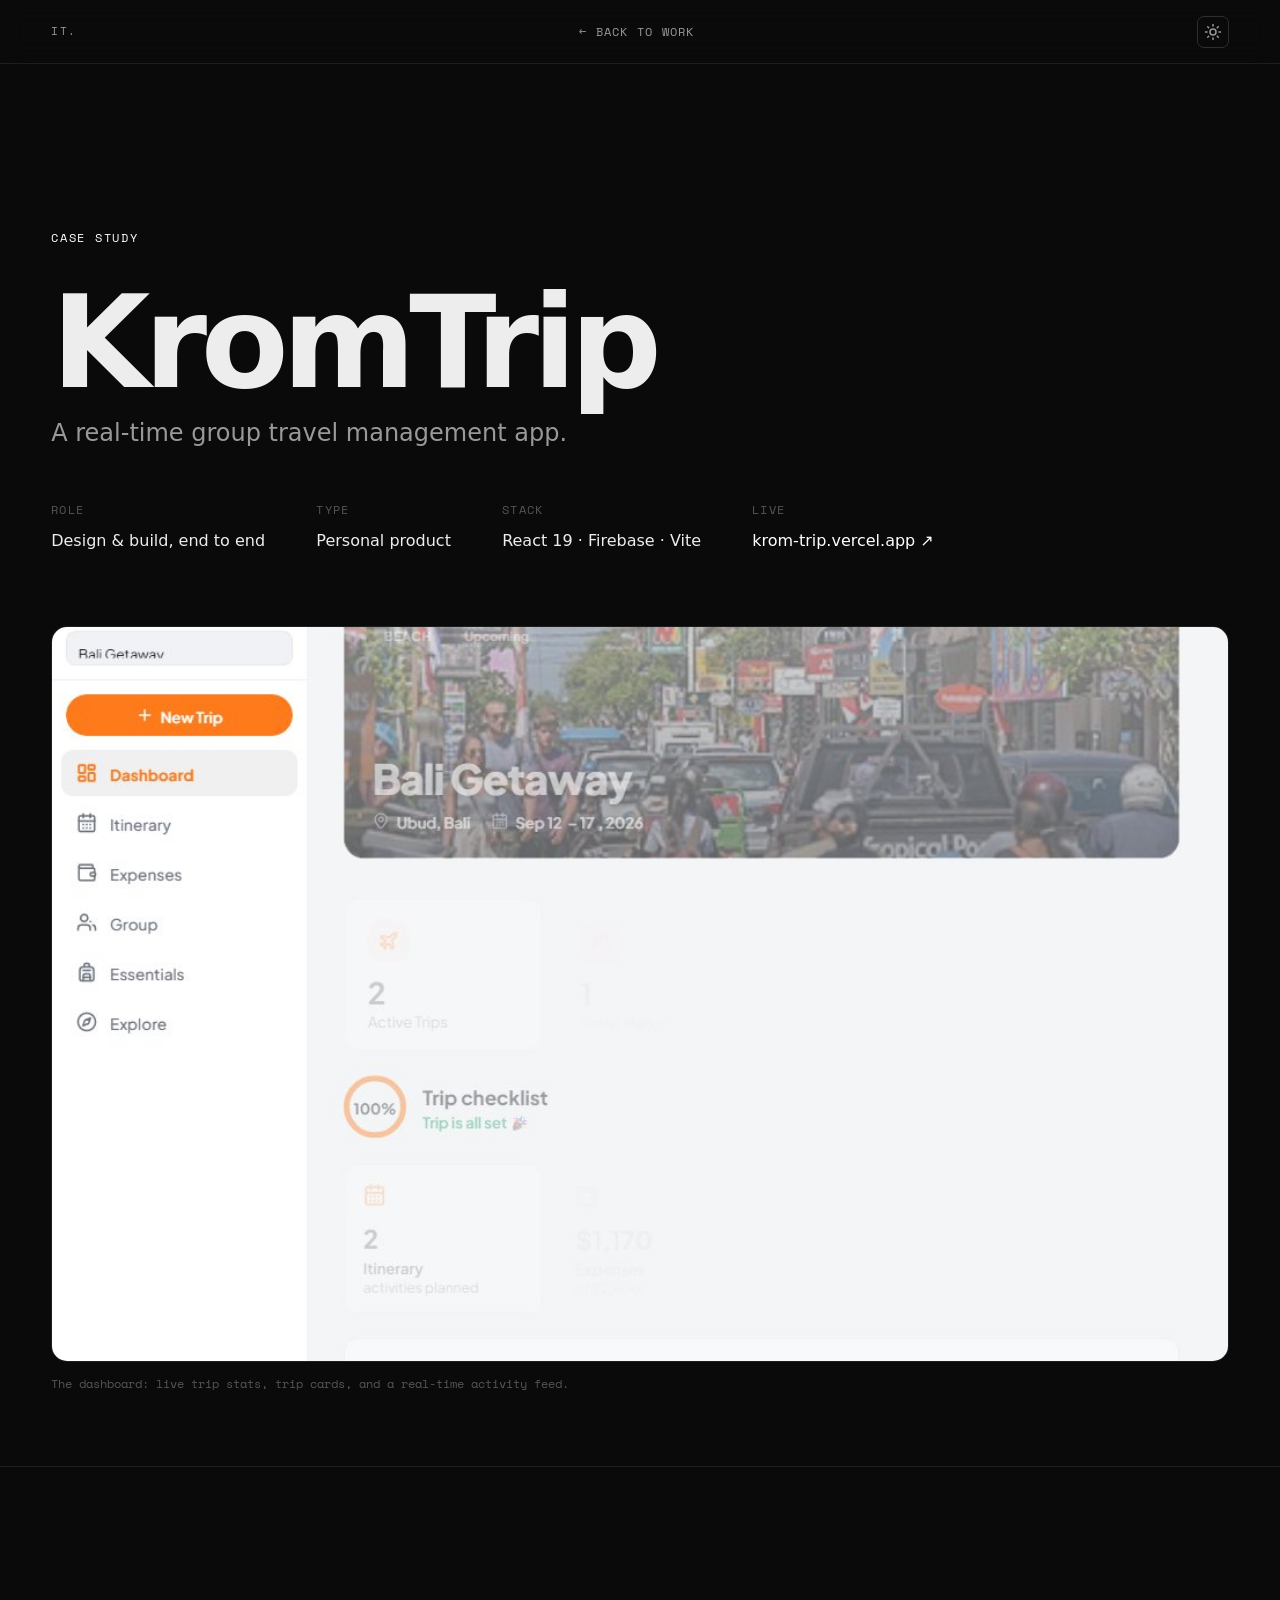
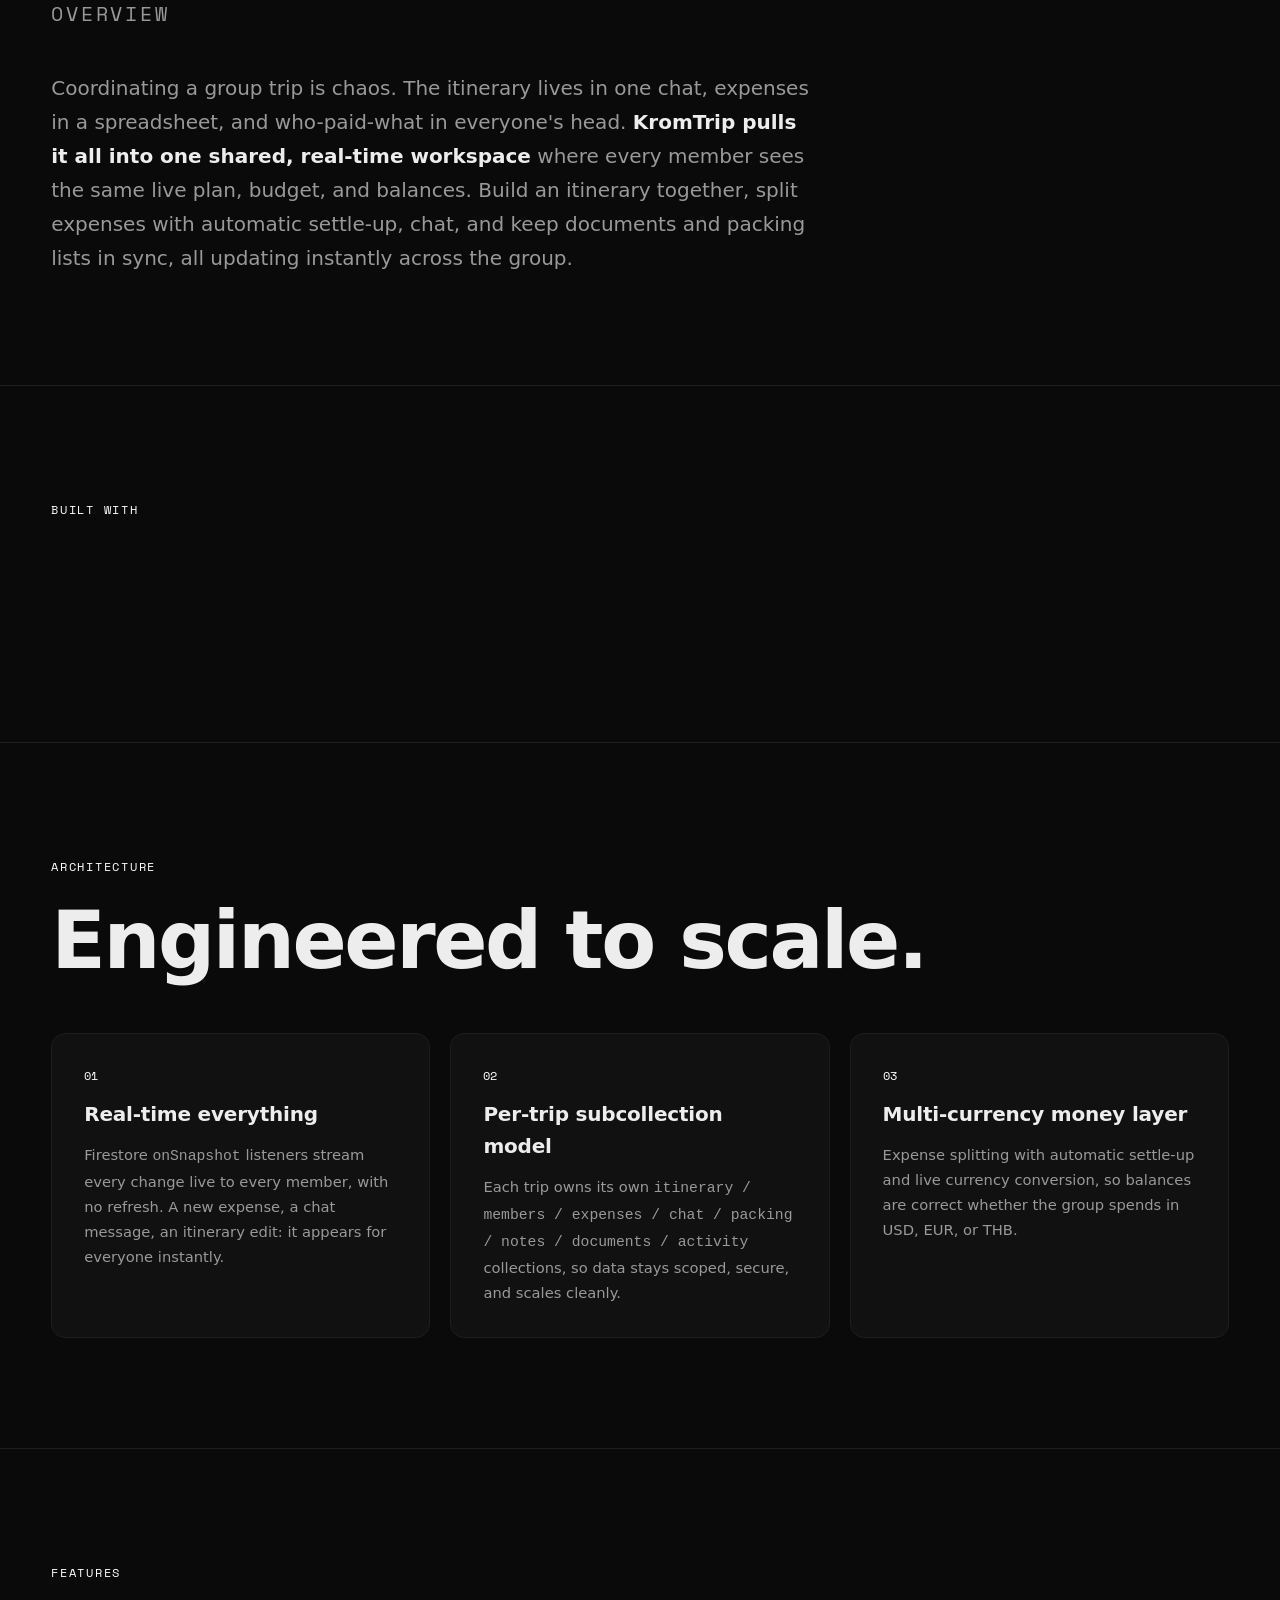
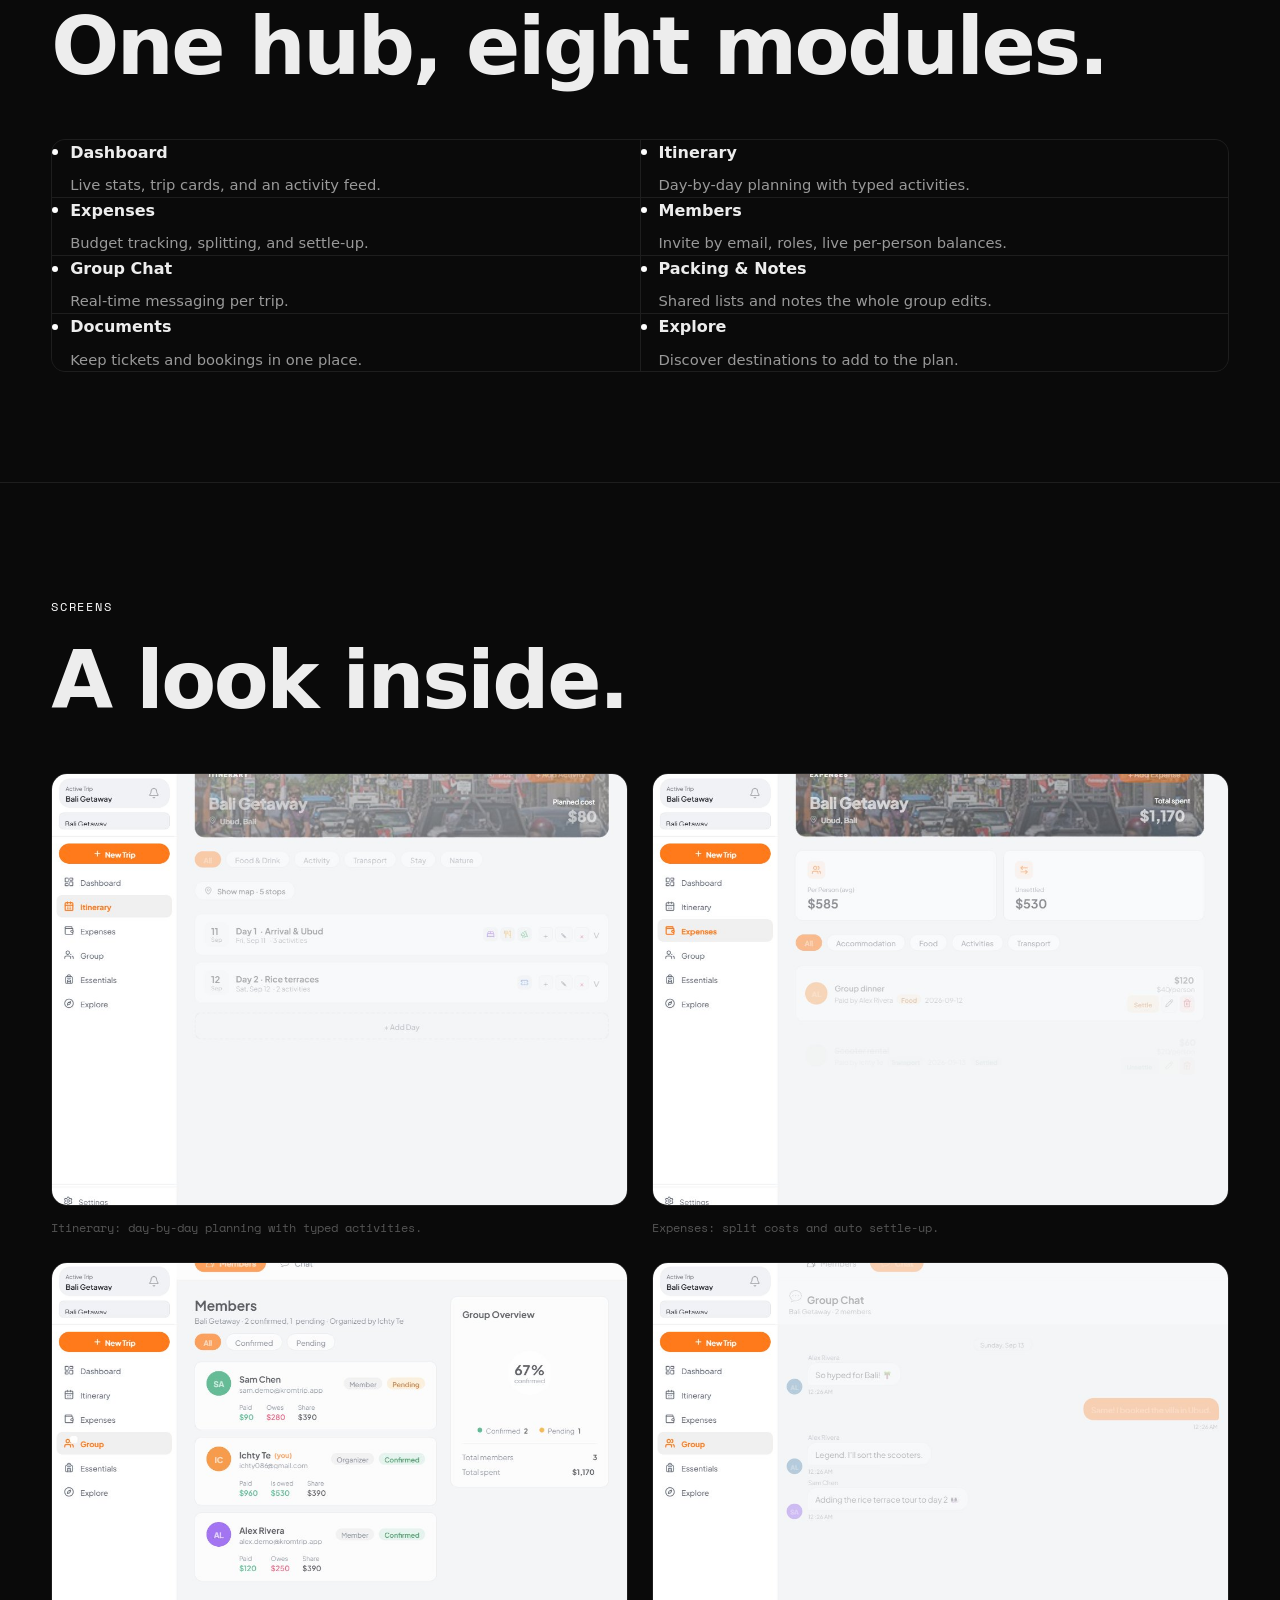
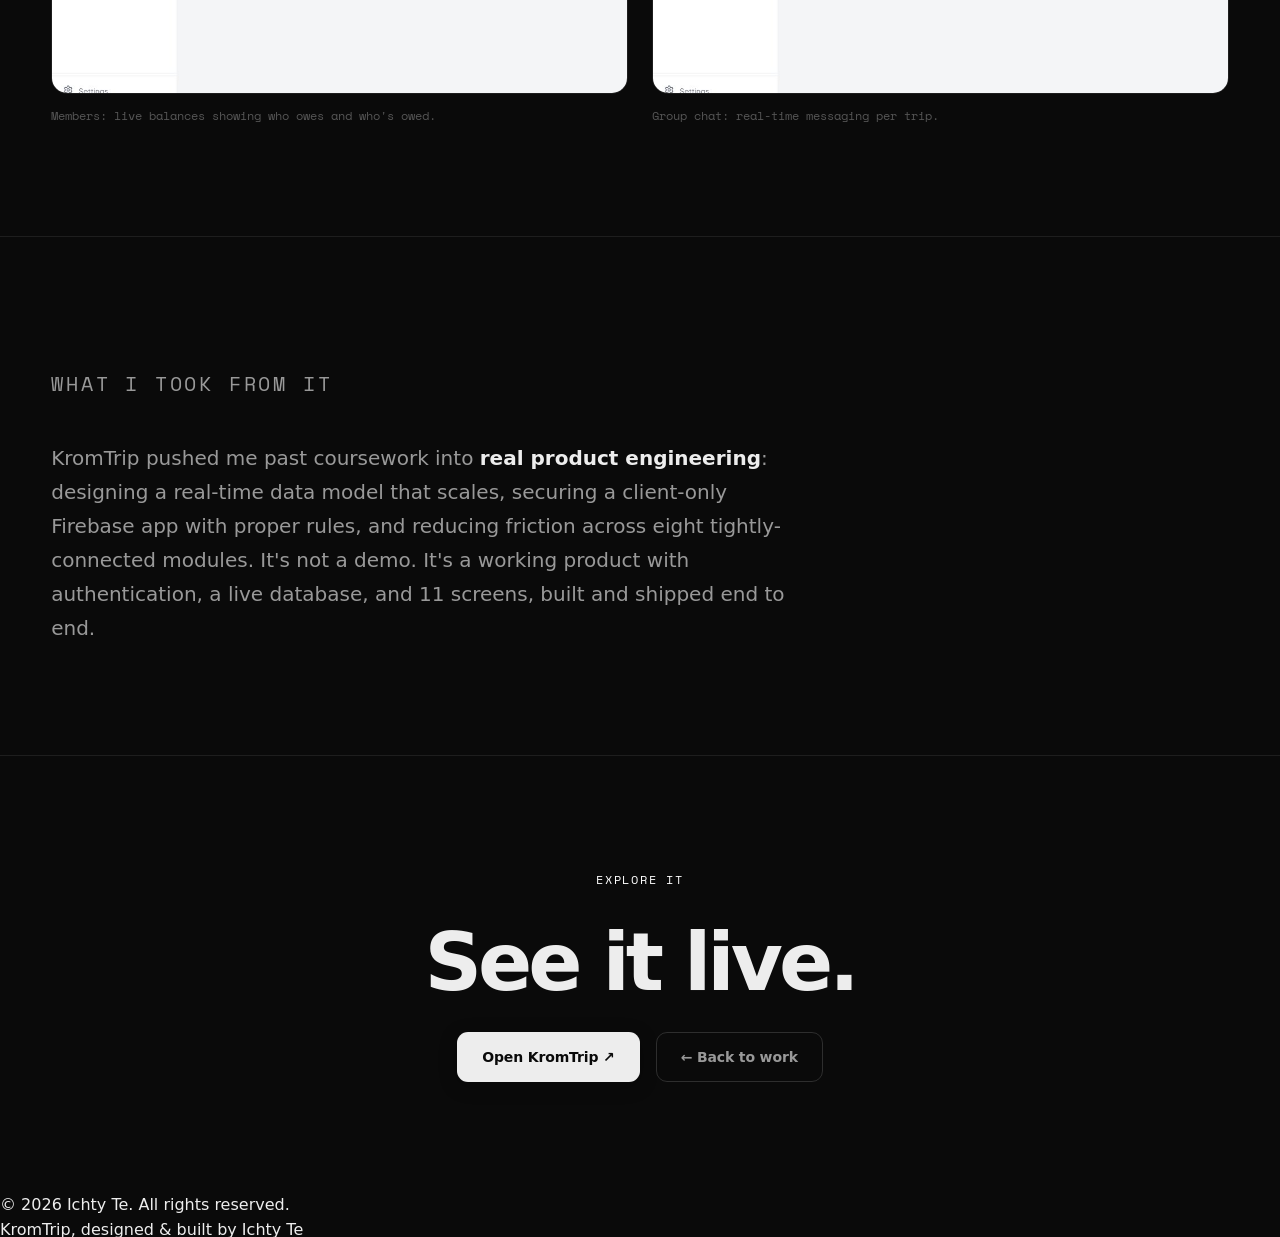
==== commit fa2dba12: "Add real app screenshots to KromTrip case study and NASA card Capture the five KromTrip screens (das" ====
--- a/kromtrip.html
+++ b/kromtrip.html
@@ -11,7 +11,7 @@
 
   <link rel="preconnect" href="https://fonts.googleapis.com">
   <link rel="preconnect" href="https://fonts.gstatic.com" crossorigin>
-  <link href="https://fonts.googleapis.com/css2?family=Geist:wght@300..800&family=Space+Mono:wght@400;700&display=swap" rel="stylesheet">
+  <link href="https://fonts.googleapis.com/css2?family=Inter:wght@300..800&family=Space+Mono:wght@400;700&display=swap" rel="stylesheet">
 
   <link rel="stylesheet" href="css/styles.css" />
 
@@ -136,8 +136,8 @@
       <div class="container cs-hero-shot cs-reveal">
         <figure class="cs-fig">
           <div class="cs-shot">
-            <div class="ph"><span>◧</span>Dashboard screenshot<br>images/kromtrip/dashboard.png</div>
-            <img src="images/kromtrip/dashboard.png" alt="KromTrip dashboard" loading="lazy" onerror="this.remove()">
+            <div class="ph"><span>◧</span>Dashboard screenshot<br>images/kromtrip/dashboard.jpg</div>
+            <img src="images/kromtrip/dashboard.jpg" alt="KromTrip dashboard" loading="lazy" onerror="this.remove()">
           </div>
           <figcaption>The dashboard: live trip stats, trip cards, and a real-time activity feed.</figcaption>
         </figure>
@@ -234,29 +234,29 @@
         <div class="cs-gallery">
           <figure class="cs-fig cs-reveal">
             <div class="cs-shot tall">
-              <div class="ph"><span>◧</span>Itinerary<br>images/kromtrip/itinerary.png</div>
-              <img src="images/kromtrip/itinerary.png" alt="KromTrip itinerary" loading="lazy" onerror="this.remove()">
+              <div class="ph"><span>◧</span>Itinerary<br>images/kromtrip/itinerary.jpg</div>
+              <img src="images/kromtrip/itinerary.jpg" alt="KromTrip itinerary" loading="lazy" onerror="this.remove()">
             </div>
             <figcaption>Itinerary: day-by-day planning with typed activities.</figcaption>
           </figure>
           <figure class="cs-fig cs-reveal">
             <div class="cs-shot tall">
-              <div class="ph"><span>◧</span>Expenses<br>images/kromtrip/expenses.png</div>
-              <img src="images/kromtrip/expenses.png" alt="KromTrip expenses" loading="lazy" onerror="this.remove()">
+              <div class="ph"><span>◧</span>Expenses<br>images/kromtrip/expenses.jpg</div>
+              <img src="images/kromtrip/expenses.jpg" alt="KromTrip expenses" loading="lazy" onerror="this.remove()">
             </div>
             <figcaption>Expenses: split costs and auto settle-up.</figcaption>
           </figure>
           <figure class="cs-fig cs-reveal">
             <div class="cs-shot tall">
-              <div class="ph"><span>◧</span>Members<br>images/kromtrip/members.png</div>
-              <img src="images/kromtrip/members.png" alt="KromTrip members" loading="lazy" onerror="this.remove()">
+              <div class="ph"><span>◧</span>Members<br>images/kromtrip/members.jpg</div>
+              <img src="images/kromtrip/members.jpg" alt="KromTrip members" loading="lazy" onerror="this.remove()">
             </div>
             <figcaption>Members: live balances showing who owes and who's owed.</figcaption>
           </figure>
           <figure class="cs-fig cs-reveal">
             <div class="cs-shot tall">
-              <div class="ph"><span>◧</span>Chat<br>images/kromtrip/chat.png</div>
-              <img src="images/kromtrip/chat.png" alt="KromTrip chat" loading="lazy" onerror="this.remove()">
+              <div class="ph"><span>◧</span>Chat<br>images/kromtrip/chat.jpg</div>
+              <img src="images/kromtrip/chat.jpg" alt="KromTrip chat" loading="lazy" onerror="this.remove()">
             </div>
             <figcaption>Group chat: real-time messaging per trip.</figcaption>
           </figure>
--- a/css/styles.css
+++ b/css/styles.css
@@ -81,13 +81,6 @@
 }
 img  { display: block; max-width: 100%; }
 
-/* Black & white only: desaturate all content imagery (project shots, design
-   work, profile, and the tech keycaps + their colored faces). */
-.about-photo,
-.project-img,
-.design-img,
-.keycap { filter: grayscale(1); }
-
 /* Page-wide ambient aura — a soft accent glow that trails the cursor across
    every section, tying the whole page together. Sits above the body backdrop
    but behind all content (transparent sections let it bleed through). */
@@ -104,26 +97,6 @@
 
 /* Background column grid — faint dashed vertical guides, fixed behind content,
    aligned to the content container (Eva Sanchez style). */
-.bg-grid {
-  position: fixed;
-  top: 0;
-  left: 50%;
-  transform: translateX(-50%);
-  width: min(var(--container-max), calc(100% - var(--container-pad) * 2));
-  height: 100vh;
-  z-index: -1;
-  pointer-events: none;
-  background-image: repeating-linear-gradient(to right,
-    rgba(255, 255, 255, 0.06) 0 1px,
-    transparent 1px calc(100% / 6));
-  -webkit-mask-image: repeating-linear-gradient(to bottom, #000 0 6px, transparent 6px 13px);
-  mask-image: repeating-linear-gradient(to bottom, #000 0 6px, transparent 6px 13px);
-}
-html[data-theme="light"] .bg-grid {
-  background-image: repeating-linear-gradient(to right,
-    rgba(0, 0, 0, 0.07) 0 1px,
-    transparent 1px calc(100% / 6));
-}
 /* A single fixed-size glow blob translated to the cursor. Moving it with
    transform is GPU-composited (no per-frame repaint like a moving gradient). */
 .page-aura::before {
@@ -212,13 +185,43 @@
   position: fixed;
   inset: 0;
   z-index: 9999;
+  background: transparent;   /* the panels carry the fill, so they can leave independently */
+  visibility: visible;
+}
+#loader.wipe { pointer-events: none; }
+#loader.gone { visibility: hidden; }
+
+.loader-panels { position: absolute; inset: 0; display: flex; }
+.loader-panel {
+  flex: 1 1 0;
   background: var(--bg);
-  visibility: visible;
-  opacity: 1;
-  transition: opacity 0.6s var(--ease-out);
-}
-#loader.hide { opacity: 0; pointer-events: none; }
-#loader.gone { visibility: hidden; }
+  will-change: transform;
+}
+/* Overlap by a hair so subpixel rounding can't open seams between panels. */
+.loader-panel + .loader-panel { margin-left: -1px; }
+
+/* Panel and page are both near-black, so the sweep would be invisible without
+   a trailing edge. The hairline picks up where the filled progress bar ends,
+   reading as the bar breaking into segments and lifting away. */
+#loader.wipe .loader-panel {
+  transform: translateY(-100%);
+  transition: transform 0.9s cubic-bezier(0.76, 0, 0.24, 1);
+  box-shadow: 0 1px 0 var(--accent);
+}
+#loader.wipe .loader-panel:nth-child(1) { transition-delay: 0s; }
+#loader.wipe .loader-panel:nth-child(2) { transition-delay: 0.07s; }
+#loader.wipe .loader-panel:nth-child(3) { transition-delay: 0.14s; }
+#loader.wipe .loader-panel:nth-child(4) { transition-delay: 0.21s; }
+#loader.wipe .loader-panel:nth-child(5) { transition-delay: 0.28s; }
+#loader.wipe .loader-panel:nth-child(6) { transition-delay: 0.35s; }
+
+/* The readouts clear out first so the panels sweep an empty field. */
+.loader-head,
+.loader-meta,
+.loader-bar { transition: opacity 0.35s var(--ease-out); }
+#loader.wipe .loader-head,
+#loader.wipe .loader-meta,
+#loader.wipe .loader-bar { opacity: 0; }
 
 .loader-head {
   position: absolute;
@@ -235,26 +238,27 @@
 }
 .loader-status { color: var(--text-3); }
 
-/* Big count sits exactly where the hero name is handed off to. */
-.loader-count {
+/* Percentage read-out — the only figure on the panel, sitting on the same
+   grid line the hero name comes up on. */
+.loader-meta {
   position: absolute;
   left: var(--pgrid);
   bottom: var(--name-bottom);
+  font-family: var(--font-mono);
+  letter-spacing: 0.06em;
+}
+.loader-count {
   display: flex;
   align-items: flex-start;
-  font-family: var(--font);
-  font-weight: 600;
-  font-size: clamp(2.6rem, 13.5vw, 12rem);
-  line-height: 1;
-  letter-spacing: -0.045em;
-  color: var(--text-1);
+  font-size: clamp(2rem, 4.6vw, 3.6rem);
+  font-weight: 400;
+  color: var(--text-2);
 }
 #loader-number { font-variant-numeric: tabular-nums; }
 .loader-pct {
-  font-size: 0.26em;
-  font-weight: 500;
+  font-size: 0.5em;
   color: var(--accent);
-  margin-top: 0.35em;
+  margin-top: 0.2em;
   margin-left: 0.12em;
 }
 
@@ -273,8 +277,8 @@
 }
 
 @media (prefers-reduced-motion: reduce) {
-  #loader { transition: none; }
   .loader-bar-fill { transition: none; }
+  #loader.wipe .loader-panel { transition: none; }
 }
 
 /* ── NAVBAR ──────────────────────────────────────────────── */
@@ -286,17 +290,33 @@
 }
 /* A gradient from the background color down to transparent, so content
    dissolves under the nav instead of hitting a hard blurred bar. */
+/* Short black gradient — the dark tint at the very top. */
 .site-header::before {
   content: "";
   position: absolute;
   inset: 0 0 auto 0;
-  height: 128px;
+  height: 12px;
   z-index: -1;
   pointer-events: none;
   background: linear-gradient(to bottom,
-    var(--bg) 0%,
-    color-mix(in srgb, var(--bg) 68%, transparent) 44%,
+    rgba(0, 0, 0, 0.7) 0%,
+    rgba(0, 0, 0, 0.5) 25%,
+    rgba(0, 0, 0, 0.2) 50%,
+    rgba(0, 0, 0, 0.12) 75%,
     transparent 100%);
+}
+/* Blur — its own longer layer, strongest at the top, fading down. */
+.site-header::after {
+  content: "";
+  position: absolute;
+  inset: 0 0 auto 0;
+  height: 64px;
+  z-index: -1;
+  pointer-events: none;
+  backdrop-filter: blur(14px) saturate(150%);
+  -webkit-backdrop-filter: blur(14px) saturate(150%);
+  -webkit-mask-image: linear-gradient(to bottom, #000 0%, rgba(0,0,0,0.7) 40%, rgba(0,0,0,0.3) 70%, transparent 100%);
+          mask-image: linear-gradient(to bottom, #000 0%, rgba(0,0,0,0.7) 40%, rgba(0,0,0,0.3) 70%, transparent 100%);
 }
 .nav-inner {
   position: relative;
@@ -335,7 +355,7 @@
 .nav-links {
   display: flex;
   align-items: center;
-  gap: var(--s-1);
+  gap: clamp(14px, 1.6vw, 26px);
 }
 .nav-links a { text-decoration: none; }
 
@@ -349,10 +369,10 @@
   font-family: var(--font-mono);
   font-size: 11px;
   font-weight: 400;
-  letter-spacing: 0.14em;
+  letter-spacing: 0.06em;
   text-transform: uppercase;
   color: var(--text-1);
-  padding: var(--s-2) var(--s-3);
+  padding: var(--s-2) var(--s-1);
 }
 .nav-link span {
   display: block;
@@ -363,7 +383,7 @@
 .nav-link::before {
   content: "";
   position: absolute;
-  left: var(--s-4); right: var(--s-4);
+  left: var(--s-1); right: var(--s-1);
   bottom: 5px; height: 1.5px;
   background: var(--accent);
   transform: scaleX(0);
@@ -376,12 +396,12 @@
 .nav-cta {
   color: var(--bg) !important;
   background: var(--text-1) !important;
-  padding: 7px 14px !important;
-  border-radius: 5px;
+  padding: 3px 8px 2px !important;
+  border-radius: 0;
   font-family: var(--font-mono);
   font-size: 11px;
-  font-weight: 500 !important;
-  letter-spacing: 0.1em;
+  font-weight: 400 !important;
+  letter-spacing: 0.06em;
   text-transform: uppercase;
   transition: background var(--dur-fast), color var(--dur-fast) !important;
 }
@@ -406,6 +426,41 @@
 
 /* ── HERO ────────────────────────────────────────────────── */
 .hero-section { position: relative; overflow: hidden; }
+
+/* interactive line-art hook — large wireframe sphere bleeding off the right */
+/* Pinned to the viewport so the form holds still behind hero, about and
+   stack, then released once Work arrives (see .is-off). */
+.hero-artwrap {
+  position: fixed;
+  inset: 0;
+  z-index: 0;
+  pointer-events: none;
+  transition: opacity 0.7s var(--ease-out);
+  -webkit-mask-image:
+    linear-gradient(to right, transparent 32%, #000 60%),
+    linear-gradient(to bottom, transparent 3%, #000 18%, #000 80%, transparent 99%);
+  -webkit-mask-composite: source-in;
+          mask-image:
+    linear-gradient(to right, transparent 32%, #000 60%),
+    linear-gradient(to bottom, transparent 3%, #000 18%, #000 80%, transparent 99%);
+          mask-composite: intersect;
+}
+/* The entrance animation lives on the canvas so the wrapper's opacity stays
+   free for the scroll fade — an animation with fill:forwards would otherwise
+   outrank it. */
+.hero-artwrap.is-off { opacity: 0; }
+.hero-artcanvas {
+  display: block;
+  width: 100%;
+  height: 100%;
+  color: var(--text-2);
+  opacity: 0;
+}
+body.loaded .hero-artcanvas { animation: fadeIn 1.1s var(--ease-out) 0.5s forwards; }
+@media (max-width: 860px) {
+  body.loaded .hero-artcanvas { animation: fadeInFaint 1.1s var(--ease-out) 0.5s forwards; }
+}
+@keyframes fadeInFaint { from { opacity: 0; } to { opacity: 0.5; } }
 .hero-inner {
   min-height: 100svh;
   padding-top: 84px;
@@ -577,7 +632,7 @@
 /* Minimalist two-line subtitle under the name */
 .hero-subtitle {
   margin: 0;
-  font-size: var(--t-lg);
+  font-size: var(--t-base);
   font-weight: 400;
   line-height: 1.5;
   letter-spacing: -0.01em;
@@ -720,7 +775,7 @@
   text-decoration: none;
 }
 .scroll-label {
-  font-size: var(--t-xs);
+  font-size: 10px;
   font-family: var(--font-mono);
   color: var(--text-1);
   letter-spacing: 0.12em;
@@ -732,7 +787,7 @@
   display: flex;
   gap: var(--s-5);
   font-family: var(--font-mono);
-  font-size: var(--t-xs);
+  font-size: 10px;
   letter-spacing: 0.08em;
   text-transform: uppercase;
 }
@@ -755,19 +810,12 @@
 .label {
   display: inline-flex;
   align-items: center;
-  gap: var(--s-3);
   font-size: var(--t-xs);
   font-family: var(--font-mono);
   color: var(--accent);
   letter-spacing: 0.14em;
   text-transform: uppercase;
   margin-bottom: var(--s-5);
-}
-.label::before {
-  content: "";
-  width: 28px; height: 1px;
-  background: var(--accent);
-  opacity: 0.55;
 }
 .section-header { margin-bottom: var(--s-16); }
 .section-title {
@@ -808,42 +856,57 @@
   padding: var(--section-gap) 0;
   border-top: 1px solid var(--border);
 }
+/* Big editorial statement */
+.about-top { margin-bottom: clamp(56px, 8vw, 120px); }
+.about-statement {
+  margin-top: var(--s-6);
+  font-size: clamp(1.9rem, 4.6vw, 4.2rem);
+  font-weight: 600;
+  letter-spacing: -0.03em;
+  line-height: 1.08;
+  color: var(--text-1);
+  max-width: 22ch;
+}
+
+/* Bio + portrait */
 .about-grid {
   display: grid;
-  grid-template-columns: 1fr 1.45fr;
+  grid-template-columns: 1.5fr 1fr;
   gap: clamp(40px, 6vw, 96px);
   align-items: start;
 }
-.about-photo-wrap {
-  position: sticky;
-  top: 80px;
-}
-.about-photo {
-  width: 100%;
-  aspect-ratio: 3 / 4;
-  object-fit: cover;
-  object-position: top;
-  border-radius: 4px;
-  filter: grayscale(15%) contrast(1.05);
-}
-.about-heading {
-  font-size: var(--t-3xl);
-  font-weight: 600;
-  letter-spacing: -0.025em;
-  line-height: 1.2;
-  margin-bottom: var(--s-8);
-  color: var(--text-1);
-}
-.about-body {
+.about-bio {
   display: flex;
   flex-direction: column;
   gap: var(--s-5);
-  margin-bottom: var(--s-10);
-}
-.about-body p {
+  max-width: 56ch;
+}
+.about-bio p {
   font-size: var(--t-base);
   color: var(--text-2);
   line-height: 1.85;
+}
+.about-portrait {
+  position: sticky;
+  top: 80px;
+}
+.about-photo {
+  width: 100%;
+  aspect-ratio: 4 / 5;
+  object-fit: cover;
+  object-position: top;
+  filter: grayscale(15%) contrast(1.05);
+}
+.about-portrait-cap {
+  display: flex;
+  justify-content: space-between;
+  gap: var(--s-4);
+  margin-top: var(--s-3);
+  font-family: var(--font-mono);
+  font-size: var(--t-xs);
+  letter-spacing: 0.06em;
+  text-transform: uppercase;
+  color: var(--text-3);
 }
 .about-stats {
   display: grid;
@@ -851,6 +914,83 @@
   border: 1px solid var(--border);
   border-radius: 8px;
   overflow: hidden;
+  margin-top: var(--s-4);
+}
+
+/* ── ABOUT · NUMBERED INDEX (Focus / Recognition / Education) ── */
+.about-index {
+  margin-top: clamp(64px, 10vw, 150px);
+}
+.idx-block {
+  display: grid;
+  grid-template-columns: minmax(150px, 0.42fr) 1fr;
+  gap: clamp(20px, 4vw, 64px);
+  padding: clamp(28px, 3.5vw, 52px) 0;
+  border-top: 1px solid var(--border);
+}
+.about-index .idx-block:last-child { border-bottom: 1px solid var(--border); }
+.idx-head {
+  display: flex;
+  align-items: baseline;
+  gap: var(--s-3);
+}
+.idx-num {
+  font-family: var(--font-mono);
+  font-size: var(--t-xs);
+  color: var(--accent);
+  letter-spacing: 0.1em;
+}
+.idx-title {
+  font-size: var(--t-lg);
+  font-weight: 600;
+  letter-spacing: -0.015em;
+  color: var(--text-1);
+}
+.idx-list { display: flex; flex-direction: column; }
+.idx-row {
+  display: grid;
+  grid-template-columns: 1fr auto;
+  align-items: baseline;
+  gap: var(--s-3) var(--s-5);
+  padding: var(--s-4) 0;
+  border-top: 1px solid var(--border);
+}
+.idx-list .idx-row:first-child { border-top: none; padding-top: 0; }
+.idx-role {
+  font-size: var(--t-lg);
+  font-weight: 600;
+  letter-spacing: -0.015em;
+  color: var(--text-1);
+}
+.idx-meta {
+  font-family: var(--font-mono);
+  font-size: var(--t-xs);
+  letter-spacing: 0.04em;
+  color: var(--text-3);
+  text-align: right;
+}
+/* Education rows: title + year on the top line, meta + detail beneath */
+.idx-row-edu { grid-template-columns: 1fr auto; }
+.idx-row-edu .idx-year {
+  font-family: var(--font-mono);
+  font-size: var(--t-xs);
+  letter-spacing: 0.06em;
+  color: var(--text-3);
+  text-align: right;
+}
+.idx-row-edu .idx-meta {
+  grid-column: 1 / -1;
+  text-align: left;
+  color: var(--text-2);
+  margin-top: calc(var(--s-1) * -1);
+}
+.idx-row-edu .idx-detail {
+  grid-column: 1 / -1;
+  font-size: var(--t-sm);
+  color: var(--text-2);
+  line-height: 1.7;
+  max-width: 60ch;
+  margin-top: var(--s-2);
 }
 .stat {
   padding: var(--s-6) var(--s-5);
@@ -976,6 +1116,41 @@
   padding: var(--section-gap) 0;
   border-top: 1px solid var(--border);
 }
+
+/* ── STACK — editorial categorised list ──────────────────── */
+.stack-list {
+  margin-top: clamp(40px, 6vw, 80px);
+  border-top: 1px solid var(--border);
+}
+.stack-row {
+  display: grid;
+  grid-template-columns: minmax(150px, 0.42fr) 1fr;
+  gap: clamp(20px, 4vw, 64px);
+  padding: clamp(24px, 3vw, 44px) 0;
+  border-bottom: 1px solid var(--border);
+  align-items: baseline;
+}
+.stack-cat {
+  font-family: var(--font-mono);
+  font-size: var(--t-xs);
+  letter-spacing: 0.14em;
+  text-transform: uppercase;
+  color: var(--text-3);
+}
+.stack-items {
+  display: flex;
+  flex-wrap: wrap;
+  gap: 0.35em 1.4em;
+}
+.stack-items li {
+  font-size: clamp(1.2rem, 2vw, 1.9rem);
+  font-weight: 500;
+  letter-spacing: -0.015em;
+  color: var(--text-1);
+  transition: color var(--dur-fast);
+}
+.stack-items li:hover { color: var(--accent); }
+
 .skills-list {
   margin-top: var(--s-12);
   border-top: 1px solid var(--border);
@@ -1100,7 +1275,6 @@
 .keycap:focus-visible { outline: 2px solid var(--accent); outline-offset: 3px; }
 
 /* ── Animated underline on text links (feels alive) ──────── */
-.contact-email,
 .social-link,
 .edu-school {
   background-image: linear-gradient(var(--accent), var(--accent));
@@ -1109,7 +1283,6 @@
   background-position: 0 100%;
   transition: background-size 0.4s var(--ease-out), color var(--dur-fast);
 }
-.contact-email:hover,
 .social-link:hover { background-size: 100% 1px; color: var(--accent); }
 .keycap-tip {
   position: absolute;
@@ -1389,6 +1562,11 @@
   padding: var(--section-gap) 0;
   border-top: 1px solid var(--border);
 }
+/* Education block nested inside About */
+.about-edu {
+  margin-top: clamp(48px, 7vw, 100px);
+}
+.about-edu .label { margin-bottom: var(--s-6); }
 .edu-item {
   display: grid;
   grid-template-columns: 180px 1fr;
@@ -1425,64 +1603,116 @@
 }
 .edu-right .tag-list { margin-top: var(--s-5); }
 
-/* ── CONTACT ─────────────────────────────────────────────── */
-.contact-section {
-  padding: var(--section-gap) 0;
+/* ── CONTACT / FOOTER (Eva-style big statement) ──────────── */
+.contact-footer {
+  position: relative;
+  overflow: hidden;
+  display: block;
+  padding: clamp(80px, 12vw, 200px) 0 clamp(28px, 3vw, 44px);
   border-top: 1px solid var(--border);
 }
-.contact-inner { max-width: 760px; }
-.contact-heading {
-  font-size: var(--t-4xl);
+.contact-footer .container { position: relative; z-index: 1; }
+.contact-inner { width: 100%; }
+
+/* Wireframe torus — a sibling motif to the hero globe, bleeding off the right */
+.contact-art {
+  position: absolute;
+  inset: 0;
+  z-index: 0;
+  pointer-events: none;
+  opacity: 0;
+  -webkit-mask-image:
+    linear-gradient(to right, transparent 30%, #000 62%),
+    linear-gradient(to bottom, transparent 6%, #000 24%, #000 82%, transparent 98%);
+  -webkit-mask-composite: source-in;
+          mask-image:
+    linear-gradient(to right, transparent 30%, #000 62%),
+    linear-gradient(to bottom, transparent 6%, #000 24%, #000 82%, transparent 98%);
+          mask-composite: intersect;
+}
+.contact-art canvas {
+  display: block;
+  width: 100%;
+  height: 100%;
+  color: var(--text-2);
+}
+.contact-footer .contact-art { animation: fadeIn 1.2s var(--ease-out) 0.3s forwards; }
+
+/* Giant clickable statement that fills the width */
+.contact-bigcta {
+  display: block;
+  margin: clamp(20px, 3vw, 44px) 0 clamp(48px, 7vw, 110px);
   font-weight: 700;
-  letter-spacing: -0.035em;
-  line-height: 1.05;
-  margin-bottom: var(--s-6);
-  color: var(--text-1);
-}
-.contact-sub {
+  font-size: clamp(3.4rem, 15.5vw, 16rem);
+  line-height: 0.9;
+  letter-spacing: -0.04em;
+  color: var(--text-1);
+  text-decoration: none;
+  transition: color var(--dur-fast);
+}
+.contact-bigcta:hover { color: var(--accent); }
+.contact-bigcta-arrow {
+  display: inline-block;
+  font-size: 0.24em;
+  font-weight: 400;
+  vertical-align: 0.9em;
+  margin-left: 0.15em;
+  transition: transform var(--dur-med) var(--ease-out);
+}
+.contact-bigcta:hover .contact-bigcta-arrow { transform: translate(0.12em, -0.12em); }
+
+/* Baseline row: email + availability on the left, social links on the right */
+.contact-baseline {
+  display: flex;
+  align-items: flex-end;
+  justify-content: space-between;
+  gap: clamp(28px, 5vw, 64px);
+  flex-wrap: wrap;
+  padding-top: clamp(28px, 3vw, 40px);
+  border-top: 1px solid var(--border);
+}
+.contact-email-sm {
+  display: inline-block;
   font-size: var(--t-lg);
+  font-weight: 600;
+  letter-spacing: -0.01em;
+  color: var(--text-1);
+  text-decoration: none;
+  transition: color var(--dur-fast);
+}
+.contact-email-sm:hover { color: var(--accent); }
+.contact-avail {
+  margin-top: var(--s-3);
+  font-size: var(--t-sm);
   color: var(--text-2);
-  line-height: 1.65;
-  margin-bottom: var(--s-10);
-}
-.contact-email {
-  display: inline-block;
-  font-size: var(--t-2xl);
-  font-weight: 600;
-  letter-spacing: -0.02em;
-  color: var(--text-1);
-  text-decoration: none;
-  border-bottom: 2px solid var(--border-strong);
-  padding-bottom: var(--s-2);
-  margin-bottom: var(--s-8);
-  transition: color var(--dur-fast), border-color var(--dur-fast);
-}
-.contact-email:hover { color: var(--accent); border-color: var(--accent); }
+  line-height: 1.6;
+  max-width: 34ch;
+}
 .contact-links {
   display: flex;
   align-items: center;
-  gap: var(--s-4);
+  gap: clamp(20px, 3vw, 44px);
   flex-wrap: wrap;
 }
 .social-link {
-  font-size: var(--t-sm);
-  font-weight: 500;
+  font-family: var(--font-mono);
+  font-size: var(--t-xs);
+  letter-spacing: 0.06em;
+  text-transform: uppercase;
   color: var(--text-2);
   text-decoration: none;
   transition: color var(--dur-fast);
 }
-.social-link:hover { color: var(--text-1); }
-.social-sep { color: var(--text-3); }
-
-/* ── FOOTER ──────────────────────────────────────────────── */
-.site-footer {
-  border-top: 1px solid var(--border);
-  padding: var(--s-8) 0;
-}
-.footer-inner {
+.social-link:hover { color: var(--accent); }
+
+/* Fine print */
+.contact-legal {
   display: flex;
   align-items: center;
   justify-content: space-between;
+  flex-wrap: wrap;
+  gap: var(--s-3);
+  margin-top: clamp(56px, 8vw, 120px);
 }
 .footer-copy, .footer-credit {
   font-size: var(--t-xs);
@@ -1639,8 +1869,10 @@
 
 /* ── RESPONSIVE: TABLET ──────────────────────────────────── */
 @media (max-width: 960px) {
-  .about-grid { grid-template-columns: 1fr; }
-  .about-photo-wrap { position: static; max-width: 280px; }
+  .about-grid { grid-template-columns: 1fr; gap: clamp(32px, 8vw, 56px); }
+  .about-portrait { position: static; order: -1; max-width: 320px; }
+  .idx-block { grid-template-columns: 1fr; gap: var(--s-5); }
+  .idx-head { gap: var(--s-2); }
 
   .project-item { grid-template-columns: 1fr; gap: var(--s-8); }
   .project-item--rev .project-img-wrap { order: unset; }
@@ -1745,11 +1977,9 @@
   .stat { border-right: none; border-bottom: 1px solid var(--border); }
   .stat:last-child { border-bottom: none; }
 
-  /* Contact */
-  .contact-email { font-size: var(--t-xl); }
-
-  /* Footer */
-  .footer-inner { flex-direction: column; gap: var(--s-3); text-align: center; }
+  /* Contact / footer — stack the baseline + legal rows */
+  .contact-baseline { flex-direction: column; align-items: flex-start; gap: var(--s-8); }
+  .contact-legal { flex-direction: column; align-items: flex-start; gap: var(--s-2); }
 
   /* ── Mobile refinement: compact tags, tighter rhythm ──── */
   .tag { font-size: 0.72rem; padding: 4px 11px; border-radius: 7px; }
@@ -1757,13 +1987,11 @@
   .section-header { margin-bottom: var(--s-8); }
   .section-title { letter-spacing: -0.045em; }
 
-  /* skill tiles: tighter, more refined grid */
-  .keycaps { gap: 9px; }
-  .keycap { width: clamp(54px, 16.5vw, 70px); height: clamp(54px, 16.5vw, 70px); border-radius: 12px; }
+  /* stack list: category above its items */
+  .stack-row { grid-template-columns: 1fr; gap: var(--s-4); }
 
   /* project cards: punchier number + cleaner rhythm */
   .project-num { color: var(--accent); }
-  .skills-hint { margin-top: var(--s-3); }
 }
 
 /* ── HERO: tablet & down → flow layout (no absolute anchors) ── */
@@ -1793,8 +2021,6 @@
   .hero-ctas { order: 4; display: flex; flex-wrap: wrap; gap: var(--s-4); }
   .hero-foot { order: 5; margin-top: var(--s-8); }
   .big-name  { font-size: clamp(2.4rem, 12.5vw, 6rem); }  /* eased off the edges */
-  /* loader count matches the smaller hero name size */
-  .loader-count { font-size: clamp(2.4rem, 12.5vw, 6rem); }
 }
 
 /* ── HERO: small screens ─────────────────────────────────── */
